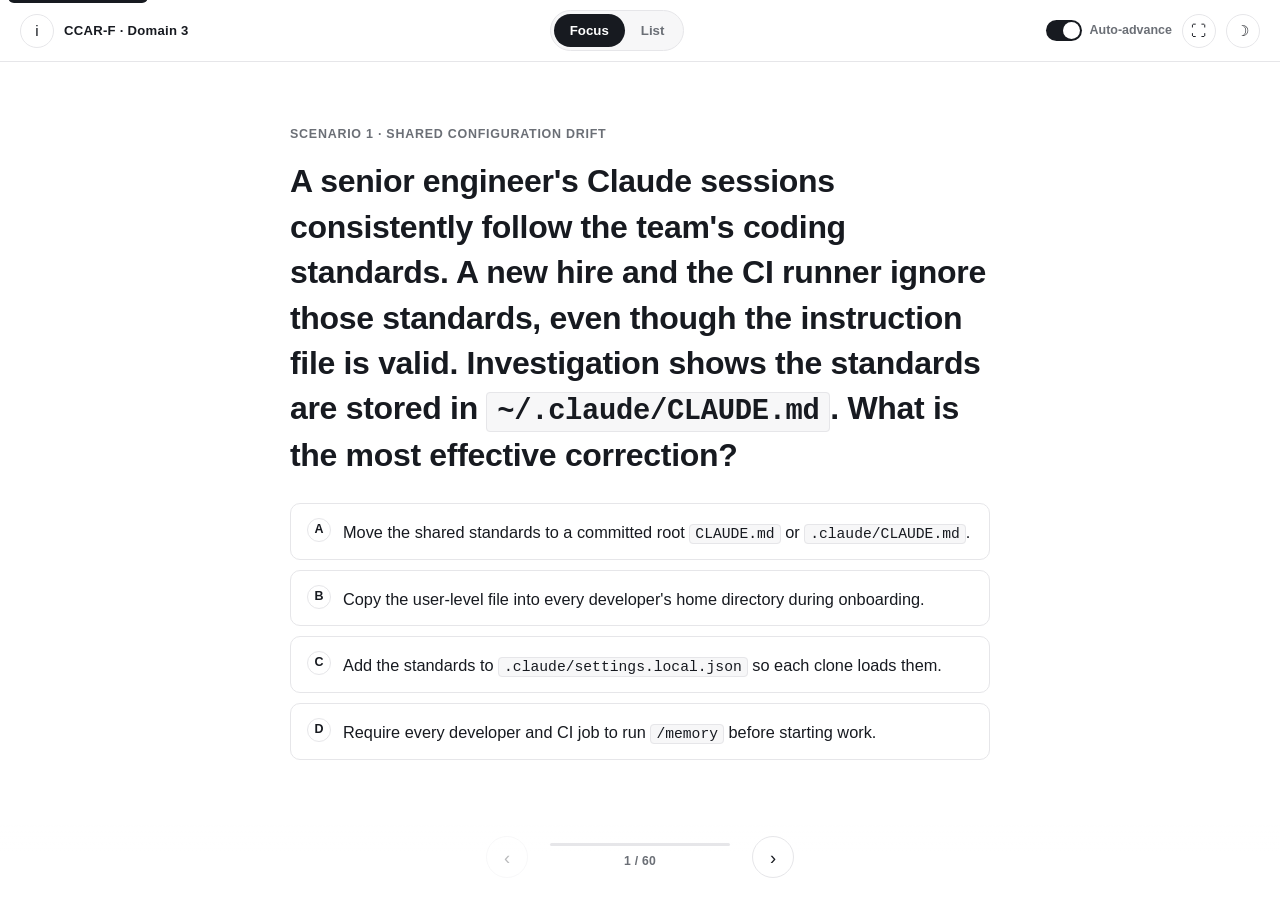
==== index.html @ cb506b05 "Add files via upload" ====
<!doctype html>
<html lang="en">
<head>
  <meta charset="utf-8">
  <meta name="viewport" content="width=device-width, initial-scale=1">
  <meta name="description" content="Sixty original CCAR-F Domain 3 practice questions for Claude Code Configuration and Workflows.">
  <title>CCAR-F Domain 3 Practice</title>
  <style>
    :root {
      --bg: #ffffff;
      --bg-raised: #f7f7f8;
      --text: #171a20;
      --text-muted: #6b6f76;
      --border: #e6e6e9;
      --selected-bg: #171a20;
      --selected-text: #ffffff;
      --correct: #0f7a3d;
      --correct-bg: #e8f5ec;
      --incorrect: #b3261e;
      --incorrect-bg: #fbeae9;
      --focus-ring: #3b82f6;
      --shadow: 0 1px 2px rgba(20, 20, 22, 0.04);
    }

    :root[data-theme="dark"] {
      --bg: #121214;
      --bg-raised: #1b1c1f;
      --text: #f2f2f3;
      --text-muted: #9a9ca3;
      --border: #2c2d31;
      --selected-bg: #f2f2f3;
      --selected-text: #121214;
      --correct: #3ddc84;
      --correct-bg: rgba(61, 220, 132, 0.12);
      --incorrect: #ff8a80;
      --incorrect-bg: rgba(255, 138, 128, 0.12);
      --focus-ring: #6aa9ff;
      --shadow: none;
    }

    * {
      box-sizing: border-box;
    }

    html {
      height: 100%;
    }

    body {
      height: 100%;
      margin: 0;
      color: var(--text);
      background: var(--bg);
      font-family: -apple-system, BlinkMacSystemFont, "Segoe UI", Roboto, Helvetica, Arial, sans-serif;
      font-size: 17px;
      line-height: 1.6;
      -webkit-font-smoothing: antialiased;
      transition: background 0.2s ease, color 0.2s ease;
    }

    @media (prefers-reduced-motion: reduce) {
      * {
        transition: none !important;
        animation: none !important;
      }
    }

    button {
      font: inherit;
      color: inherit;
    }

    code {
      padding: 0.08em 0.34em;
      border: 1px solid var(--border);
      border-radius: 4px;
      background: var(--bg-raised);
      font-family: Consolas, "Courier New", monospace;
      font-size: 0.9em;
      overflow-wrap: anywhere;
    }

    a {
      color: inherit;
    }

    .skip-link {
      position: absolute;
      top: -40px;
      left: 8px;
      z-index: 100;
      padding: 8px 14px;
      border-radius: 6px;
      background: var(--selected-bg);
      color: var(--selected-text);
    }

    .skip-link:focus {
      top: 8px;
    }

    .visually-hidden {
      position: absolute;
      width: 1px;
      height: 1px;
      margin: -1px;
      overflow: hidden;
      clip: rect(0 0 0 0);
      white-space: nowrap;
    }

    /* ---------- Top bar ---------- */

    .topbar {
      position: sticky;
      top: 0;
      z-index: 10;
      background: color-mix(in srgb, var(--bg) 92%, transparent);
      backdrop-filter: blur(10px);
      border-bottom: 1px solid var(--border);
    }

    .topbar-inner {
      display: flex;
      align-items: center;
      justify-content: space-between;
      gap: 12px;
      padding: 10px 20px;
    }

    .brand {
      display: flex;
      align-items: center;
      gap: 6px;
      font-size: 0.82rem;
      font-weight: 700;
      letter-spacing: 0.02em;
      white-space: nowrap;
    }

    .icon-btn {
      display: inline-flex;
      align-items: center;
      justify-content: center;
      width: 34px;
      height: 34px;
      border: 1px solid var(--border);
      border-radius: 999px;
      background: transparent;
      cursor: pointer;
      font-size: 0.95rem;
      line-height: 1;
    }

    .icon-btn:hover {
      background: var(--bg-raised);
    }

    .icon-btn:focus-visible,
    button:focus-visible,
    .opt:focus-visible {
      outline: 2px solid var(--focus-ring);
      outline-offset: 2px;
    }

    .seg {
      display: inline-flex;
      padding: 3px;
      border: 1px solid var(--border);
      border-radius: 999px;
      background: var(--bg-raised);
    }

    .seg-btn {
      padding: 6px 16px;
      border: none;
      border-radius: 999px;
      background: transparent;
      color: var(--text-muted);
      font-size: 0.83rem;
      font-weight: 650;
      cursor: pointer;
    }

    .seg-btn[aria-selected="true"] {
      background: var(--selected-bg);
      color: var(--selected-text);
    }

    .topbar-actions {
      display: flex;
      align-items: center;
      gap: 10px;
    }

    .switch {
      display: inline-flex;
      align-items: center;
      gap: 8px;
      cursor: pointer;
      user-select: none;
    }

    .switch input {
      position: absolute;
      width: 1px;
      height: 1px;
      opacity: 0;
    }

    .switch-track {
      position: relative;
      width: 36px;
      height: 21px;
      border-radius: 999px;
      background: var(--border);
      transition: background 0.15s ease;
      flex: none;
    }

    .switch-thumb {
      position: absolute;
      top: 2px;
      left: 2px;
      width: 17px;
      height: 17px;
      border-radius: 50%;
      background: var(--bg);
      box-shadow: var(--shadow);
      transition: transform 0.15s ease;
    }

    .switch input:checked + .switch-track {
      background: var(--selected-bg);
    }

    .switch input:checked + .switch-track .switch-thumb {
      transform: translateX(15px);
      background: var(--selected-text);
    }

    .switch input:focus-visible + .switch-track {
      outline: 2px solid var(--focus-ring);
      outline-offset: 2px;
    }

    .switch-label {
      font-size: 0.78rem;
      font-weight: 600;
      color: var(--text-muted);
      white-space: nowrap;
    }

    .popover {
      position: absolute;
      top: 54px;
      left: 20px;
      z-index: 20;
      width: min(360px, calc(100vw - 40px));
      padding: 18px 20px;
      border: 1px solid var(--border);
      border-radius: 12px;
      background: var(--bg-raised);
      box-shadow: 0 10px 30px rgba(20, 20, 22, 0.16);
      font-size: 0.86rem;
      color: var(--text-muted);
    }

    .popover h2 {
      margin: 0 0 10px;
      font-size: 0.78rem;
      font-weight: 800;
      letter-spacing: 0.06em;
      text-transform: uppercase;
      color: var(--text);
    }

    .popover dl {
      display: grid;
      grid-template-columns: auto 1fr;
      gap: 4px 10px;
      margin: 0 0 14px;
    }

    .popover dt {
      font-weight: 650;
      color: var(--text);
    }

    .popover dd {
      margin: 0;
    }

    .popover p {
      margin: 0 0 10px;
    }

    .popover a {
      text-decoration: underline;
      text-underline-offset: 2px;
    }

    .popover .text-btn {
      color: var(--incorrect);
    }

    /* ---------- Shared bits ---------- */

    .text-btn {
      border: none;
      background: transparent;
      color: var(--text-muted);
      font-size: 0.83rem;
      font-weight: 650;
      cursor: pointer;
      padding: 4px 2px;
    }

    .text-btn:hover {
      color: var(--text);
    }

    .pill-btn {
      padding: 10px 22px;
      border: 1px solid var(--selected-bg);
      border-radius: 999px;
      background: var(--selected-bg);
      color: var(--selected-text);
      font-size: 0.88rem;
      font-weight: 700;
      cursor: pointer;
    }

    .pill-btn:hover {
      opacity: 0.85;
    }

    /* ---------- Focus view ---------- */

    #focus-view {
      display: flex;
      flex-direction: column;
      min-height: calc(100vh - 57px);
    }

    #focus-view[hidden] {
      display: none;
    }

    .focus-wrap {
      flex: 1;
      display: flex;
      flex-direction: column;
      justify-content: center;
      width: min(700px, calc(100% - 48px));
      margin: 0 auto;
      padding: 48px 0;
    }

    .q-meta {
      margin: 0 0 14px;
      color: var(--text-muted);
      font-size: 0.78rem;
      font-weight: 700;
      letter-spacing: 0.06em;
      text-transform: uppercase;
    }

    .q-prompt {
      margin: 0 0 10px;
      font-size: clamp(1.35rem, 1rem + 1.6vw, 2rem);
      font-weight: 620;
      line-height: 1.42;
      letter-spacing: -0.01em;
    }

    .q-hint {
      margin: 0 0 24px;
      color: var(--text-muted);
      font-size: 0.88rem;
      font-style: italic;
    }

    .q-options {
      display: grid;
      gap: 10px;
      margin: 0 0 4px;
      padding: 0;
      list-style: none;
    }

    .opt {
      display: flex;
      align-items: flex-start;
      gap: 12px;
      width: 100%;
      padding: 14px 16px;
      border: 1px solid var(--border);
      border-radius: 10px;
      background: transparent;
      text-align: left;
      cursor: pointer;
      transition: border-color 0.12s ease, background 0.12s ease;
    }

    .opt:hover {
      border-color: var(--text-muted);
    }

    .opt-letter {
      display: inline-flex;
      align-items: center;
      justify-content: center;
      width: 24px;
      height: 24px;
      border: 1px solid var(--border);
      border-radius: 50%;
      font-size: 0.78rem;
      font-weight: 700;
      flex: none;
      transition: border-color 0.12s ease, background 0.12s ease, color 0.12s ease;
    }

    .opt-text {
      padding-top: 2px;
      font-size: 1.02rem;
      line-height: 1.5;
    }

    .opt.selected {
      border-color: var(--text);
    }

    .opt.selected .opt-letter {
      background: var(--selected-bg);
      border-color: var(--selected-bg);
      color: var(--selected-text);
    }

    .opt.correct {
      border-color: var(--correct);
      background: var(--correct-bg);
    }

    .opt.correct .opt-letter {
      background: var(--correct);
      border-color: var(--correct);
      color: #fff;
    }

    .opt.incorrect {
      border-color: var(--incorrect);
      background: var(--incorrect-bg);
    }

    .opt.incorrect .opt-letter {
      background: var(--incorrect);
      border-color: var(--incorrect);
      color: #fff;
    }

    .q-feedback {
      margin-top: 20px;
      padding-top: 18px;
      border-top: 1px solid var(--border);
    }

    .feedback-result {
      margin: 0 0 6px;
      font-size: 0.86rem;
      font-weight: 750;
    }

    .feedback-result.is-correct {
      color: var(--correct);
    }

    .feedback-result.is-incorrect {
      color: var(--incorrect);
    }

    .feedback-rationale {
      margin: 0;
      color: var(--text-muted);
      font-size: 0.92rem;
      line-height: 1.55;
    }

    .focus-nav {
      position: sticky;
      bottom: 0;
      display: flex;
      align-items: center;
      justify-content: center;
      gap: 22px;
      padding: 14px 20px 22px;
      background: linear-gradient(to top, var(--bg) 60%, transparent);
    }

    .nav-btn {
      display: inline-flex;
      align-items: center;
      justify-content: center;
      width: 42px;
      height: 42px;
      border: 1px solid var(--border);
      border-radius: 50%;
      background: var(--bg);
      font-size: 1.15rem;
      cursor: pointer;
    }

    .nav-btn:hover:not(:disabled) {
      border-color: var(--text);
    }

    .nav-btn:disabled {
      opacity: 0.3;
      cursor: default;
    }

    .progress {
      display: flex;
      flex-direction: column;
      align-items: center;
      gap: 6px;
      width: 180px;
    }

    .progress-track {
      width: 100%;
      height: 3px;
      border-radius: 999px;
      background: var(--border);
      overflow: hidden;
    }

    .progress-fill {
      height: 100%;
      background: var(--selected-bg);
      transition: width 0.2s ease;
    }

    .progress-text {
      font-size: 0.76rem;
      font-weight: 650;
      color: var(--text-muted);
      letter-spacing: 0.02em;
    }

    .q-summary {
      text-align: center;
      padding: 12px 0 8px;
    }

    .summary-score {
      margin: 0 0 26px;
      font-size: 1.6rem;
      font-weight: 650;
    }

    .summary-actions {
      display: flex;
      align-items: center;
      justify-content: center;
      gap: 18px;
      flex-wrap: wrap;
    }

    /* ---------- List view ---------- */

    #list-view {
      width: min(760px, calc(100% - 48px));
      margin: 0 auto;
      padding: 32px 0 80px;
    }

    .list-controls {
      display: flex;
      align-items: center;
      justify-content: space-between;
      margin-bottom: 22px;
      padding-bottom: 14px;
      border-bottom: 1px solid var(--border);
    }

    .list-count {
      color: var(--text-muted);
      font-size: 0.84rem;
      font-weight: 650;
    }

    .list-actions {
      display: flex;
      gap: 16px;
    }

    .list-section-title {
      margin: 34px 0 14px;
      color: var(--text-muted);
      font-size: 0.76rem;
      font-weight: 800;
      letter-spacing: 0.07em;
      text-transform: uppercase;
    }

    .list-section-title:first-child {
      margin-top: 0;
    }

    .list-item {
      padding: 20px 0;
      border-bottom: 1px solid var(--border);
    }

    .list-item-meta {
      margin: 0 0 8px;
      color: var(--text-muted);
      font-size: 0.76rem;
      font-weight: 650;
      letter-spacing: 0.02em;
    }

    .list-item-prompt {
      margin: 0 0 12px;
      font-size: 1.04rem;
      font-weight: 560;
      line-height: 1.5;
    }

    .list-item-options {
      display: grid;
      gap: 6px;
      margin: 0 0 10px;
      padding: 0;
      list-style: none;
      color: var(--text-muted);
      font-size: 0.94rem;
    }

    .list-item-options li {
      display: flex;
      gap: 8px;
    }

    .list-item-options .opt-letter-plain {
      font-weight: 700;
      color: var(--text);
    }

    .list-answer summary {
      display: inline-block;
      color: var(--text);
      font-size: 0.83rem;
      font-weight: 700;
      cursor: pointer;
      list-style: none;
    }

    .list-answer summary::-webkit-details-marker {
      display: none;
    }

    .list-answer summary::before {
      content: "Show answer  ";
    }

    .list-answer[open] summary::before {
      content: "Hide answer  ";
    }

    .list-answer-panel {
      margin-top: 12px;
      padding-left: 14px;
      border-left: 2px solid var(--border);
      font-size: 0.92rem;
      color: var(--text-muted);
    }

    .list-answer-panel p {
      margin: 0 0 8px;
    }

    .list-answer-panel p:last-child {
      margin-bottom: 0;
    }

    .list-your-answer {
      font-weight: 700;
    }

    .list-your-answer.is-correct {
      color: var(--correct);
    }

    .list-your-answer.is-incorrect {
      color: var(--incorrect);
    }

    .answer-key {
      color: var(--text);
      font-weight: 700;
    }

    @media (max-width: 640px) {
      .topbar-inner {
        flex-wrap: wrap;
        row-gap: 8px;
      }

      .switch-label {
        display: none;
      }

      .focus-wrap {
        padding: 30px 0;
      }
    }
  </style>
</head>
<body>
  <a class="skip-link" href="#main">Skip to content</a>

  <header class="topbar">
    <div class="topbar-inner">
      <div style="display:flex; align-items:center; gap:10px;">
        <button type="button" id="info-btn" class="icon-btn" aria-haspopup="true" aria-expanded="false" title="About this practice set">i</button>
        <span class="brand">CCAR&#8209;F &middot; Domain 3</span>
      </div>
      <div class="seg" role="tablist" aria-label="View mode">
        <button type="button" class="seg-btn" data-view="focus" role="tab" aria-selected="true">Focus</button>
        <button type="button" class="seg-btn" data-view="list" role="tab" aria-selected="false">List</button>
      </div>
      <div class="topbar-actions">
        <label class="switch" id="auto-advance-wrap" title="Automatically move to the next question after answering">
          <input type="checkbox" id="auto-advance" checked>
          <span class="switch-track"><span class="switch-thumb"></span></span>
          <span class="switch-label">Auto&#8209;advance</span>
        </label>
        <button type="button" id="fullscreen-btn" class="icon-btn" title="Toggle fullscreen" aria-pressed="false">&#9974;</button>
        <button type="button" id="theme-btn" class="icon-btn" title="Toggle dark / light theme">&#9789;</button>
      </div>
    </div>
    <div class="popover" id="info-popover" hidden>
      <h2>About this set</h2>
      <dl>
        <dt>Exam code</dt><dd>CCAR-F</dd>
        <dt>Official exam</dt><dd>60 items / 120 minutes</dd>
        <dt>Domain weight</dt><dd>20%</dd>
        <dt>Guide</dt><dd>v1.0, effective July 2026</dd>
      </dl>
      <p>Independently authored study questions, not official Anthropic exam items. They map to the published Domain 3 task statements and mirror the official scenario-based multiple-choice / multiple-response format.</p>
      <p>Sources:
        <a href="https://anthropic-partners.skilljar.com/claude-certified-architect-foundations-certification">certification page</a>,
        <a href="https://everpath-course-content.s3-accelerate.amazonaws.com/instructor%2F6nizmqk8tpzpfjvt6qmmav7rh%2Fpublic%2F1783542750%2FClaude+Certified+Architect+%E2%80%93+Foundations+Exam+Guide.pdf">exam guide</a>,
        <a href="https://code.claude.com/docs/en/overview">Claude Code docs</a>.
      </p>
      <p>From the author's <em>Sāṅkhya</em> series:
        <a href="https://medium.com/@akshat.mistry/part-viii-cca-f-domain-3-claude-code-configuration-workflows-91959a6f5dd1?sharedUserId=akshat.mistry">Part VIII - Claude Code Configuration &amp; Workflows</a>.
      </p>
      <button type="button" class="text-btn" id="reset-progress">Reset progress</button>
    </div>
  </header>

  <main id="main">
    <section id="focus-view" class="view">
      <div class="focus-wrap">
        <div id="question-block">
          <p class="q-meta" id="q-meta"></p>
          <h1 class="q-prompt" id="q-prompt"></h1>
          <p class="q-hint" id="q-hint"></p>
          <div class="q-options" id="q-options" role="group" aria-label="Answer choices"></div>
          <div class="q-feedback" id="q-feedback" hidden></div>
        </div>
        <div class="q-summary" id="q-summary" hidden>
          <p class="summary-score" id="summary-score"></p>
          <div class="summary-actions">
            <button type="button" class="text-btn" id="summary-back">&lsaquo; Back to last question</button>
            <button type="button" class="text-btn" id="summary-review">Review in list</button>
            <button type="button" class="pill-btn" id="summary-restart">Restart practice</button>
          </div>
        </div>
      </div>
      <nav class="focus-nav" id="focus-nav" aria-label="Question navigation">
        <button type="button" id="prev-btn" class="nav-btn" aria-label="Previous question">&lsaquo;</button>
        <div class="progress">
          <div class="progress-track"><div class="progress-fill" id="progress-fill"></div></div>
          <span class="progress-text" id="progress-text"></span>
        </div>
        <button type="button" id="next-btn" class="nav-btn" aria-label="Next question">&rsaquo;</button>
      </nav>
    </section>

    <section id="list-view" class="view" hidden>
      <div class="list-controls">
        <span class="list-count" id="list-count"></span>
        <div class="list-actions">
          <button type="button" class="text-btn" id="expand-all">Expand all</button>
          <button type="button" class="text-btn" id="collapse-all">Collapse all</button>
        </div>
      </div>
      <div id="list-bank"></div>
    </section>

    <p class="visually-hidden" id="live-region" aria-live="polite"></p>
    <noscript>This page requires JavaScript to render the question bank.</noscript>
  </main>

  <script>
    const questions = [
      {
        id: 1,
        scenario: 1,
        scenarioTitle: "Shared configuration drift",
        objective: "3.1 CLAUDE.md hierarchy",
        difficulty: "Moderate",
        select: 1,
        prompt: "A senior engineer's Claude sessions consistently follow the team's coding standards. A new hire and the CI runner ignore those standards, even though the instruction file is valid. Investigation shows the standards are stored in `~/.claude/CLAUDE.md`. What is the most effective correction?",
        choices: [
          "Move the shared standards to a committed root `CLAUDE.md` or `.claude/CLAUDE.md`.",
          "Copy the user-level file into every developer's home directory during onboarding.",
          "Add the standards to `.claude/settings.local.json` so each clone loads them.",
          "Require every developer and CI job to run `/memory` before starting work."
        ],
        answer: [0],
        rationale: "User-scope instructions are local to one account and do not travel with a clone. Shared repository standards belong in a committed project-level memory file."
      },
      {
        id: 2,
        scenario: 1,
        scenarioTitle: "Shared configuration drift",
        objective: "3.1 CLAUDE.md hierarchy",
        difficulty: "Hard",
        select: 2,
        prompt: "A root `CLAUDE.md` has grown to 900 lines. It mixes universal repository rules with API-only conventions and test-only guidance. Claude increasingly overlooks important instructions. Which TWO changes best improve relevance without losing shared standards?",
        choices: [
          "Keep only concise, repository-wide facts and commands in the root `CLAUDE.md`.",
          "Move the entire file to `~/.claude/CLAUDE.md` so project context stays small.",
          "Move API and test guidance into focused `.claude/rules/` files with appropriate `paths` patterns.",
          "Copy the complete file into every source directory so the nearest version has priority."
        ],
        answer: [0, 2],
        rationale: "Universal guidance should remain concise and shared. Conditional, topic-specific guidance belongs in path-scoped rules so it enters context only when relevant."
      },
      {
        id: 3,
        scenario: 1,
        scenarioTitle: "Shared configuration drift",
        objective: "3.1 CLAUDE.md hierarchy",
        difficulty: "Moderate",
        select: 1,
        prompt: "Three packages maintain separate `CLAUDE.md` files but must use one centrally maintained secure-coding standard. The team wants explicit reuse without copying the standard into every package. Which approach best fits this requirement?",
        choices: [
          "Place the standard in managed `settings.json` under `permissions`.",
          "Store the standard in one Markdown file and reference it with an `@` import from each package's `CLAUDE.md`.",
          "Add the standard's directory to `permissions.additionalDirectories`.",
          "Put the standard in one maintainer's `~/.claude/CLAUDE.md`."
        ],
        answer: [1],
        rationale: "An `@` import composes shared instruction content explicitly while preserving package-level organization. Permission settings and additional directories do not import behavioral guidance."
      },
      {
        id: 4,
        scenario: 1,
        scenarioTitle: "Shared configuration drift",
        objective: "3.1 CLAUDE.md hierarchy",
        difficulty: "Hard",
        select: 2,
        prompt: "A developer believes a nested memory file should affect the current task, but Claude behaves as if it is absent. Which TWO checks provide the strongest diagnosis?",
        choices: [
          "Use `/memory` to inspect known memory locations and open the relevant files.",
          "Use `/context` to confirm which memory files are currently loaded in the active session.",
          "Use `/permissions` to grant the nested file permission to override its parent.",
          "Use `/reload-plugins` because memory files are loaded by the plugin subsystem."
        ],
        answer: [0, 1],
        rationale: "`/memory` exposes memory locations and editing controls; `/context` confirms what actually entered the current context. Permissions and plugin reloads do not resolve memory discovery."
      },
      {
        id: 5,
        scenario: 1,
        scenarioTitle: "Shared configuration drift",
        objective: "3.1 CLAUDE.md hierarchy",
        difficulty: "Hard",
        select: 1,
        prompt: "A user's `~/.claude/CLAUDE.md` requires tabs, while the repository's committed `CLAUDE.md` requires spaces. What should the architect expect, and what is the best remedy?",
        choices: [
          "The project file replaces the user file, so no action is needed.",
          "The user file always wins because personal scope has higher priority.",
          "Both instructions enter context; remove the contradiction and keep repository-specific formatting in the project file.",
          "Claude Code converts both rules into a deterministic permission policy."
        ],
        answer: [2],
        rationale: "Memory files are cumulative rather than scalar overrides. Contradictory instructions remain visible to the model and reduce consistency, so the conflict should be removed."
      },
      {
        id: 6,
        scenario: 1,
        scenarioTitle: "Shared configuration drift",
        objective: "3.1 CLAUDE.md hierarchy",
        difficulty: "Moderate",
        select: 2,
        prompt: "Which TWO placement decisions correctly separate personal preferences from team guidance?",
        choices: [
          "Put a developer's preferred response style in `~/.claude/CLAUDE.md`.",
          "Put shared API naming rules in `~/.claude/CLAUDE.md`.",
          "Commit a developer's local database port in the root `CLAUDE.md`.",
          "Commit repository build and test commands in the project `CLAUDE.md`."
        ],
        answer: [0, 3],
        rationale: "Personal, cross-project preferences belong at user scope. Team-wide repository facts must be committed at project scope. Machine-specific values should remain local."
      },
      {
        id: 7,
        scenario: 2,
        scenarioTitle: "Reusable developer workflows",
        objective: "3.2 Commands and skills",
        difficulty: "Moderate",
        select: 1,
        prompt: "A repository still uses the legacy custom-command layout. The team wants `/review-pr` to become available to every developer after checkout, with no personal setup. Where should the command be defined?",
        choices: [
          "`.claude/commands/review-pr.md` in the repository",
          "`~/.claude/commands/review-pr.md` for each developer",
          "`.claude/skills/review-pr.md` in the repository",
          "A `commands` array inside `.claude/settings.json`"
        ],
        answer: [0],
        rationale: "Project commands under `.claude/commands/` are version-controlled and shared. The user directory is personal, and a skill requires its own directory containing `SKILL.md`."
      },
      {
        id: 8,
        scenario: 2,
        scenarioTitle: "Reusable developer workflows",
        objective: "3.2 Commands and skills",
        difficulty: "Moderate",
        select: 1,
        prompt: "A new `/release-notes` workflow needs a Markdown template, examples, and a validation script. Which implementation is most maintainable?",
        choices: [
          "Place all instructions and script text in one legacy command file.",
          "Create `.claude/skills/release-notes/SKILL.md` with supporting template, example, and script files.",
          "Append the full release procedure to the root `CLAUDE.md`.",
          "Create a subagent and hard-code the release task into its system prompt."
        ],
        answer: [1],
        rationale: "A skill packages reusable instructions with scripts, templates, and reference files while loading the full workflow only when invoked."
      },
      {
        id: 9,
        scenario: 2,
        scenarioTitle: "Reusable developer workflows",
        objective: "3.2 Commands and skills",
        difficulty: "Hard",
        select: 1,
        prompt: "A repository-audit skill reads hundreds of files and produces extensive intermediate output. Developers need only its final risk summary, and the main session must remain available for implementation. Which configuration best addresses this?",
        choices: [
          "Set `context: fork` in the skill and give the fork a complete audit task.",
          "Set `user-invocable: false` so no user can run the skill directly.",
          "Move the audit body into the root `CLAUDE.md` so it is always present.",
          "Set `allowed-tools: Read` because tool approval alone creates a new context."
        ],
        answer: [0],
        rationale: "`context: fork` runs task-oriented skill content in an isolated subagent context and returns the result without filling the main conversation with exploration."
      },
      {
        id: 10,
        scenario: 2,
        scenarioTitle: "Reusable developer workflows",
        objective: "3.2 Commands and skills",
        difficulty: "Hard",
        select: 2,
        prompt: "A deployment skill accepts either `staging` or `production`. It must appear in slash-command autocomplete but must never be selected automatically by Claude. Which TWO frontmatter entries are most directly relevant?",
        choices: [
          "`disable-model-invocation: true`",
          "`user-invocable: false`",
          "`argument-hint: [staging|production]`",
          "`context: main`"
        ],
        answer: [0, 2],
        rationale: "Disabling model invocation makes the skill manual-only, while `argument-hint` communicates the required input in autocomplete. Hiding user invocation would defeat the requirement."
      },
      {
        id: 11,
        scenario: 2,
        scenarioTitle: "Reusable developer workflows",
        objective: "3.2 Commands and skills",
        difficulty: "Hard",
        select: 1,
        prompt: "A team sets `allowed-tools: Bash(kubectl get *)` on a diagnostic skill and assumes this removes every other tool during execution. Which assessment is correct?",
        choices: [
          "The assumption is correct; `allowed-tools` is a permanent allowlist for the skill.",
          "The assumption is correct only when the skill uses `context: fork`.",
          "`allowed-tools` pre-approves matching calls for the invoking turn; use `disallowed-tools` or permission deny rules to remove or block other tools.",
          "Project skills ignore `allowed-tools`; only managed skills support it."
        ],
        answer: [2],
        rationale: "Current Claude Code treats `allowed-tools` as a temporary approval grant, not as the complete tool pool. Restrictions require explicit disallow or deny controls."
      },
      {
        id: 12,
        scenario: 2,
        scenarioTitle: "Reusable developer workflows",
        objective: "3.2 Commands and skills",
        difficulty: "Moderate",
        select: 1,
        prompt: "The repository contains a shared `format-report` skill. One developer wants a personal compact variant with a private template, without changing or shadowing the team workflow. What should the developer do?",
        choices: [
          "Edit the project skill and add a machine-name condition.",
          "Create `~/.claude/skills/format-report-compact/SKILL.md` with a distinct skill name.",
          "Create `.claude/settings.local.json` and redefine the skill body there.",
          "Copy the skill to `~/.claude/skills/format-report/` using the same name."
        ],
        answer: [1],
        rationale: "A distinct user-scoped skill provides personal behavior across projects without overriding the shared project skill or affecting teammates."
      },
      {
        id: 13,
        scenario: 3,
        scenarioTitle: "Polyglot monorepo conventions",
        objective: "3.3 Path-specific rules",
        difficulty: "Moderate",
        select: 1,
        prompt: "React test files are co-located with components throughout a monorepo. Every `*.test.tsx` file must follow the same fixture and assertion conventions. Which configuration best applies those conventions automatically?",
        choices: [
          "A root `CLAUDE.md` section titled Testing",
          "A `.claude/rules/react-tests.md` file with `paths: [\"**/*.test.tsx\"]`",
          "A `CLAUDE.md` copied into every component directory",
          "A manually invoked `react-tests` skill"
        ],
        answer: [1],
        rationale: "A path-scoped rule follows the file pattern across directory boundaries and loads only when matching tests are in play."
      },
      {
        id: 14,
        scenario: 3,
        scenarioTitle: "Polyglot monorepo conventions",
        objective: "3.3 Path-specific rules",
        difficulty: "Moderate",
        select: 1,
        prompt: "Terraform files exist under `infrastructure/`, `services/*/deploy/`, and `examples/`. The same security guidance must apply to every `.tf` file, regardless of location. What is the most maintainable solution?",
        choices: [
          "Add a directory-level `CLAUDE.md` only under `infrastructure/`.",
          "Create a path-specific rule using a glob such as `**/*.tf`.",
          "Load the guidance from the user's global `CLAUDE.md`.",
          "Create one slash command per Terraform directory."
        ],
        answer: [1],
        rationale: "File-type conventions distributed across unrelated directories are the strongest use case for path-specific rules with glob patterns."
      },
      {
        id: 15,
        scenario: 3,
        scenarioTitle: "Polyglot monorepo conventions",
        objective: "3.3 Path-specific rules",
        difficulty: "Hard",
        select: 1,
        prompt: "All files under `packages/payments/` share domain terminology, build commands, and architecture constraints. No other package should receive that context. Which approach is simplest and clearest?",
        choices: [
          "Place a `CLAUDE.md` in `packages/payments/`.",
          "Add every payments path as a separate entry in the root settings file.",
          "Put the guidance in the user-level `CLAUDE.md` and mention the package name.",
          "Create a manual skill and require every payments task to invoke it."
        ],
        answer: [0],
        rationale: "A directory-level `CLAUDE.md` naturally scopes standing context to one contiguous subtree. Path rules are more valuable when matching files are dispersed or type-based."
      },
      {
        id: 16,
        scenario: 3,
        scenarioTitle: "Polyglot monorepo conventions",
        objective: "3.3 Path-specific rules",
        difficulty: "Hard",
        select: 1,
        prompt: "One rule matching `**/*.ts` requires semicolons. A second rule matching `**/*.test.ts` forbids semicolons. Claude becomes inconsistent while editing a TypeScript test. What is the most likely cause and best remedy?",
        choices: [
          "Only the more specific rule loads, so the behavior must come from model randomness.",
          "Both matching rules load; remove the contradiction by narrowing, consolidating, or aligning the rules.",
          "The alphabetically later rule overrides the earlier file; rename it to load first.",
          "Path rules cannot match files that also match a broader extension pattern."
        ],
        answer: [1],
        rationale: "Conditional rules are cumulative when their patterns match. Specificity does not provide a CSS-like override system, so conflicting guidance must be resolved explicitly."
      },
      {
        id: 17,
        scenario: 3,
        scenarioTitle: "Polyglot monorepo conventions",
        objective: "3.3 Path-specific rules",
        difficulty: "Hard",
        select: 2,
        prompt: "Which TWO conditions favor a path-specific rule over a subdirectory `CLAUDE.md`?",
        choices: [
          "The convention applies to one file type spread across many directories.",
          "The guidance applies to every file in one self-contained package subtree.",
          "The guidance should stay out of context until a matching file is read or edited.",
          "The workflow should run only when a developer types a slash command."
        ],
        answer: [0, 2],
        rationale: "Path rules excel at pattern-based distribution and conditional context loading. A subtree-wide standing rule favors a nested `CLAUDE.md`; explicit workflows favor skills."
      },
      {
        id: 18,
        scenario: 4,
        scenarioTitle: "Migration planning and execution",
        objective: "3.4 Plan vs direct execution",
        difficulty: "Moderate",
        select: 1,
        prompt: "A team will replace an authentication library across 58 files. Two migration strategies have different compatibility and rollout implications, and the affected dependency graph is not yet understood. What should Claude do first?",
        choices: [
          "Enter plan mode, map dependencies and alternatives, then present an implementation approach.",
          "Begin direct edits in the most central module and let failures reveal dependencies.",
          "Use bypass permissions so the migration can complete before the context fills.",
          "Create a root rule that selects the migration strategy automatically."
        ],
        answer: [0],
        rationale: "The task combines broad scope, architectural choice, and costly rework risk. Plan mode creates an explicit investigation and design checkpoint before source changes."
      },
      {
        id: 19,
        scenario: 4,
        scenarioTitle: "Migration planning and execution",
        objective: "3.4 Plan vs direct execution",
        difficulty: "Moderate",
        select: 1,
        prompt: "A reproducible stack trace points to a missing null check in one function. A focused test already covers the function and clearly expresses the expected behavior. Which approach is most proportionate?",
        choices: [
          "Run a repository-wide Explore pass before choosing an approach.",
          "Enter plan mode and request an architecture proposal.",
          "Implement the narrow fix directly and run the focused test plus relevant regression checks.",
          "Create a custom subagent so the fix occurs in an isolated context."
        ],
        answer: [2],
        rationale: "The location, intended behavior, and verification are already clear. A direct, minimal edit has lower overhead than a separate planning phase."
      },
      {
        id: 20,
        scenario: 4,
        scenarioTitle: "Migration planning and execution",
        objective: "3.4 Plan vs direct execution",
        difficulty: "Hard",
        select: 1,
        prompt: "Before designing an authorization refactor in an unfamiliar monorepo, Claude must trace entry points, wrappers, and policy checks across many packages. The main conversation will later hold the design and implementation decisions. What workflow best preserves useful context?",
        choices: [
          "Read every candidate file in the main conversation, then run `/compact` before planning.",
          "Delegate the broad discovery to an Explore subagent, use its summary to plan in the main conversation, then execute the approved approach.",
          "Skip exploration and ask a general-purpose subagent to implement the entire refactor.",
          "Put the repository tree into `CLAUDE.md` so every session starts with the map."
        ],
        answer: [1],
        rationale: "Explore isolates high-volume discovery while returning a concise map. Plan mode then protects the design decision, leaving the main context focused on implementation."
      },
      {
        id: 21,
        scenario: 4,
        scenarioTitle: "Migration planning and execution",
        objective: "3.4 Plan vs direct execution",
        difficulty: "Hard",
        select: 2,
        prompt: "Which TWO tasks most strongly justify plan mode?",
        choices: [
          "Replacing a core SDK across 45 files while choosing a backward-compatibility strategy",
          "Correcting a misspelled label in one component",
          "Choosing among queueing architectures and data-migration paths for three services",
          "Adding a known validation guard beside an existing focused test"
        ],
        answer: [0, 2],
        rationale: "Plan mode earns its overhead when scope, architecture, or competing approaches make a wrong first move expensive. Clear local edits are better handled directly."
      },
      {
        id: 22,
        scenario: 4,
        scenarioTitle: "Migration planning and execution",
        objective: "3.4 Plan vs direct execution",
        difficulty: "Hard",
        select: 1,
        prompt: "Which statement most accurately describes current plan-mode boundaries?",
        choices: [
          "It is an OS sandbox in which no process may write anywhere on disk.",
          "It supports reading, searching, and exploratory commands under the active permission flow while source edits remain blocked until approval, except when bypass permissions are available.",
          "It disables every shell command and every subagent until a plan is approved.",
          "It is identical to Manual mode but forces a longer final response."
        ],
        answer: [1],
        rationale: "Plan mode separates investigation from source editing; it is not a complete filesystem sandbox. After approval, the session switches to the selected execution mode."
      },
      {
        id: 23,
        scenario: 5,
        scenarioTitle: "Refinement and reliability",
        objective: "3.5 Iterative refinement",
        difficulty: "Moderate",
        select: 1,
        prompt: "Claude repeatedly interprets 'display timestamps in a friendly format' differently across files. What is the highest-leverage prompt improvement?",
        choices: [
          "Ask Claude to be more consistent and professional.",
          "Provide two or three representative input/output pairs, including a boundary or invalid case.",
          "Increase the model's effort level and keep the original prompt.",
          "Move the vague sentence into managed settings."
        ],
        answer: [1],
        rationale: "Concrete examples demonstrate the transformation and edge behavior directly, removing ambiguity that adjectives such as friendly or consistent leave unresolved."
      },
      {
        id: 24,
        scenario: 5,
        scenarioTitle: "Refinement and reliability",
        objective: "3.5 Iterative refinement",
        difficulty: "Hard",
        select: 1,
        prompt: "A legacy parser must satisfy ten known behaviors, including empty input, Unicode, and a latency threshold. Which workflow gives Claude the clearest progressive feedback?",
        choices: [
          "Implement first, then ask Claude to review its own code for robustness.",
          "Write the behavior and performance tests first, confirm meaningful failures, implement, and iterate on the exact failing cases.",
          "Describe all behaviors in prose and run the tests only after the final refactor.",
          "Ask Claude to maximize coverage without showing the current tests."
        ],
        answer: [1],
        rationale: "Tests turn requirements into objective feedback. Confirming the expected failure guards against tests that already pass or fail for an unrelated reason."
      },
      {
        id: 25,
        scenario: 5,
        scenarioTitle: "Refinement and reliability",
        objective: "3.5 Iterative refinement",
        difficulty: "Moderate",
        select: 1,
        prompt: "A developer asks Claude to build distributed rate limiting but has not specified identity scope, algorithm, persistence, failure policy, or latency targets. What should happen before implementation?",
        choices: [
          "Claude should choose industry defaults and document them afterward.",
          "Claude should use the interview pattern to ask only the questions whose answers materially change the design.",
          "Claude should begin with a fixed-window implementation because it is simplest.",
          "Claude should create path-specific rules for each possible design."
        ],
        answer: [1],
        rationale: "The interview pattern surfaces consequential unknowns before they harden into code. The resulting decisions can then feed exploration and plan approval."
      },
      {
        id: 26,
        scenario: 5,
        scenarioTitle: "Refinement and reliability",
        objective: "3.5 Iterative refinement",
        difficulty: "Hard",
        select: 1,
        prompt: "A cache refactor has two interacting defects: key construction and invalidation disagree about tenant scope. The same change also introduced an unrelated documentation typo. How should feedback be organized?",
        choices: [
          "Describe the two cache defects together because their fixes interact, and handle the independent typo separately.",
          "Submit all three issues one at a time without explaining their relationship.",
          "Batch all three as one root-cause problem so Claude changes them atomically.",
          "Ignore the invalidation issue until key construction is merged."
        ],
        answer: [0],
        rationale: "Interacting issues need shared context so one fix does not undermine another. Independent work can be isolated and verified separately."
      },
      {
        id: 27,
        scenario: 5,
        scenarioTitle: "Refinement and reliability",
        objective: "3.5 Iterative refinement",
        difficulty: "Moderate",
        select: 1,
        prompt: "A migration script still fails on null source values after Claude's first fix. Which feedback is most actionable?",
        choices: [
          "Make the migration more defensive around unusual data.",
          "The code is still not production quality; reconsider the approach.",
          "For input `{source: null}`, test `migrates_null_source` returns an empty object but must preserve `source: null`; run the named test and fix that case without changing non-null behavior.",
          "Use a stronger model and repeat the same instruction."
        ],
        answer: [2],
        rationale: "The best feedback names the failing input, observed result, expected result, scope boundary, and verification command instead of relying on subjective adjectives."
      },
      {
        id: 28,
        scenario: 5,
        scenarioTitle: "Refinement and reliability",
        objective: "3.5 Iterative refinement",
        difficulty: "Hard",
        select: 1,
        prompt: "Claude has taken three failed approaches to the same concurrency bug. The conversation now contains contradictory hypotheses and abandoned patches. What is the best next step?",
        choices: [
          "Continue correcting the latest approach so no context is lost.",
          "Run `/compact` with no instructions and repeat the original prompt.",
          "Start a fresh session with the verified evidence, failed hypotheses to avoid, exact acceptance criteria, and reproduction command.",
          "Add all failed approaches to `CLAUDE.md` for future sessions."
        ],
        answer: [2],
        rationale: "After repeated corrections, stale approaches become harmful context. A clean session with a better evidence-based prompt is usually more reliable than accumulating another repair attempt."
      },
      {
        id: 29,
        scenario: 6,
        scenarioTitle: "Governed CI review",
        objective: "3.6 CI/CD integration",
        difficulty: "Moderate",
        select: 1,
        prompt: "A CI step must run without a terminal, return machine-parseable findings, and validate the findings against a supplied JSON Schema. Which command shape provides the required controls?",
        choices: [
          "`claude \"review the diff\" --output-format json`",
          "`claude -p \"review the diff\" --output-format json --json-schema \"$SCHEMA\"`",
          "`claude --resume review-session --json-schema schema.json`",
          "`claude -p \"review the diff\" --output-format text --json-schema \"$SCHEMA\"`"
        ],
        answer: [1],
        rationale: "`-p` selects non-interactive execution. JSON output plus `--json-schema` places validated data in `structured_output`. The flag expects schema JSON content, not merely a file path."
      },
      {
        id: 30,
        scenario: 6,
        scenarioTitle: "Governed CI review",
        objective: "3.6 CI/CD integration",
        difficulty: "Hard",
        select: 2,
        prompt: "A read-only CI reviewer needs `Read`, `Grep`, and `Glob`, but no editing or shell access. Which TWO controls most directly create a fail-closed least-privilege run?",
        choices: [
          "Use `--tools \"Read,Grep,Glob\"` to restrict the available built-in tool set.",
          "Use `--allowedTools \"Read,Grep,Glob\"` alone, because omitted tools are removed.",
          "Use `--permission-mode dontAsk` so actions lacking approval are denied rather than waiting for input.",
          "Use `--dangerously-skip-permissions` inside the shared runner."
        ],
        answer: [0, 2],
        rationale: "`--tools` restricts built-in availability, while `dontAsk` fails closed for unapproved actions. `--allowedTools` pre-approves but does not remove omitted tools."
      },
      {
        id: 31,
        scenario: 6,
        scenarioTitle: "Governed CI review",
        objective: "3.6 CI/CD integration",
        difficulty: "Hard",
        select: 1,
        prompt: "The same long-running session generated a feature and is now asked to review it. Evaluations show the review repeats assumptions from implementation and misses a subtle race. Which change most directly improves review independence?",
        choices: [
          "Add 'be objective' to the current conversation.",
          "Increase extended thinking in the authoring session.",
          "Start a separate `claude -p` review without `--continue` or `--resume`, supplying the diff and review criteria explicitly.",
          "Ask the authoring session to summarize its reasoning before reviewing."
        ],
        answer: [2],
        rationale: "An independent invocation removes the generator's reasoning history. Explicit inputs preserve required evidence without importing the assumptions that produced the change."
      },
      {
        id: 32,
        scenario: 6,
        scenarioTitle: "Governed CI review",
        objective: "3.6 CI/CD integration",
        difficulty: "Hard",
        select: 1,
        prompt: "A PR reviewer runs after every push and repeatedly posts issues already fixed or explicitly accepted by maintainers. Each run starts a new session. What is the most effective design change?",
        choices: [
          "Resume the first review session forever so it remembers every comment.",
          "Persist or retrieve prior structured findings, inject them into each run, and request only new or still-unaddressed issues.",
          "Disable all nit-level findings after the first pipeline run.",
          "Increase the prompt's confidence threshold without supplying prior comments."
        ],
        answer: [1],
        rationale: "Fresh CI sessions do not inherit earlier findings. Supplying structured prior state enables delta review and prevents duplicate comments while retaining still-open issues."
      },
      {
        id: 33,
        scenario: 6,
        scenarioTitle: "Governed CI review",
        objective: "3.6 CI/CD integration",
        difficulty: "Moderate",
        select: 2,
        prompt: "A nightly job generates many tests that duplicate existing coverage and ignore the repository's fixture conventions. Which TWO changes best improve test value?",
        choices: [
          "Provide the nearest existing test files and ask for only uncovered behaviors and branches.",
          "Document testing standards, valuable test criteria, and available fixtures in the project `CLAUDE.md`.",
          "Remove all current tests from context so Claude is not biased by their structure.",
          "Ask for a fixed number of tests per production function."
        ],
        answer: [0, 1],
        rationale: "Existing tests reveal covered behavior and local style; project guidance supplies durable fixture and quality conventions. A test count is not a measure of distinct coverage."
      },
      {
        id: 34,
        scenario: 6,
        scenarioTitle: "Governed CI review",
        objective: "3.6 CI/CD integration",
        difficulty: "Hard",
        select: 1,
        prompt: "A fresh CI checkout contains project `permissions.allow` entries for review commands, but the non-interactive run never displays a workspace-trust dialog and those grants do not apply. What is the most reliable correction?",
        choices: [
          "Commit `.claude/settings.local.json` so trust is implicit.",
          "Pass the required narrow approvals through platform-owned CI settings or CLI flags, while retaining project and managed deny rules.",
          "Switch to `bypassPermissions` so project trust is unnecessary.",
          "Run `/permissions` as the first line of the non-interactive prompt."
        ],
        answer: [1],
        rationale: "Project capability grants are gated by workspace trust, and `-p` cannot show that dialog. CI-owned settings or flags provide explicit job capability; restrictive rules continue to apply."
      },
      {
        id: 35,
        scenario: 6,
        scenarioTitle: "Governed CI review",
        objective: "3.6 CI/CD integration",
        difficulty: "Hard",
        select: 1,
        prompt: "A review job exits successfully and returns valid JSON with no findings. Later investigation shows Claude never received the diff and lacked tools to obtain it. How should the pipeline prevent this false green result?",
        choices: [
          "Require a schema status such as `pass`, `fail`, or `inconclusive`, require reviewed-file evidence, and fail the job on missing evidence or `inconclusive`.",
          "Treat exit code zero as authoritative because permissions worked as configured.",
          "Grant unrestricted Bash access so Claude can always recover missing input.",
          "Retry the same job until at least one finding appears."
        ],
        answer: [0],
        rationale: "Process success proves only that the run completed. A CI gate must validate task-level evidence and represent insufficient context explicitly instead of confusing silence with a clean review."
      },
      {
        id: 36,
        scenario: 7,
        scenarioTitle: "Memory architecture at scale",
        objective: "3.1 CLAUDE.md hierarchy",
        difficulty: "Hard",
        select: 1,
        prompt: "A team splits a 900-line root `CLAUDE.md` into six files and imports all six from the root with `@` references. The file layout is cleaner, but startup context usage is almost unchanged. What best explains the result?",
        choices: [
          "Imported files are organizational only; their contents still enter context when the parent loads.",
          "Claude Code caches imported files but counts their tokens twice.",
          "Only files under `.claude/rules/` are excluded from startup context.",
          "Imports reduce context only after the session runs `/compact`."
        ],
        answer: [0],
        rationale: "Imports improve maintainability but do not make eagerly imported content free. To reduce startup context, trim universal guidance or move conditional guidance into path-scoped rules or on-demand skills."
      },
      {
        id: 37,
        scenario: 7,
        scenarioTitle: "Memory architecture at scale",
        objective: "3.1 CLAUDE.md hierarchy",
        difficulty: "Moderate",
        select: 1,
        prompt: "A developer starts Claude Code in `~/projects/payments`. Their user file `~/.claude/CLAUDE.md` contains `@rules/style.md`. Which path does Claude Code resolve?",
        choices: [
          "`~/projects/payments/rules/style.md`, relative to the working directory",
          "`~/.claude/rules/style.md`, relative to the importing file",
          "`~/rules/style.md`, relative to the home directory",
          "Nothing; user-scope memory files cannot use relative imports"
        ],
        answer: [1],
        rationale: "Relative imports resolve from the file that declares them, not from the session's working directory. This keeps a memory file and its companion references portable as a unit."
      },
      {
        id: 38,
        scenario: 7,
        scenarioTitle: "Memory architecture at scale",
        objective: "3.1 CLAUDE.md hierarchy",
        difficulty: "Hard",
        select: 2,
        prompt: "A maintainer documents import syntax inside `CLAUDE.md` and also creates a chain of imported instruction files. Which TWO statements describe current import behavior?",
        choices: [
          "An `@path` inside inline code or a fenced code block remains literal and is not imported.",
          "Nested imports may recurse without a depth limit when every path is unique.",
          "Nested imports are limited to four hops.",
          "Relative imports always resolve from the repository root."
        ],
        answer: [0, 2],
        rationale: "Code formatting escapes import parsing, and recursive imports have a four-hop maximum. Relative paths resolve from the importing file."
      },
      {
        id: 39,
        scenario: 7,
        scenarioTitle: "Memory architecture at scale",
        objective: "3.1 CLAUDE.md hierarchy",
        difficulty: "Hard",
        select: 1,
        prompt: "A session starts at the repository root. `packages/billing/CLAUDE.md` contains financial-data guidance. Claude reads `packages/billing/invoice.ts`, later runs `/compact`, and then continues discussing billing without reading another billing file. When is the nested guidance present?",
        choices: [
          "It loads at session startup and is automatically re-injected after compaction.",
          "It first loads when the billing file is read; after compaction it reloads only when Claude reads a file in that subtree again.",
          "It loads only if the session changes its working directory to `packages/billing`.",
          "It is discarded permanently by compaction and cannot reload in the same session."
        ],
        answer: [1],
        rationale: "Nested memory is discovered lazily. Project-root memory is re-injected after compaction, while nested memory returns when a later file access triggers that subtree again."
      },
      {
        id: 40,
        scenario: 7,
        scenarioTitle: "Memory architecture at scale",
        objective: "3.3 Path-specific rules",
        difficulty: "Moderate",
        select: 1,
        prompt: "A file at `.claude/rules/team-conventions.md` has no YAML frontmatter and no `paths` field. When does its guidance apply?",
        choices: [
          "It is ignored as malformed.",
          "It loads only when the user invokes `/team-conventions`.",
          "It loads unconditionally with project instructions.",
          "It loads after the first file edit, regardless of path."
        ],
        answer: [2],
        rationale: "A project rule without `paths` is unconditional. Conditional loading requires valid `paths` frontmatter with one or more matching globs."
      },
      {
        id: 41,
        scenario: 7,
        scenarioTitle: "Memory architecture at scale",
        objective: "3.3 Path-specific rules",
        difficulty: "Hard",
        select: 1,
        prompt: "A team copies a rule format from another editor using `globs` and `alwaysApply: false`. The guidance enters unrelated work instead of loading only for the intended files. Which correction is most appropriate?",
        choices: [
          "Replace those fields with a `paths` list in YAML frontmatter.",
          "Rename the file from `.md` to `.rule`.",
          "Move the file into `.claude/commands/` so glob matching is enabled.",
          "Add `context: fork` to make the rule conditional."
        ],
        answer: [0],
        rationale: "Claude Code path-scoped rules use `paths`, not editor-specific `globs` or `alwaysApply` fields. A rule without a recognized `paths` field behaves as unconditional guidance."
      },
      {
        id: 42,
        scenario: 8,
        scenarioTitle: "Skill governance and execution",
        objective: "3.2 Commands and skills",
        difficulty: "Moderate",
        select: 1,
        prompt: "A `/new-component` skill declares `argument-hint: [component-name]`. A developer invokes it without an argument, and Claude still attempts the workflow. What should the skill author conclude?",
        choices: [
          "`argument-hint` is an autocomplete hint, not required-input validation or a guaranteed question.",
          "`argument-hint` works only for plugin skills, not project skills.",
          "The missing argument is automatically read from the active filename.",
          "Adding `context: fork` will make the hint mandatory."
        ],
        answer: [0],
        rationale: "The field communicates expected arguments in autocomplete. If input is mandatory, the skill instructions or a validating script must detect absence and stop or ask explicitly."
      },
      {
        id: 43,
        scenario: 8,
        scenarioTitle: "Skill governance and execution",
        objective: "3.2 Commands and skills",
        difficulty: "Hard",
        select: 2,
        prompt: "A production-deploy skill must be visible as `/deploy` but executable only when a person invokes it. A legacy-system reference skill should load automatically when relevant but should not appear as a user command. Which TWO configurations satisfy these requirements?",
        choices: [
          "Set `disable-model-invocation: true` on the deploy skill.",
          "Set `user-invocable: false` on the deploy skill.",
          "Set `user-invocable: false` on the reference skill.",
          "Set `disable-model-invocation: true` on the reference skill."
        ],
        answer: [0, 2],
        rationale: "Disabling model invocation creates a human-only skill. Setting `user-invocable: false` creates model-only background knowledge hidden from the slash menu."
      },
      {
        id: 44,
        scenario: 8,
        scenarioTitle: "Skill governance and execution",
        objective: "3.2 Commands and skills",
        difficulty: "Hard",
        select: 1,
        prompt: "A project provides `/commit`, but one developer installs a personal skill with the same name under `~/.claude/skills/commit/`. In that repository, which definition is selected?",
        choices: [
          "The project skill, because repository configuration always outranks user configuration",
          "The personal skill, because personal skills outrank project skills when names collide",
          "Both skills, concatenated in project-then-personal order",
          "Neither skill; Claude Code requires the user to disambiguate every invocation"
        ],
        answer: [1],
        rationale: "Skill precedence is enterprise, personal, project, then plugin. This differs from ordinary settings scalar precedence, where project settings outrank user settings."
      },
      {
        id: 45,
        scenario: 8,
        scenarioTitle: "Skill governance and execution",
        objective: "3.2 Commands and skills",
        difficulty: "Hard",
        select: 1,
        prompt: "A repository contains both `.claude/commands/audit.md` and `.claude/skills/audit/SKILL.md`. Both define `/audit`. What should the team expect in current Claude Code?",
        choices: [
          "The legacy command always wins to preserve backward compatibility.",
          "The skill takes precedence; command files still work and support skill frontmatter, but skills are preferred for supporting files and newer capabilities.",
          "Both expand and their instructions are stacked.",
          "The collision disables `/audit` until one definition is deleted."
        ],
        answer: [1],
        rationale: "Custom commands are handled through the unified skill framework. Existing command files remain valid, but a same-named skill wins."
      },
      {
        id: 46,
        scenario: 8,
        scenarioTitle: "Skill governance and execution",
        objective: "3.2 Commands and skills",
        difficulty: "Hard",
        select: 1,
        prompt: "A skill uses `context: fork` and `agent: Explore`. The main conversation already contains two hours of architecture discussion. What context drives the forked execution?",
        choices: [
          "The fork inherits the full conversation, plus the skill body as a final reminder.",
          "A new isolated context uses the Explore agent's system prompt and tools, with the rendered skill body as its task; it does not inherit the conversation history.",
          "The skill body replaces the Explore system prompt and receives every main-session tool.",
          "The skill remains inline because only custom agents support forked execution."
        ],
        answer: [1],
        rationale: "For a forked skill, the selected agent supplies the execution environment and the skill supplies the task. This is distinct from `/subtask` conversation forks, which inherit full history."
      },
      {
        id: 47,
        scenario: 8,
        scenarioTitle: "Skill governance and execution",
        objective: "3.2 Commands and skills",
        difficulty: "Hard",
        select: 2,
        prompt: "A custom `payments-reviewer` subagent lists `pci-guidance` under its `skills` field. Which TWO statements are correct?",
        choices: [
          "The full `pci-guidance` skill content is injected into the subagent at startup.",
          "The listed skill becomes the runtime task and replaces the subagent's system prompt.",
          "The `skills` field controls preloading, not the complete set of skills the subagent may access.",
          "Only the skill description is loaded until the subagent invokes it explicitly."
        ],
        answer: [0, 2],
        rationale: "Preloaded skills supply full reference content alongside the agent's own prompt and delegated task. Access to other skills is governed separately by the available `Skill` tool."
      },
      {
        id: 48,
        scenario: 9,
        scenarioTitle: "Deterministic workflow controls",
        objective: "3.6 CI/CD integration",
        difficulty: "Hard",
        select: 1,
        prompt: "A `PreToolUse` policy script detects a destructive Bash command, writes a reason to stderr, and exits with code 1. The command still runs. What is the root cause?",
        choices: [
          "Only exit code 2 blocks most hook events; exit code 1 is a non-blocking hook error.",
          "Bash hooks cannot block commands; only MCP hooks can.",
          "The script must write the reason to stdout instead of stderr.",
          "A hook may block only when the session uses `dontAsk`."
        ],
        answer: [0],
        rationale: "For `PreToolUse`, exit 2 blocks and feeds stderr to Claude. Other non-zero exits normally report an error but allow execution to continue."
      },
      {
        id: 49,
        scenario: 9,
        scenarioTitle: "Deterministic workflow controls",
        objective: "3.6 CI/CD integration",
        difficulty: "Hard",
        select: 2,
        prompt: "Several `PreToolUse` hooks evaluate one command. One returns `allow`, another returns `ask`, and a matching settings deny rule also exists. Which TWO statements are correct?",
        choices: [
          "Among hook decisions, the effective precedence is `deny` over `defer` over `ask` over `allow`.",
          "The hook's `allow` bypasses matching settings rules because it ran first.",
          "Matching deny and ask permission rules are still evaluated regardless of a hook's decision.",
          "The last hook to finish determines the result."
        ],
        answer: [0, 2],
        rationale: "Hook results have defined restrictive precedence, not timing precedence. Permission deny and ask rules remain an independent boundary and cannot be bypassed by hook approval."
      },
      {
        id: 50,
        scenario: 9,
        scenarioTitle: "Deterministic workflow controls",
        objective: "3.6 CI/CD integration",
        difficulty: "Moderate",
        select: 1,
        prompt: "A `PostToolUse` hook detects that a file just written violates a naming policy and exits 2, expecting Claude Code to undo the write. What actually happens?",
        choices: [
          "The write is rolled back before Claude sees the result.",
          "The file remains changed; the hook can provide feedback, but prevention requires `PreToolUse`.",
          "The next tool call is blocked until the user approves the file.",
          "Claude Code deletes the file automatically and retries with a new name."
        ],
        answer: [1],
        rationale: "`PostToolUse` runs after success, so its feedback cannot reverse filesystem, command, or network effects. A precondition belongs before execution."
      },
      {
        id: 51,
        scenario: 9,
        scenarioTitle: "Deterministic workflow controls",
        objective: "3.1 CLAUDE.md hierarchy",
        difficulty: "Moderate",
        select: 1,
        prompt: "A team writes 'always run the security scanner before committing' in `CLAUDE.md`. Claude follows it most of the time but occasionally skips it. The scanner is a mandatory compliance gate. What is the best correction?",
        choices: [
          "Repeat the sentence in uppercase in every nested `CLAUDE.md`.",
          "Use a deterministic hook or permission gate at the relevant lifecycle point.",
          "Move the sentence to an unconditional `.claude/rules/` file.",
          "Increase the model effort level for commit tasks."
        ],
        answer: [1],
        rationale: "Memory and rules guide model behavior; they do not guarantee an action. Mandatory sequencing or validation needs a client-enforced mechanism."
      },
      {
        id: 52,
        scenario: 9,
        scenarioTitle: "Deterministic workflow controls",
        objective: "3.1 CLAUDE.md hierarchy",
        difficulty: "Hard",
        select: 1,
        prompt: "User settings set `permissions.defaultMode` to `acceptEdits`, while project settings set it to `plan`. The user's `CLAUDE.md` requires tabs, while the project's `CLAUDE.md` requires spaces. Which outcome is correct?",
        choices: [
          "Both permission modes and both indentation rules remain active simultaneously.",
          "`plan` wins as a higher-precedence settings scalar, while both contradictory memory instructions enter context.",
          "User scope wins in both systems because it is personal.",
          "Project scope replaces both the user setting and the user memory file."
        ],
        answer: [1],
        rationale: "Settings scalars override by scope, whereas memory files concatenate. Confusing those resolution models is a common source of configuration errors."
      },
      {
        id: 53,
        scenario: 9,
        scenarioTitle: "Deterministic workflow controls",
        objective: "3.1 CLAUDE.md hierarchy",
        difficulty: "Hard",
        select: 2,
        prompt: "An administrator and a developer each introduce one invalid setting. The administrator's managed policy also contains several valid deny rules; the developer's project settings contain valid preferences beside the bad entry. Which TWO outcomes are expected?",
        choices: [
          "Managed parsing strips the invalid entry and continues enforcing valid policy entries.",
          "The complete managed policy is rejected to avoid partial enforcement.",
          "The invalid project settings file is rejected as a whole and reported.",
          "Project settings use the same tolerant per-entry parsing as managed policy."
        ],
        answer: [0, 2],
        rationale: "Managed policy is deliberately tolerant so one typo cannot disable the security floor. User, project, and local files remain strict."
      },
      {
        id: 54,
        scenario: 9,
        scenarioTitle: "Deterministic workflow controls",
        objective: "3.1 CLAUDE.md hierarchy",
        difficulty: "Moderate",
        select: 1,
        prompt: "Mid-session, a developer adds a permission deny rule and changes the `model` key in project settings. The deny applies immediately, but the active model does not change. Why?",
        choices: [
          "Permission and hook settings reload live, while `model` is read at startup and should be changed with `/model` or a restart.",
          "Project settings may restrict permissions but may never select a model.",
          "The settings watcher reloads only array values, not scalar values.",
          "Model changes require deleting the session transcript first."
        ],
        answer: [0],
        rationale: "Most settings reload while a session runs. `model` is a documented startup exception; `outputStyle` similarly needs `/clear` or restart to rebuild the prompt."
      },
      {
        id: 55,
        scenario: 10,
        scenarioTitle: "Permission and sandbox design",
        objective: "3.6 CI/CD integration",
        difficulty: "Moderate",
        select: 1,
        prompt: "An unattended CI job must run only pre-approved actions and immediately refuse anything else, including protected-path writes. Which permission mode best matches the requirement?",
        choices: [
          "`default`, because prompts provide the strongest review",
          "`dontAsk`, because unapproved actions are denied instead of prompting",
          "`bypassPermissions`, because it removes every interruption",
          "`acceptEdits`, because CI changes are temporary"
        ],
        answer: [1],
        rationale: "`dontAsk` is designed for locked-down automation. `bypassPermissions` removes most checks and is appropriate only inside a separate, trusted isolation boundary."
      },
      {
        id: 56,
        scenario: 10,
        scenarioTitle: "Permission and sandbox design",
        objective: "3.6 CI/CD integration",
        difficulty: "Hard",
        select: 2,
        prompt: "A sandboxed build may write only inside the repository and must not read SSH or cloud credentials. Which TWO statements are important when designing this boundary?",
        choices: [
          "The sandbox enforces Bash and child-process filesystem and network access at the OS level.",
          "Default sandbox reads already block all credential files automatically.",
          "Credential paths or variables must be denied explicitly with sandbox credential or filesystem settings.",
          "The sandbox also confines built-in `Read`, `Edit`, and `WebFetch` tools."
        ],
        answer: [0, 2],
        rationale: "The sandbox contains subprocesses, not every Claude Code tool. Its default write boundary is narrow, but default reads remain broad, so sensitive files and variables require explicit protection."
      },
      {
        id: 57,
        scenario: 10,
        scenarioTitle: "Permission and sandbox design",
        objective: "3.6 CI/CD integration",
        difficulty: "Hard",
        select: 1,
        prompt: "A `PreToolUse` hook returns `permissionDecision: allow` for `terraform apply`, but project settings contain a matching `ask` rule. The command runs under `claude -p` with no permission-prompt handler. What is the expected result?",
        choices: [
          "The command runs because hook approval outranks settings rules.",
          "The ask rule still applies; because the run cannot prompt and no hook resolves the permission request, the tool call is denied.",
          "The command waits indefinitely for terminal input.",
          "The ask rule is converted to an allow rule in print mode."
        ],
        answer: [1],
        rationale: "A `PreToolUse` allow does not bypass settings ask or deny rules. Non-interactive permission requests can be handled programmatically, but without such a decision they fail closed."
      },
      {
        id: 58,
        scenario: 10,
        scenarioTitle: "Permission and sandbox design",
        objective: "3.6 CI/CD integration",
        difficulty: "Hard",
        select: 1,
        prompt: "Repository maintainers commit an `autoMode` classifier policy to `.claude/settings.json`, expecting every clone to use it. The policy has no effect. What is the best explanation?",
        choices: [
          "`autoMode` configuration is read from user, managed, or CLI `--settings` sources, not project or local settings.",
          "Auto mode policies apply only after a project has at least one path-scoped rule.",
          "Classifier rules must be stored in `CLAUDE.md`, not JSON.",
          "The project must enable `bypassPermissions` before auto mode settings load."
        ],
        answer: [0],
        rationale: "A repository is not allowed to grant itself classifier autonomy. Team-wide policy belongs in managed settings; a developer's own default may live in user settings."
      },
      {
        id: 59,
        scenario: 10,
        scenarioTitle: "Permission and sandbox design",
        objective: "3.6 CI/CD integration",
        difficulty: "Hard",
        select: 2,
        prompt: "A CI architect adds `--bare` to improve startup consistency, but the review then ignores repository `CLAUDE.md` and custom skills. Which TWO responses correctly address the trade-off?",
        choices: [
          "Remove `--bare` when the job intentionally relies on repository-discovered context.",
          "Keep `--bare` and pass required prompts, settings, agents, or plugins explicitly.",
          "Add `/memory` to the prompt because it re-enables discovery under bare mode.",
          "Use `--continue`; resumed sessions always restore skipped customizations."
        ],
        answer: [0, 1],
        rationale: "Bare mode deliberately skips auto-discovery. Either opt into normal project context or keep deterministic startup and provide every required component explicitly."
      },
      {
        id: 60,
        scenario: 10,
        scenarioTitle: "Permission and sandbox design",
        objective: "3.6 CI/CD integration",
        difficulty: "Moderate",
        select: 1,
        prompt: "A security review must begin with no prior conversation and leave no resumable transcript on the runner. Which invocation design best fits?",
        choices: [
          "Start a new `claude -p` call without `--continue` or `--resume`, and add `--no-session-persistence`.",
          "Use `--continue` so the reviewer sees the latest repository context, then run `/clear` inside the prompt.",
          "Reuse a fixed session ID and overwrite it for every build.",
          "Use `--fork-session` from the authoring session so its reasoning remains available."
        ],
        answer: [0],
        rationale: "A new print-mode invocation provides independent conversation context. Disabling persistence prevents that one-off review from being stored for later resumption."
      }
    ];

    const scenarioTitles = new Map([
      [1, "Shared configuration drift"],
      [2, "Reusable developer workflows"],
      [3, "Polyglot monorepo conventions"],
      [4, "Migration planning and execution"],
      [5, "Refinement and reliability"],
      [6, "Governed CI review"],
      [7, "Memory architecture at scale"],
      [8, "Skill governance and execution"],
      [9, "Deterministic workflow controls"],
      [10, "Permission and sandbox design"]
    ]);

    const numberWords = new Map([
      [1, "one"],
      [2, "two"],
      [3, "three"]
    ]);

    const STORAGE_KEY = "ccarf-domain3-practice-state-v1";

    function escapeHtml(value) {
      return String(value)
        .replaceAll("&", "&amp;")
        .replaceAll("<", "&lt;")
        .replaceAll(">", "&gt;")
        .replaceAll('"', "&quot;")
        .replaceAll("'", "&#039;");
    }

    function formatInline(value) {
      return escapeHtml(value).replace(/`([^`]+)`/g, "<code>$1</code>");
    }

    function letterFor(index) {
      return String.fromCharCode(65 + index);
    }

    function answerLabel(indices) {
      const letters = indices.map(letterFor);
      if (letters.length === 1) return letters[0];
      if (letters.length === 2) return `${letters[0]} and ${letters[1]}`;
      return `${letters.slice(0, -1).join(", ")}, and ${letters.at(-1)}`;
    }

    function setEquals(a, b) {
      if (a.size !== b.size) return false;
      for (const value of a) {
        if (!b.has(value)) return false;
      }
      return true;
    }

    function loadState() {
      let saved = {};
      try {
        saved = JSON.parse(localStorage.getItem(STORAGE_KEY) || "{}");
      } catch {
        saved = {};
      }
      const theme = saved.theme === "dark" || saved.theme === "light"
        ? saved.theme
        : (window.matchMedia && window.matchMedia("(prefers-color-scheme: dark)").matches ? "dark" : "light");
      const view = saved.view === "list" ? "list" : "focus";
      const autoAdvance = typeof saved.autoAdvance === "boolean" ? saved.autoAdvance : true;
      const currentIndex = Number.isInteger(saved.currentIndex)
        ? Math.min(Math.max(saved.currentIndex, 0), questions.length)
        : 0;
      const answers = {};
      if (saved.answers && typeof saved.answers === "object") {
        for (const [id, record] of Object.entries(saved.answers)) {
          if (!record) continue;
          answers[id] = {
            selected: new Set(Array.isArray(record.selected) ? record.selected : []),
            evaluated: !!record.evaluated
          };
        }
      }
      return { theme, view, autoAdvance, currentIndex, answers };
    }

    const state = loadState();
    let advanceTimer = null;

    function saveState() {
      const answers = {};
      for (const [id, record] of Object.entries(state.answers)) {
        answers[id] = { selected: [...record.selected], evaluated: record.evaluated };
      }
      const payload = {
        theme: state.theme,
        view: state.view,
        autoAdvance: state.autoAdvance,
        currentIndex: state.currentIndex,
        answers
      };
      try {
        localStorage.setItem(STORAGE_KEY, JSON.stringify(payload));
      } catch {
        /* storage unavailable; state stays in memory for this session */
      }
    }

    function getRecord(id) {
      if (!state.answers[id]) {
        state.answers[id] = { selected: new Set(), evaluated: false };
      }
      return state.answers[id];
    }

    function computeScore() {
      let answered = 0;
      let correct = 0;
      for (const question of questions) {
        const record = state.answers[question.id];
        if (record && record.evaluated) {
          answered += 1;
          if (setEquals(record.selected, new Set(question.answer))) correct += 1;
        }
      }
      return { answered, correct, total: questions.length };
    }

    function announce(message) {
      document.getElementById("live-region").textContent = message;
    }

    // ---------- Theme ----------

    function applyTheme(theme) {
      document.documentElement.setAttribute("data-theme", theme);
      const btn = document.getElementById("theme-btn");
      btn.textContent = theme === "dark" ? "☀" : "☽";
      btn.setAttribute("aria-label", theme === "dark" ? "Switch to light theme" : "Switch to dark theme");
    }

    // ---------- Fullscreen ----------

    function updateFullscreenButton() {
      const btn = document.getElementById("fullscreen-btn");
      const isFs = !!document.fullscreenElement;
      btn.setAttribute("aria-pressed", String(isFs));
      btn.setAttribute("title", isFs ? "Exit fullscreen" : "Enter fullscreen");
    }

    // ---------- Focus view ----------

    function clearAdvanceTimer() {
      if (advanceTimer) {
        clearTimeout(advanceTimer);
        advanceTimer = null;
      }
    }

    function goNext() {
      clearAdvanceTimer();
      if (state.currentIndex < questions.length) {
        state.currentIndex += 1;
        saveState();
        renderFocusView();
      }
    }

    function goPrev() {
      clearAdvanceTimer();
      if (state.currentIndex > 0) {
        state.currentIndex -= 1;
        saveState();
        renderFocusView();
      }
    }

    function handleOptionClick(question, idx) {
      const record = getRecord(question.id);
      if (question.select === 1) {
        record.selected = new Set([idx]);
        record.evaluated = true;
      } else {
        if (record.selected.has(idx)) {
          record.selected.delete(idx);
          record.evaluated = false;
        } else {
          if (record.selected.size >= question.select) return;
          record.selected.add(idx);
          record.evaluated = record.selected.size === question.select;
        }
      }
      saveState();
      renderFocusQuestion(question);
      if (record.evaluated && state.autoAdvance) {
        clearAdvanceTimer();
        advanceTimer = setTimeout(goNext, 900);
      }
    }

    function renderFocusQuestion(question) {
      const record = getRecord(question.id);
      const isMultiSelect = question.select > 1;

      document.getElementById("q-meta").textContent =
        `Scenario ${question.scenario} · ${scenarioTitles.get(question.scenario)}`;
      document.getElementById("q-prompt").innerHTML = formatInline(question.prompt);
      document.getElementById("q-hint").textContent = isMultiSelect
        ? `Select ${numberWords.get(question.select) || question.select} answers.`
        : "";

      const optionsEl = document.getElementById("q-options");
      optionsEl.innerHTML = "";
      question.choices.forEach((choice, idx) => {
        const btn = document.createElement("button");
        btn.type = "button";
        btn.className = "opt";
        const selected = record.selected.has(idx);
        const isAnswer = question.answer.includes(idx);
        if (record.evaluated) {
          if (isAnswer) btn.classList.add("correct");
          if (selected && !isAnswer) btn.classList.add("incorrect");
          else if (selected) btn.classList.add("selected");
        } else if (selected) {
          btn.classList.add("selected");
        }
        btn.innerHTML =
          `<span class="opt-letter">${letterFor(idx)}</span><span class="opt-text">${formatInline(choice)}</span>`;
        btn.addEventListener("click", () => handleOptionClick(question, idx));
        optionsEl.appendChild(btn);
      });

      const feedback = document.getElementById("q-feedback");
      if (record.evaluated) {
        const isCorrect = setEquals(record.selected, new Set(question.answer));
        feedback.hidden = false;
        feedback.innerHTML = `
          <p class="feedback-result ${isCorrect ? "is-correct" : "is-incorrect"}">
            ${isCorrect ? "Correct" : "Not quite"} - answer: ${answerLabel(question.answer)}
          </p>
          <p class="feedback-rationale">${formatInline(question.rationale)}</p>
        `;
      } else {
        feedback.hidden = true;
        feedback.innerHTML = "";
      }
    }

    function renderSummary() {
      const { answered, correct, total } = computeScore();
      const skipped = total - answered;
      document.getElementById("summary-score").textContent =
        `${correct} / ${total} correct` + (skipped ? ` · ${skipped} skipped` : "");
    }

    function renderFocusView() {
      const questionBlock = document.getElementById("question-block");
      const summaryBlock = document.getElementById("q-summary");
      const nav = document.getElementById("focus-nav");
      const isSummary = state.currentIndex >= questions.length;

      questionBlock.hidden = isSummary;
      summaryBlock.hidden = !isSummary;
      nav.hidden = isSummary;

      if (isSummary) {
        renderSummary();
        announce("Practice complete.");
      } else {
        const question = questions[state.currentIndex];
        renderFocusQuestion(question);
        announce(`Question ${state.currentIndex + 1} of ${questions.length}`);
      }

      const progressPct = isSummary ? 100 : (state.currentIndex / questions.length) * 100;
      document.getElementById("progress-fill").style.width = `${progressPct}%`;
      document.getElementById("progress-text").textContent = isSummary
        ? "Complete"
        : `${state.currentIndex + 1} / ${questions.length}`;
      document.getElementById("prev-btn").disabled = state.currentIndex === 0;
    }

    // ---------- List view ----------

    function renderListItem(question) {
      const record = state.answers[question.id];
      const options = question.choices
        .map((choice, idx) => `
          <li><span class="opt-letter-plain">${letterFor(idx)}.</span><span>${formatInline(choice)}</span></li>
        `)
        .join("");

      let yourAnswer = "";
      if (record && record.evaluated) {
        const isCorrect = setEquals(record.selected, new Set(question.answer));
        const chosen = answerLabel([...record.selected].sort((a, b) => a - b));
        yourAnswer = `<p class="list-your-answer ${isCorrect ? "is-correct" : "is-incorrect"}">Your answer: ${chosen} (${isCorrect ? "correct" : "incorrect"})</p>`;
      }

      const selectNote = question.select > 1
        ? ` &middot; Select ${numberWords.get(question.select) || question.select}`
        : "";

      return `
        <article class="list-item" data-question="${question.id}">
          <p class="list-item-meta">Q${question.id} &middot; ${escapeHtml(question.objective)} &middot; ${escapeHtml(question.difficulty)}${selectNote}</p>
          <p class="list-item-prompt">${formatInline(question.prompt)}</p>
          <ol class="list-item-options">${options}</ol>
          <details class="list-answer">
            <summary></summary>
            <div class="list-answer-panel">
              ${yourAnswer}
              <p class="answer-key">Answer: ${answerLabel(question.answer)}</p>
              <p>${formatInline(question.rationale)}</p>
            </div>
          </details>
        </article>
      `;
    }

    function renderListView() {
      const bank = document.getElementById("list-bank");
      const sections = [];
      for (const [scenario, title] of scenarioTitles) {
        const items = questions
          .filter((question) => question.scenario === scenario)
          .map(renderListItem)
          .join("");
        sections.push(`
          <h2 class="list-section-title">Scenario ${scenario} &middot; ${escapeHtml(title)}</h2>
          ${items}
        `);
      }
      bank.innerHTML = sections.join("");
      document.getElementById("list-count").textContent = `${questions.length} questions`;
    }

    // ---------- View switching ----------

    function setView(view) {
      state.view = view;
      document.getElementById("focus-view").hidden = view !== "focus";
      document.getElementById("list-view").hidden = view !== "list";
      document.getElementById("auto-advance-wrap").hidden = view !== "focus";
      document.querySelectorAll(".seg-btn").forEach((btn) => {
        btn.setAttribute("aria-selected", String(btn.dataset.view === view));
      });
      if (view === "list") renderListView();
      saveState();
    }

    // ---------- Wiring ----------

    function init() {
      applyTheme(state.theme);
      document.getElementById("auto-advance").checked = state.autoAdvance;
      setView(state.view);
      renderFocusView();
      updateFullscreenButton();

      document.getElementById("theme-btn").addEventListener("click", () => {
        state.theme = state.theme === "dark" ? "light" : "dark";
        applyTheme(state.theme);
        saveState();
      });

      document.getElementById("fullscreen-btn").addEventListener("click", () => {
        if (!document.fullscreenElement) {
          document.documentElement.requestFullscreen?.().catch(() => {});
          if (state.view !== "focus") setView("focus");
        } else {
          document.exitFullscreen?.();
        }
      });
      document.addEventListener("fullscreenchange", updateFullscreenButton);

      document.querySelectorAll(".seg-btn").forEach((btn) => {
        btn.addEventListener("click", () => setView(btn.dataset.view));
      });

      document.getElementById("auto-advance").addEventListener("change", (event) => {
        state.autoAdvance = event.target.checked;
        saveState();
      });

      document.getElementById("prev-btn").addEventListener("click", goPrev);
      document.getElementById("next-btn").addEventListener("click", goNext);
      document.getElementById("summary-back").addEventListener("click", goPrev);
      document.getElementById("summary-review").addEventListener("click", () => setView("list"));
      document.getElementById("summary-restart").addEventListener("click", () => {
        if (confirm("Clear all answers and restart from question 1?")) {
          state.answers = {};
          state.currentIndex = 0;
          clearAdvanceTimer();
          saveState();
          renderFocusView();
          if (state.view === "list") renderListView();
        }
      });

      const infoBtn = document.getElementById("info-btn");
      const infoPopover = document.getElementById("info-popover");
      infoBtn.addEventListener("click", () => {
        const willOpen = infoPopover.hidden;
        infoPopover.hidden = !willOpen;
        infoBtn.setAttribute("aria-expanded", String(willOpen));
      });
      document.addEventListener("click", (event) => {
        if (!infoPopover.hidden && !infoPopover.contains(event.target) && event.target !== infoBtn) {
          infoPopover.hidden = true;
          infoBtn.setAttribute("aria-expanded", "false");
        }
      });
      document.getElementById("reset-progress").addEventListener("click", () => {
        if (confirm("Clear all answers and restart from question 1?")) {
          state.answers = {};
          state.currentIndex = 0;
          clearAdvanceTimer();
          saveState();
          renderFocusView();
          if (state.view === "list") renderListView();
          infoPopover.hidden = true;
          infoBtn.setAttribute("aria-expanded", "false");
        }
      });

      document.getElementById("expand-all").addEventListener("click", () => {
        document.querySelectorAll(".list-answer").forEach((el) => { el.open = true; });
      });
      document.getElementById("collapse-all").addEventListener("click", () => {
        document.querySelectorAll(".list-answer").forEach((el) => { el.open = false; });
      });

      document.addEventListener("keydown", (event) => {
        if (event.key === "Escape") {
          if (!infoPopover.hidden) {
            infoPopover.hidden = true;
            infoBtn.setAttribute("aria-expanded", "false");
          }
          return;
        }
        if (state.view !== "focus" || state.currentIndex >= questions.length) return;
        if (event.key === "ArrowRight") {
          goNext();
        } else if (event.key === "ArrowLeft") {
          goPrev();
        } else if (/^[1-9]$/.test(event.key) || /^[a-iA-I]$/.test(event.key)) {
          const question = questions[state.currentIndex];
          const idx = /^[1-9]$/.test(event.key)
            ? Number(event.key) - 1
            : event.key.toUpperCase().charCodeAt(0) - 65;
          if (idx >= 0 && idx < question.choices.length) handleOptionClick(question, idx);
        }
      });
    }

    init();
  </script>
</body>
</html>
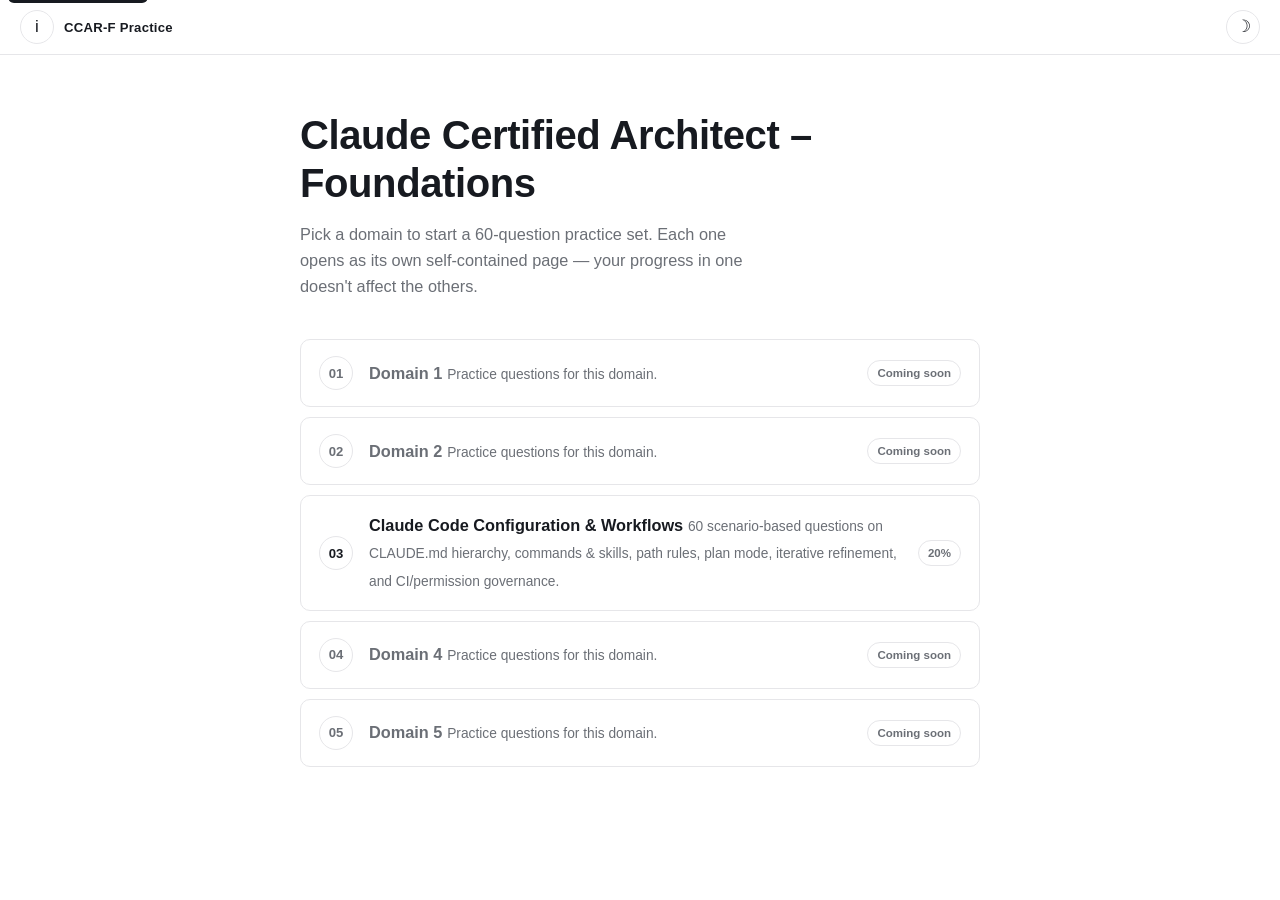
==== commit 0a57fbaf: "Update index.html" ====
--- a/index.html
+++ b/index.html
@@ -3,8 +3,8 @@
 <head>
   <meta charset="utf-8">
   <meta name="viewport" content="width=device-width, initial-scale=1">
-  <meta name="description" content="Sixty original CCAR-F Domain 3 practice questions for Claude Code Configuration and Workflows.">
-  <title>CCAR-F Domain 3 Practice</title>
+  <meta name="description" content="Practice exam hub for the Claude Certified Architect – Foundations (CCAR-F) certification - one self-contained practice set per domain.">
+  <title>CCAR-F Practice Exams</title>
   <style>
     :root {
       --bg: #ffffff;
@@ -14,10 +14,6 @@
       --border: #e6e6e9;
       --selected-bg: #171a20;
       --selected-text: #ffffff;
-      --correct: #0f7a3d;
-      --correct-bg: #e8f5ec;
-      --incorrect: #b3261e;
-      --incorrect-bg: #fbeae9;
       --focus-ring: #3b82f6;
       --shadow: 0 1px 2px rgba(20, 20, 22, 0.04);
     }
@@ -30,10 +26,6 @@
       --border: #2c2d31;
       --selected-bg: #f2f2f3;
       --selected-text: #121214;
-      --correct: #3ddc84;
-      --correct-bg: rgba(61, 220, 132, 0.12);
-      --incorrect: #ff8a80;
-      --incorrect-bg: rgba(255, 138, 128, 0.12);
       --focus-ring: #6aa9ff;
       --shadow: none;
     }
@@ -47,7 +39,7 @@
     }
 
     body {
-      height: 100%;
+      min-height: 100%;
       margin: 0;
       color: var(--text);
       background: var(--bg);
@@ -61,23 +53,7 @@
     @media (prefers-reduced-motion: reduce) {
       * {
         transition: none !important;
-        animation: none !important;
       }
-    }
-
-    button {
-      font: inherit;
-      color: inherit;
-    }
-
-    code {
-      padding: 0.08em 0.34em;
-      border: 1px solid var(--border);
-      border-radius: 4px;
-      background: var(--bg-raised);
-      font-family: Consolas, "Courier New", monospace;
-      font-size: 0.9em;
-      overflow-wrap: anywhere;
     }
 
     a {
@@ -99,16 +75,6 @@
       top: 8px;
     }
 
-    .visually-hidden {
-      position: absolute;
-      width: 1px;
-      height: 1px;
-      margin: -1px;
-      overflow: hidden;
-      clip: rect(0 0 0 0);
-      white-space: nowrap;
-    }
-
     /* ---------- Top bar ---------- */
 
     .topbar {
@@ -129,9 +95,6 @@
     }
 
     .brand {
-      display: flex;
-      align-items: center;
-      gap: 6px;
       font-size: 0.82rem;
       font-weight: 700;
       letter-spacing: 0.02em;
@@ -150,6 +113,8 @@
       cursor: pointer;
       font-size: 0.95rem;
       line-height: 1;
+      color: inherit;
+      font: inherit;
     }
 
     .icon-btn:hover {
@@ -157,98 +122,9 @@
     }
 
     .icon-btn:focus-visible,
-    button:focus-visible,
-    .opt:focus-visible {
+    a:focus-visible {
       outline: 2px solid var(--focus-ring);
       outline-offset: 2px;
-    }
-
-    .seg {
-      display: inline-flex;
-      padding: 3px;
-      border: 1px solid var(--border);
-      border-radius: 999px;
-      background: var(--bg-raised);
-    }
-
-    .seg-btn {
-      padding: 6px 16px;
-      border: none;
-      border-radius: 999px;
-      background: transparent;
-      color: var(--text-muted);
-      font-size: 0.83rem;
-      font-weight: 650;
-      cursor: pointer;
-    }
-
-    .seg-btn[aria-selected="true"] {
-      background: var(--selected-bg);
-      color: var(--selected-text);
-    }
-
-    .topbar-actions {
-      display: flex;
-      align-items: center;
-      gap: 10px;
-    }
-
-    .switch {
-      display: inline-flex;
-      align-items: center;
-      gap: 8px;
-      cursor: pointer;
-      user-select: none;
-    }
-
-    .switch input {
-      position: absolute;
-      width: 1px;
-      height: 1px;
-      opacity: 0;
-    }
-
-    .switch-track {
-      position: relative;
-      width: 36px;
-      height: 21px;
-      border-radius: 999px;
-      background: var(--border);
-      transition: background 0.15s ease;
-      flex: none;
-    }
-
-    .switch-thumb {
-      position: absolute;
-      top: 2px;
-      left: 2px;
-      width: 17px;
-      height: 17px;
-      border-radius: 50%;
-      background: var(--bg);
-      box-shadow: var(--shadow);
-      transition: transform 0.15s ease;
-    }
-
-    .switch input:checked + .switch-track {
-      background: var(--selected-bg);
-    }
-
-    .switch input:checked + .switch-track .switch-thumb {
-      transform: translateX(15px);
-      background: var(--selected-text);
-    }
-
-    .switch input:focus-visible + .switch-track {
-      outline: 2px solid var(--focus-ring);
-      outline-offset: 2px;
-    }
-
-    .switch-label {
-      font-size: 0.78rem;
-      font-weight: 600;
-      color: var(--text-muted);
-      white-space: nowrap;
     }
 
     .popover {
@@ -275,24 +151,12 @@
       color: var(--text);
     }
 
-    .popover dl {
-      display: grid;
-      grid-template-columns: auto 1fr;
-      gap: 4px 10px;
-      margin: 0 0 14px;
-    }
-
-    .popover dt {
-      font-weight: 650;
-      color: var(--text);
-    }
-
-    .popover dd {
-      margin: 0;
-    }
-
     .popover p {
       margin: 0 0 10px;
+    }
+
+    .popover p:last-child {
+      margin-bottom: 0;
     }
 
     .popover a {
@@ -300,421 +164,100 @@
       text-underline-offset: 2px;
     }
 
-    .popover .text-btn {
-      color: var(--incorrect);
-    }
-
-    /* ---------- Shared bits ---------- */
-
-    .text-btn {
-      border: none;
-      background: transparent;
-      color: var(--text-muted);
-      font-size: 0.83rem;
+    /* ---------- Hero ---------- */
+
+    .wrap {
+      width: min(680px, calc(100% - 48px));
+      margin: 0 auto;
+    }
+
+    .hero {
+      padding: 56px 0 40px;
+    }
+
+    .hero h1 {
+      margin: 0 0 14px;
+      font-size: clamp(1.7rem, 1.1rem + 2.2vw, 2.5rem);
       font-weight: 650;
-      cursor: pointer;
-      padding: 4px 2px;
-    }
-
-    .text-btn:hover {
-      color: var(--text);
-    }
-
-    .pill-btn {
-      padding: 10px 22px;
-      border: 1px solid var(--selected-bg);
-      border-radius: 999px;
-      background: var(--selected-bg);
-      color: var(--selected-text);
-      font-size: 0.88rem;
-      font-weight: 700;
-      cursor: pointer;
-    }
-
-    .pill-btn:hover {
-      opacity: 0.85;
-    }
-
-    /* ---------- Focus view ---------- */
-
-    #focus-view {
-      display: flex;
-      flex-direction: column;
-      min-height: calc(100vh - 57px);
-    }
-
-    #focus-view[hidden] {
-      display: none;
-    }
-
-    .focus-wrap {
-      flex: 1;
-      display: flex;
-      flex-direction: column;
-      justify-content: center;
-      width: min(700px, calc(100% - 48px));
-      margin: 0 auto;
-      padding: 48px 0;
-    }
-
-    .q-meta {
-      margin: 0 0 14px;
-      color: var(--text-muted);
-      font-size: 0.78rem;
-      font-weight: 700;
-      letter-spacing: 0.06em;
-      text-transform: uppercase;
-    }
-
-    .q-prompt {
-      margin: 0 0 10px;
-      font-size: clamp(1.35rem, 1rem + 1.6vw, 2rem);
-      font-weight: 620;
-      line-height: 1.42;
+      line-height: 1.2;
       letter-spacing: -0.01em;
     }
 
-    .q-hint {
-      margin: 0 0 24px;
-      color: var(--text-muted);
-      font-size: 0.88rem;
-      font-style: italic;
-    }
-
-    .q-options {
+    .hero p {
+      margin: 0;
+      max-width: 52ch;
+      color: var(--text-muted);
+      font-size: 1.02rem;
+    }
+
+    /* ---------- Domain list ---------- */
+
+    .domain-list {
       display: grid;
       gap: 10px;
-      margin: 0 0 4px;
+      margin: 0 0 64px;
       padding: 0;
       list-style: none;
     }
 
-    .opt {
+    .domain-card {
       display: flex;
-      align-items: flex-start;
-      gap: 12px;
-      width: 100%;
-      padding: 14px 16px;
+      align-items: center;
+      gap: 16px;
+      padding: 16px 18px;
       border: 1px solid var(--border);
       border-radius: 10px;
-      background: transparent;
-      text-align: left;
-      cursor: pointer;
-      transition: border-color 0.12s ease, background 0.12s ease;
-    }
-
-    .opt:hover {
-      border-color: var(--text-muted);
-    }
-
-    .opt-letter {
+      text-decoration: none;
+      transition: border-color 0.12s ease;
+    }
+
+    a.domain-card:hover,
+    a.domain-card:focus-visible {
+      border-color: var(--text);
+    }
+
+    .domain-card[data-ready="false"] {
+      color: var(--text-muted);
+    }
+
+    .domain-num {
       display: inline-flex;
       align-items: center;
       justify-content: center;
-      width: 24px;
-      height: 24px;
+      width: 34px;
+      height: 34px;
       border: 1px solid var(--border);
       border-radius: 50%;
-      font-size: 0.78rem;
+      font-size: 0.82rem;
       font-weight: 700;
       flex: none;
-      transition: border-color 0.12s ease, background 0.12s ease, color 0.12s ease;
-    }
-
-    .opt-text {
-      padding-top: 2px;
+    }
+
+    .domain-body {
+      flex: 1;
+      min-width: 0;
+    }
+
+    .domain-title {
       font-size: 1.02rem;
-      line-height: 1.5;
-    }
-
-    .opt.selected {
-      border-color: var(--text);
-    }
-
-    .opt.selected .opt-letter {
-      background: var(--selected-bg);
-      border-color: var(--selected-bg);
-      color: var(--selected-text);
-    }
-
-    .opt.correct {
-      border-color: var(--correct);
-      background: var(--correct-bg);
-    }
-
-    .opt.correct .opt-letter {
-      background: var(--correct);
-      border-color: var(--correct);
-      color: #fff;
-    }
-
-    .opt.incorrect {
-      border-color: var(--incorrect);
-      background: var(--incorrect-bg);
-    }
-
-    .opt.incorrect .opt-letter {
-      background: var(--incorrect);
-      border-color: var(--incorrect);
-      color: #fff;
-    }
-
-    .q-feedback {
-      margin-top: 20px;
-      padding-top: 18px;
-      border-top: 1px solid var(--border);
-    }
-
-    .feedback-result {
-      margin: 0 0 6px;
+      font-weight: 620;
+    }
+
+    .domain-desc {
+      margin-top: 2px;
+      color: var(--text-muted);
       font-size: 0.86rem;
-      font-weight: 750;
-    }
-
-    .feedback-result.is-correct {
-      color: var(--correct);
-    }
-
-    .feedback-result.is-incorrect {
-      color: var(--incorrect);
-    }
-
-    .feedback-rationale {
-      margin: 0;
-      color: var(--text-muted);
-      font-size: 0.92rem;
-      line-height: 1.55;
-    }
-
-    .focus-nav {
-      position: sticky;
-      bottom: 0;
-      display: flex;
-      align-items: center;
-      justify-content: center;
-      gap: 22px;
-      padding: 14px 20px 22px;
-      background: linear-gradient(to top, var(--bg) 60%, transparent);
-    }
-
-    .nav-btn {
-      display: inline-flex;
-      align-items: center;
-      justify-content: center;
-      width: 42px;
-      height: 42px;
-      border: 1px solid var(--border);
-      border-radius: 50%;
-      background: var(--bg);
-      font-size: 1.15rem;
-      cursor: pointer;
-    }
-
-    .nav-btn:hover:not(:disabled) {
-      border-color: var(--text);
-    }
-
-    .nav-btn:disabled {
-      opacity: 0.3;
-      cursor: default;
-    }
-
-    .progress {
-      display: flex;
-      flex-direction: column;
-      align-items: center;
-      gap: 6px;
-      width: 180px;
-    }
-
-    .progress-track {
-      width: 100%;
-      height: 3px;
+    }
+
+    .domain-tag {
+      flex: none;
+      padding: 3px 9px;
+      border: 1px solid var(--border);
       border-radius: 999px;
-      background: var(--border);
-      overflow: hidden;
-    }
-
-    .progress-fill {
-      height: 100%;
-      background: var(--selected-bg);
-      transition: width 0.2s ease;
-    }
-
-    .progress-text {
-      font-size: 0.76rem;
-      font-weight: 650;
-      color: var(--text-muted);
-      letter-spacing: 0.02em;
-    }
-
-    .q-summary {
-      text-align: center;
-      padding: 12px 0 8px;
-    }
-
-    .summary-score {
-      margin: 0 0 26px;
-      font-size: 1.6rem;
-      font-weight: 650;
-    }
-
-    .summary-actions {
-      display: flex;
-      align-items: center;
-      justify-content: center;
-      gap: 18px;
-      flex-wrap: wrap;
-    }
-
-    /* ---------- List view ---------- */
-
-    #list-view {
-      width: min(760px, calc(100% - 48px));
-      margin: 0 auto;
-      padding: 32px 0 80px;
-    }
-
-    .list-controls {
-      display: flex;
-      align-items: center;
-      justify-content: space-between;
-      margin-bottom: 22px;
-      padding-bottom: 14px;
-      border-bottom: 1px solid var(--border);
-    }
-
-    .list-count {
-      color: var(--text-muted);
-      font-size: 0.84rem;
-      font-weight: 650;
-    }
-
-    .list-actions {
-      display: flex;
-      gap: 16px;
-    }
-
-    .list-section-title {
-      margin: 34px 0 14px;
-      color: var(--text-muted);
-      font-size: 0.76rem;
-      font-weight: 800;
-      letter-spacing: 0.07em;
-      text-transform: uppercase;
-    }
-
-    .list-section-title:first-child {
-      margin-top: 0;
-    }
-
-    .list-item {
-      padding: 20px 0;
-      border-bottom: 1px solid var(--border);
-    }
-
-    .list-item-meta {
-      margin: 0 0 8px;
-      color: var(--text-muted);
-      font-size: 0.76rem;
-      font-weight: 650;
-      letter-spacing: 0.02em;
-    }
-
-    .list-item-prompt {
-      margin: 0 0 12px;
-      font-size: 1.04rem;
-      font-weight: 560;
-      line-height: 1.5;
-    }
-
-    .list-item-options {
-      display: grid;
-      gap: 6px;
-      margin: 0 0 10px;
-      padding: 0;
-      list-style: none;
-      color: var(--text-muted);
-      font-size: 0.94rem;
-    }
-
-    .list-item-options li {
-      display: flex;
-      gap: 8px;
-    }
-
-    .list-item-options .opt-letter-plain {
+      color: var(--text-muted);
+      font-size: 0.72rem;
       font-weight: 700;
-      color: var(--text);
-    }
-
-    .list-answer summary {
-      display: inline-block;
-      color: var(--text);
-      font-size: 0.83rem;
-      font-weight: 700;
-      cursor: pointer;
-      list-style: none;
-    }
-
-    .list-answer summary::-webkit-details-marker {
-      display: none;
-    }
-
-    .list-answer summary::before {
-      content: "Show answer  ";
-    }
-
-    .list-answer[open] summary::before {
-      content: "Hide answer  ";
-    }
-
-    .list-answer-panel {
-      margin-top: 12px;
-      padding-left: 14px;
-      border-left: 2px solid var(--border);
-      font-size: 0.92rem;
-      color: var(--text-muted);
-    }
-
-    .list-answer-panel p {
-      margin: 0 0 8px;
-    }
-
-    .list-answer-panel p:last-child {
-      margin-bottom: 0;
-    }
-
-    .list-your-answer {
-      font-weight: 700;
-    }
-
-    .list-your-answer.is-correct {
-      color: var(--correct);
-    }
-
-    .list-your-answer.is-incorrect {
-      color: var(--incorrect);
-    }
-
-    .answer-key {
-      color: var(--text);
-      font-weight: 700;
-    }
-
-    @media (max-width: 640px) {
-      .topbar-inner {
-        flex-wrap: wrap;
-        row-gap: 8px;
-      }
-
-      .switch-label {
-        display: none;
-      }
-
-      .focus-wrap {
-        padding: 30px 0;
-      }
+      white-space: nowrap;
     }
   </style>
 </head>
@@ -724,1132 +267,51 @@
   <header class="topbar">
     <div class="topbar-inner">
       <div style="display:flex; align-items:center; gap:10px;">
-        <button type="button" id="info-btn" class="icon-btn" aria-haspopup="true" aria-expanded="false" title="About this practice set">i</button>
-        <span class="brand">CCAR&#8209;F &middot; Domain 3</span>
+        <button type="button" id="info-btn" class="icon-btn" aria-haspopup="true" aria-expanded="false" title="About this site">i</button>
+        <span class="brand">CCAR&#8209;F Practice</span>
       </div>
-      <div class="seg" role="tablist" aria-label="View mode">
-        <button type="button" class="seg-btn" data-view="focus" role="tab" aria-selected="true">Focus</button>
-        <button type="button" class="seg-btn" data-view="list" role="tab" aria-selected="false">List</button>
-      </div>
-      <div class="topbar-actions">
-        <label class="switch" id="auto-advance-wrap" title="Automatically move to the next question after answering">
-          <input type="checkbox" id="auto-advance" checked>
-          <span class="switch-track"><span class="switch-thumb"></span></span>
-          <span class="switch-label">Auto&#8209;advance</span>
-        </label>
-        <button type="button" id="fullscreen-btn" class="icon-btn" title="Toggle fullscreen" aria-pressed="false">&#9974;</button>
-        <button type="button" id="theme-btn" class="icon-btn" title="Toggle dark / light theme">&#9789;</button>
-      </div>
+      <button type="button" id="theme-btn" class="icon-btn" title="Toggle dark / light theme">&#9789;</button>
     </div>
     <div class="popover" id="info-popover" hidden>
-      <h2>About this set</h2>
-      <dl>
-        <dt>Exam code</dt><dd>CCAR-F</dd>
-        <dt>Official exam</dt><dd>60 items / 120 minutes</dd>
-        <dt>Domain weight</dt><dd>20%</dd>
-        <dt>Guide</dt><dd>v1.0, effective July 2026</dd>
-      </dl>
-      <p>Independently authored study questions, not official Anthropic exam items. They map to the published Domain 3 task statements and mirror the official scenario-based multiple-choice / multiple-response format.</p>
+      <h2>About this site</h2>
+      <p>Independently authored study questions, not official Anthropic exam items. Each domain below is a self-contained practice set mirroring the official scenario-based multiple-choice / multiple-response format.</p>
       <p>Sources:
         <a href="https://anthropic-partners.skilljar.com/claude-certified-architect-foundations-certification">certification page</a>,
         <a href="https://everpath-course-content.s3-accelerate.amazonaws.com/instructor%2F6nizmqk8tpzpfjvt6qmmav7rh%2Fpublic%2F1783542750%2FClaude+Certified+Architect+%E2%80%93+Foundations+Exam+Guide.pdf">exam guide</a>,
         <a href="https://code.claude.com/docs/en/overview">Claude Code docs</a>.
       </p>
-      <p>From the author's <em>Sāṅkhya</em> series:
-        <a href="https://medium.com/@akshat.mistry/part-viii-cca-f-domain-3-claude-code-configuration-workflows-91959a6f5dd1?sharedUserId=akshat.mistry">Part VIII - Claude Code Configuration &amp; Workflows</a>.
-      </p>
-      <button type="button" class="text-btn" id="reset-progress">Reset progress</button>
+      <p>Companion essay: <a href="https://medium.com/@akshat.mistry/part-viii-cca-f-domain-3-claude-code-configuration-workflows-91959a6f5dd1?sharedUserId=akshat.mistry">Sāṅkhya - Part VIII</a></p>
     </div>
   </header>
 
   <main id="main">
-    <section id="focus-view" class="view">
-      <div class="focus-wrap">
-        <div id="question-block">
-          <p class="q-meta" id="q-meta"></p>
-          <h1 class="q-prompt" id="q-prompt"></h1>
-          <p class="q-hint" id="q-hint"></p>
-          <div class="q-options" id="q-options" role="group" aria-label="Answer choices"></div>
-          <div class="q-feedback" id="q-feedback" hidden></div>
-        </div>
-        <div class="q-summary" id="q-summary" hidden>
-          <p class="summary-score" id="summary-score"></p>
-          <div class="summary-actions">
-            <button type="button" class="text-btn" id="summary-back">&lsaquo; Back to last question</button>
-            <button type="button" class="text-btn" id="summary-review">Review in list</button>
-            <button type="button" class="pill-btn" id="summary-restart">Restart practice</button>
-          </div>
-        </div>
+    <div class="wrap">
+      <div class="hero">
+        <h1>Claude Certified Architect &ndash; Foundations</h1>
+        <p>Pick a domain to start a 60-question practice set. Each one opens as its own self-contained page &mdash; your progress in one doesn't affect the others.</p>
       </div>
-      <nav class="focus-nav" id="focus-nav" aria-label="Question navigation">
-        <button type="button" id="prev-btn" class="nav-btn" aria-label="Previous question">&lsaquo;</button>
-        <div class="progress">
-          <div class="progress-track"><div class="progress-fill" id="progress-fill"></div></div>
-          <span class="progress-text" id="progress-text"></span>
-        </div>
-        <button type="button" id="next-btn" class="nav-btn" aria-label="Next question">&rsaquo;</button>
-      </nav>
-    </section>
-
-    <section id="list-view" class="view" hidden>
-      <div class="list-controls">
-        <span class="list-count" id="list-count"></span>
-        <div class="list-actions">
-          <button type="button" class="text-btn" id="expand-all">Expand all</button>
-          <button type="button" class="text-btn" id="collapse-all">Collapse all</button>
-        </div>
-      </div>
-      <div id="list-bank"></div>
-    </section>
-
-    <p class="visually-hidden" id="live-region" aria-live="polite"></p>
-    <noscript>This page requires JavaScript to render the question bank.</noscript>
+      <ul class="domain-list" id="domain-list"></ul>
+    </div>
   </main>
 
   <script>
-    const questions = [
-      {
-        id: 1,
-        scenario: 1,
-        scenarioTitle: "Shared configuration drift",
-        objective: "3.1 CLAUDE.md hierarchy",
-        difficulty: "Moderate",
-        select: 1,
-        prompt: "A senior engineer's Claude sessions consistently follow the team's coding standards. A new hire and the CI runner ignore those standards, even though the instruction file is valid. Investigation shows the standards are stored in `~/.claude/CLAUDE.md`. What is the most effective correction?",
-        choices: [
-          "Move the shared standards to a committed root `CLAUDE.md` or `.claude/CLAUDE.md`.",
-          "Copy the user-level file into every developer's home directory during onboarding.",
-          "Add the standards to `.claude/settings.local.json` so each clone loads them.",
-          "Require every developer and CI job to run `/memory` before starting work."
-        ],
-        answer: [0],
-        rationale: "User-scope instructions are local to one account and do not travel with a clone. Shared repository standards belong in a committed project-level memory file."
-      },
-      {
-        id: 2,
-        scenario: 1,
-        scenarioTitle: "Shared configuration drift",
-        objective: "3.1 CLAUDE.md hierarchy",
-        difficulty: "Hard",
-        select: 2,
-        prompt: "A root `CLAUDE.md` has grown to 900 lines. It mixes universal repository rules with API-only conventions and test-only guidance. Claude increasingly overlooks important instructions. Which TWO changes best improve relevance without losing shared standards?",
-        choices: [
-          "Keep only concise, repository-wide facts and commands in the root `CLAUDE.md`.",
-          "Move the entire file to `~/.claude/CLAUDE.md` so project context stays small.",
-          "Move API and test guidance into focused `.claude/rules/` files with appropriate `paths` patterns.",
-          "Copy the complete file into every source directory so the nearest version has priority."
-        ],
-        answer: [0, 2],
-        rationale: "Universal guidance should remain concise and shared. Conditional, topic-specific guidance belongs in path-scoped rules so it enters context only when relevant."
-      },
+    // Add, remove, or edit entries as each domain's practice page ships.
+    // Set ready:true and fill in title/weight/path once a domain folder exists.
+    const domains = [
+      { id: 1, title: "Domain 1", weight: "", desc: "Practice questions for this domain.", path: "domain-1/", ready: false },
+      { id: 2, title: "Domain 2", weight: "", desc: "Practice questions for this domain.", path: "domain-2/", ready: false },
       {
         id: 3,
-        scenario: 1,
-        scenarioTitle: "Shared configuration drift",
-        objective: "3.1 CLAUDE.md hierarchy",
-        difficulty: "Moderate",
-        select: 1,
-        prompt: "Three packages maintain separate `CLAUDE.md` files but must use one centrally maintained secure-coding standard. The team wants explicit reuse without copying the standard into every package. Which approach best fits this requirement?",
-        choices: [
-          "Place the standard in managed `settings.json` under `permissions`.",
-          "Store the standard in one Markdown file and reference it with an `@` import from each package's `CLAUDE.md`.",
-          "Add the standard's directory to `permissions.additionalDirectories`.",
-          "Put the standard in one maintainer's `~/.claude/CLAUDE.md`."
-        ],
-        answer: [1],
-        rationale: "An `@` import composes shared instruction content explicitly while preserving package-level organization. Permission settings and additional directories do not import behavioral guidance."
+        title: "Claude Code Configuration & Workflows",
+        weight: "20%",
+        desc: "60 scenario-based questions on CLAUDE.md hierarchy, commands & skills, path rules, plan mode, iterative refinement, and CI/permission governance.",
+        path: "domain-3/",
+        ready: true
       },
-      {
-        id: 4,
-        scenario: 1,
-        scenarioTitle: "Shared configuration drift",
-        objective: "3.1 CLAUDE.md hierarchy",
-        difficulty: "Hard",
-        select: 2,
-        prompt: "A developer believes a nested memory file should affect the current task, but Claude behaves as if it is absent. Which TWO checks provide the strongest diagnosis?",
-        choices: [
-          "Use `/memory` to inspect known memory locations and open the relevant files.",
-          "Use `/context` to confirm which memory files are currently loaded in the active session.",
-          "Use `/permissions` to grant the nested file permission to override its parent.",
-          "Use `/reload-plugins` because memory files are loaded by the plugin subsystem."
-        ],
-        answer: [0, 1],
-        rationale: "`/memory` exposes memory locations and editing controls; `/context` confirms what actually entered the current context. Permissions and plugin reloads do not resolve memory discovery."
-      },
-      {
-        id: 5,
-        scenario: 1,
-        scenarioTitle: "Shared configuration drift",
-        objective: "3.1 CLAUDE.md hierarchy",
-        difficulty: "Hard",
-        select: 1,
-        prompt: "A user's `~/.claude/CLAUDE.md` requires tabs, while the repository's committed `CLAUDE.md` requires spaces. What should the architect expect, and what is the best remedy?",
-        choices: [
-          "The project file replaces the user file, so no action is needed.",
-          "The user file always wins because personal scope has higher priority.",
-          "Both instructions enter context; remove the contradiction and keep repository-specific formatting in the project file.",
-          "Claude Code converts both rules into a deterministic permission policy."
-        ],
-        answer: [2],
-        rationale: "Memory files are cumulative rather than scalar overrides. Contradictory instructions remain visible to the model and reduce consistency, so the conflict should be removed."
-      },
-      {
-        id: 6,
-        scenario: 1,
-        scenarioTitle: "Shared configuration drift",
-        objective: "3.1 CLAUDE.md hierarchy",
-        difficulty: "Moderate",
-        select: 2,
-        prompt: "Which TWO placement decisions correctly separate personal preferences from team guidance?",
-        choices: [
-          "Put a developer's preferred response style in `~/.claude/CLAUDE.md`.",
-          "Put shared API naming rules in `~/.claude/CLAUDE.md`.",
-          "Commit a developer's local database port in the root `CLAUDE.md`.",
-          "Commit repository build and test commands in the project `CLAUDE.md`."
-        ],
-        answer: [0, 3],
-        rationale: "Personal, cross-project preferences belong at user scope. Team-wide repository facts must be committed at project scope. Machine-specific values should remain local."
-      },
-      {
-        id: 7,
-        scenario: 2,
-        scenarioTitle: "Reusable developer workflows",
-        objective: "3.2 Commands and skills",
-        difficulty: "Moderate",
-        select: 1,
-        prompt: "A repository still uses the legacy custom-command layout. The team wants `/review-pr` to become available to every developer after checkout, with no personal setup. Where should the command be defined?",
-        choices: [
-          "`.claude/commands/review-pr.md` in the repository",
-          "`~/.claude/commands/review-pr.md` for each developer",
-          "`.claude/skills/review-pr.md` in the repository",
-          "A `commands` array inside `.claude/settings.json`"
-        ],
-        answer: [0],
-        rationale: "Project commands under `.claude/commands/` are version-controlled and shared. The user directory is personal, and a skill requires its own directory containing `SKILL.md`."
-      },
-      {
-        id: 8,
-        scenario: 2,
-        scenarioTitle: "Reusable developer workflows",
-        objective: "3.2 Commands and skills",
-        difficulty: "Moderate",
-        select: 1,
-        prompt: "A new `/release-notes` workflow needs a Markdown template, examples, and a validation script. Which implementation is most maintainable?",
-        choices: [
-          "Place all instructions and script text in one legacy command file.",
-          "Create `.claude/skills/release-notes/SKILL.md` with supporting template, example, and script files.",
-          "Append the full release procedure to the root `CLAUDE.md`.",
-          "Create a subagent and hard-code the release task into its system prompt."
-        ],
-        answer: [1],
-        rationale: "A skill packages reusable instructions with scripts, templates, and reference files while loading the full workflow only when invoked."
-      },
-      {
-        id: 9,
-        scenario: 2,
-        scenarioTitle: "Reusable developer workflows",
-        objective: "3.2 Commands and skills",
-        difficulty: "Hard",
-        select: 1,
-        prompt: "A repository-audit skill reads hundreds of files and produces extensive intermediate output. Developers need only its final risk summary, and the main session must remain available for implementation. Which configuration best addresses this?",
-        choices: [
-          "Set `context: fork` in the skill and give the fork a complete audit task.",
-          "Set `user-invocable: false` so no user can run the skill directly.",
-          "Move the audit body into the root `CLAUDE.md` so it is always present.",
-          "Set `allowed-tools: Read` because tool approval alone creates a new context."
-        ],
-        answer: [0],
-        rationale: "`context: fork` runs task-oriented skill content in an isolated subagent context and returns the result without filling the main conversation with exploration."
-      },
-      {
-        id: 10,
-        scenario: 2,
-        scenarioTitle: "Reusable developer workflows",
-        objective: "3.2 Commands and skills",
-        difficulty: "Hard",
-        select: 2,
-        prompt: "A deployment skill accepts either `staging` or `production`. It must appear in slash-command autocomplete but must never be selected automatically by Claude. Which TWO frontmatter entries are most directly relevant?",
-        choices: [
-          "`disable-model-invocation: true`",
-          "`user-invocable: false`",
-          "`argument-hint: [staging|production]`",
-          "`context: main`"
-        ],
-        answer: [0, 2],
-        rationale: "Disabling model invocation makes the skill manual-only, while `argument-hint` communicates the required input in autocomplete. Hiding user invocation would defeat the requirement."
-      },
-      {
-        id: 11,
-        scenario: 2,
-        scenarioTitle: "Reusable developer workflows",
-        objective: "3.2 Commands and skills",
-        difficulty: "Hard",
-        select: 1,
-        prompt: "A team sets `allowed-tools: Bash(kubectl get *)` on a diagnostic skill and assumes this removes every other tool during execution. Which assessment is correct?",
-        choices: [
-          "The assumption is correct; `allowed-tools` is a permanent allowlist for the skill.",
-          "The assumption is correct only when the skill uses `context: fork`.",
-          "`allowed-tools` pre-approves matching calls for the invoking turn; use `disallowed-tools` or permission deny rules to remove or block other tools.",
-          "Project skills ignore `allowed-tools`; only managed skills support it."
-        ],
-        answer: [2],
-        rationale: "Current Claude Code treats `allowed-tools` as a temporary approval grant, not as the complete tool pool. Restrictions require explicit disallow or deny controls."
-      },
-      {
-        id: 12,
-        scenario: 2,
-        scenarioTitle: "Reusable developer workflows",
-        objective: "3.2 Commands and skills",
-        difficulty: "Moderate",
-        select: 1,
-        prompt: "The repository contains a shared `format-report` skill. One developer wants a personal compact variant with a private template, without changing or shadowing the team workflow. What should the developer do?",
-        choices: [
-          "Edit the project skill and add a machine-name condition.",
-          "Create `~/.claude/skills/format-report-compact/SKILL.md` with a distinct skill name.",
-          "Create `.claude/settings.local.json` and redefine the skill body there.",
-          "Copy the skill to `~/.claude/skills/format-report/` using the same name."
-        ],
-        answer: [1],
-        rationale: "A distinct user-scoped skill provides personal behavior across projects without overriding the shared project skill or affecting teammates."
-      },
-      {
-        id: 13,
-        scenario: 3,
-        scenarioTitle: "Polyglot monorepo conventions",
-        objective: "3.3 Path-specific rules",
-        difficulty: "Moderate",
-        select: 1,
-        prompt: "React test files are co-located with components throughout a monorepo. Every `*.test.tsx` file must follow the same fixture and assertion conventions. Which configuration best applies those conventions automatically?",
-        choices: [
-          "A root `CLAUDE.md` section titled Testing",
-          "A `.claude/rules/react-tests.md` file with `paths: [\"**/*.test.tsx\"]`",
-          "A `CLAUDE.md` copied into every component directory",
-          "A manually invoked `react-tests` skill"
-        ],
-        answer: [1],
-        rationale: "A path-scoped rule follows the file pattern across directory boundaries and loads only when matching tests are in play."
-      },
-      {
-        id: 14,
-        scenario: 3,
-        scenarioTitle: "Polyglot monorepo conventions",
-        objective: "3.3 Path-specific rules",
-        difficulty: "Moderate",
-        select: 1,
-        prompt: "Terraform files exist under `infrastructure/`, `services/*/deploy/`, and `examples/`. The same security guidance must apply to every `.tf` file, regardless of location. What is the most maintainable solution?",
-        choices: [
-          "Add a directory-level `CLAUDE.md` only under `infrastructure/`.",
-          "Create a path-specific rule using a glob such as `**/*.tf`.",
-          "Load the guidance from the user's global `CLAUDE.md`.",
-          "Create one slash command per Terraform directory."
-        ],
-        answer: [1],
-        rationale: "File-type conventions distributed across unrelated directories are the strongest use case for path-specific rules with glob patterns."
-      },
-      {
-        id: 15,
-        scenario: 3,
-        scenarioTitle: "Polyglot monorepo conventions",
-        objective: "3.3 Path-specific rules",
-        difficulty: "Hard",
-        select: 1,
-        prompt: "All files under `packages/payments/` share domain terminology, build commands, and architecture constraints. No other package should receive that context. Which approach is simplest and clearest?",
-        choices: [
-          "Place a `CLAUDE.md` in `packages/payments/`.",
-          "Add every payments path as a separate entry in the root settings file.",
-          "Put the guidance in the user-level `CLAUDE.md` and mention the package name.",
-          "Create a manual skill and require every payments task to invoke it."
-        ],
-        answer: [0],
-        rationale: "A directory-level `CLAUDE.md` naturally scopes standing context to one contiguous subtree. Path rules are more valuable when matching files are dispersed or type-based."
-      },
-      {
-        id: 16,
-        scenario: 3,
-        scenarioTitle: "Polyglot monorepo conventions",
-        objective: "3.3 Path-specific rules",
-        difficulty: "Hard",
-        select: 1,
-        prompt: "One rule matching `**/*.ts` requires semicolons. A second rule matching `**/*.test.ts` forbids semicolons. Claude becomes inconsistent while editing a TypeScript test. What is the most likely cause and best remedy?",
-        choices: [
-          "Only the more specific rule loads, so the behavior must come from model randomness.",
-          "Both matching rules load; remove the contradiction by narrowing, consolidating, or aligning the rules.",
-          "The alphabetically later rule overrides the earlier file; rename it to load first.",
-          "Path rules cannot match files that also match a broader extension pattern."
-        ],
-        answer: [1],
-        rationale: "Conditional rules are cumulative when their patterns match. Specificity does not provide a CSS-like override system, so conflicting guidance must be resolved explicitly."
-      },
-      {
-        id: 17,
-        scenario: 3,
-        scenarioTitle: "Polyglot monorepo conventions",
-        objective: "3.3 Path-specific rules",
-        difficulty: "Hard",
-        select: 2,
-        prompt: "Which TWO conditions favor a path-specific rule over a subdirectory `CLAUDE.md`?",
-        choices: [
-          "The convention applies to one file type spread across many directories.",
-          "The guidance applies to every file in one self-contained package subtree.",
-          "The guidance should stay out of context until a matching file is read or edited.",
-          "The workflow should run only when a developer types a slash command."
-        ],
-        answer: [0, 2],
-        rationale: "Path rules excel at pattern-based distribution and conditional context loading. A subtree-wide standing rule favors a nested `CLAUDE.md`; explicit workflows favor skills."
-      },
-      {
-        id: 18,
-        scenario: 4,
-        scenarioTitle: "Migration planning and execution",
-        objective: "3.4 Plan vs direct execution",
-        difficulty: "Moderate",
-        select: 1,
-        prompt: "A team will replace an authentication library across 58 files. Two migration strategies have different compatibility and rollout implications, and the affected dependency graph is not yet understood. What should Claude do first?",
-        choices: [
-          "Enter plan mode, map dependencies and alternatives, then present an implementation approach.",
-          "Begin direct edits in the most central module and let failures reveal dependencies.",
-          "Use bypass permissions so the migration can complete before the context fills.",
-          "Create a root rule that selects the migration strategy automatically."
-        ],
-        answer: [0],
-        rationale: "The task combines broad scope, architectural choice, and costly rework risk. Plan mode creates an explicit investigation and design checkpoint before source changes."
-      },
-      {
-        id: 19,
-        scenario: 4,
-        scenarioTitle: "Migration planning and execution",
-        objective: "3.4 Plan vs direct execution",
-        difficulty: "Moderate",
-        select: 1,
-        prompt: "A reproducible stack trace points to a missing null check in one function. A focused test already covers the function and clearly expresses the expected behavior. Which approach is most proportionate?",
-        choices: [
-          "Run a repository-wide Explore pass before choosing an approach.",
-          "Enter plan mode and request an architecture proposal.",
-          "Implement the narrow fix directly and run the focused test plus relevant regression checks.",
-          "Create a custom subagent so the fix occurs in an isolated context."
-        ],
-        answer: [2],
-        rationale: "The location, intended behavior, and verification are already clear. A direct, minimal edit has lower overhead than a separate planning phase."
-      },
-      {
-        id: 20,
-        scenario: 4,
-        scenarioTitle: "Migration planning and execution",
-        objective: "3.4 Plan vs direct execution",
-        difficulty: "Hard",
-        select: 1,
-        prompt: "Before designing an authorization refactor in an unfamiliar monorepo, Claude must trace entry points, wrappers, and policy checks across many packages. The main conversation will later hold the design and implementation decisions. What workflow best preserves useful context?",
-        choices: [
-          "Read every candidate file in the main conversation, then run `/compact` before planning.",
-          "Delegate the broad discovery to an Explore subagent, use its summary to plan in the main conversation, then execute the approved approach.",
-          "Skip exploration and ask a general-purpose subagent to implement the entire refactor.",
-          "Put the repository tree into `CLAUDE.md` so every session starts with the map."
-        ],
-        answer: [1],
-        rationale: "Explore isolates high-volume discovery while returning a concise map. Plan mode then protects the design decision, leaving the main context focused on implementation."
-      },
-      {
-        id: 21,
-        scenario: 4,
-        scenarioTitle: "Migration planning and execution",
-        objective: "3.4 Plan vs direct execution",
-        difficulty: "Hard",
-        select: 2,
-        prompt: "Which TWO tasks most strongly justify plan mode?",
-        choices: [
-          "Replacing a core SDK across 45 files while choosing a backward-compatibility strategy",
-          "Correcting a misspelled label in one component",
-          "Choosing among queueing architectures and data-migration paths for three services",
-          "Adding a known validation guard beside an existing focused test"
-        ],
-        answer: [0, 2],
-        rationale: "Plan mode earns its overhead when scope, architecture, or competing approaches make a wrong first move expensive. Clear local edits are better handled directly."
-      },
-      {
-        id: 22,
-        scenario: 4,
-        scenarioTitle: "Migration planning and execution",
-        objective: "3.4 Plan vs direct execution",
-        difficulty: "Hard",
-        select: 1,
-        prompt: "Which statement most accurately describes current plan-mode boundaries?",
-        choices: [
-          "It is an OS sandbox in which no process may write anywhere on disk.",
-          "It supports reading, searching, and exploratory commands under the active permission flow while source edits remain blocked until approval, except when bypass permissions are available.",
-          "It disables every shell command and every subagent until a plan is approved.",
-          "It is identical to Manual mode but forces a longer final response."
-        ],
-        answer: [1],
-        rationale: "Plan mode separates investigation from source editing; it is not a complete filesystem sandbox. After approval, the session switches to the selected execution mode."
-      },
-      {
-        id: 23,
-        scenario: 5,
-        scenarioTitle: "Refinement and reliability",
-        objective: "3.5 Iterative refinement",
-        difficulty: "Moderate",
-        select: 1,
-        prompt: "Claude repeatedly interprets 'display timestamps in a friendly format' differently across files. What is the highest-leverage prompt improvement?",
-        choices: [
-          "Ask Claude to be more consistent and professional.",
-          "Provide two or three representative input/output pairs, including a boundary or invalid case.",
-          "Increase the model's effort level and keep the original prompt.",
-          "Move the vague sentence into managed settings."
-        ],
-        answer: [1],
-        rationale: "Concrete examples demonstrate the transformation and edge behavior directly, removing ambiguity that adjectives such as friendly or consistent leave unresolved."
-      },
-      {
-        id: 24,
-        scenario: 5,
-        scenarioTitle: "Refinement and reliability",
-        objective: "3.5 Iterative refinement",
-        difficulty: "Hard",
-        select: 1,
-        prompt: "A legacy parser must satisfy ten known behaviors, including empty input, Unicode, and a latency threshold. Which workflow gives Claude the clearest progressive feedback?",
-        choices: [
-          "Implement first, then ask Claude to review its own code for robustness.",
-          "Write the behavior and performance tests first, confirm meaningful failures, implement, and iterate on the exact failing cases.",
-          "Describe all behaviors in prose and run the tests only after the final refactor.",
-          "Ask Claude to maximize coverage without showing the current tests."
-        ],
-        answer: [1],
-        rationale: "Tests turn requirements into objective feedback. Confirming the expected failure guards against tests that already pass or fail for an unrelated reason."
-      },
-      {
-        id: 25,
-        scenario: 5,
-        scenarioTitle: "Refinement and reliability",
-        objective: "3.5 Iterative refinement",
-        difficulty: "Moderate",
-        select: 1,
-        prompt: "A developer asks Claude to build distributed rate limiting but has not specified identity scope, algorithm, persistence, failure policy, or latency targets. What should happen before implementation?",
-        choices: [
-          "Claude should choose industry defaults and document them afterward.",
-          "Claude should use the interview pattern to ask only the questions whose answers materially change the design.",
-          "Claude should begin with a fixed-window implementation because it is simplest.",
-          "Claude should create path-specific rules for each possible design."
-        ],
-        answer: [1],
-        rationale: "The interview pattern surfaces consequential unknowns before they harden into code. The resulting decisions can then feed exploration and plan approval."
-      },
-      {
-        id: 26,
-        scenario: 5,
-        scenarioTitle: "Refinement and reliability",
-        objective: "3.5 Iterative refinement",
-        difficulty: "Hard",
-        select: 1,
-        prompt: "A cache refactor has two interacting defects: key construction and invalidation disagree about tenant scope. The same change also introduced an unrelated documentation typo. How should feedback be organized?",
-        choices: [
-          "Describe the two cache defects together because their fixes interact, and handle the independent typo separately.",
-          "Submit all three issues one at a time without explaining their relationship.",
-          "Batch all three as one root-cause problem so Claude changes them atomically.",
-          "Ignore the invalidation issue until key construction is merged."
-        ],
-        answer: [0],
-        rationale: "Interacting issues need shared context so one fix does not undermine another. Independent work can be isolated and verified separately."
-      },
-      {
-        id: 27,
-        scenario: 5,
-        scenarioTitle: "Refinement and reliability",
-        objective: "3.5 Iterative refinement",
-        difficulty: "Moderate",
-        select: 1,
-        prompt: "A migration script still fails on null source values after Claude's first fix. Which feedback is most actionable?",
-        choices: [
-          "Make the migration more defensive around unusual data.",
-          "The code is still not production quality; reconsider the approach.",
-          "For input `{source: null}`, test `migrates_null_source` returns an empty object but must preserve `source: null`; run the named test and fix that case without changing non-null behavior.",
-          "Use a stronger model and repeat the same instruction."
-        ],
-        answer: [2],
-        rationale: "The best feedback names the failing input, observed result, expected result, scope boundary, and verification command instead of relying on subjective adjectives."
-      },
-      {
-        id: 28,
-        scenario: 5,
-        scenarioTitle: "Refinement and reliability",
-        objective: "3.5 Iterative refinement",
-        difficulty: "Hard",
-        select: 1,
-        prompt: "Claude has taken three failed approaches to the same concurrency bug. The conversation now contains contradictory hypotheses and abandoned patches. What is the best next step?",
-        choices: [
-          "Continue correcting the latest approach so no context is lost.",
-          "Run `/compact` with no instructions and repeat the original prompt.",
-          "Start a fresh session with the verified evidence, failed hypotheses to avoid, exact acceptance criteria, and reproduction command.",
-          "Add all failed approaches to `CLAUDE.md` for future sessions."
-        ],
-        answer: [2],
-        rationale: "After repeated corrections, stale approaches become harmful context. A clean session with a better evidence-based prompt is usually more reliable than accumulating another repair attempt."
-      },
-      {
-        id: 29,
-        scenario: 6,
-        scenarioTitle: "Governed CI review",
-        objective: "3.6 CI/CD integration",
-        difficulty: "Moderate",
-        select: 1,
-        prompt: "A CI step must run without a terminal, return machine-parseable findings, and validate the findings against a supplied JSON Schema. Which command shape provides the required controls?",
-        choices: [
-          "`claude \"review the diff\" --output-format json`",
-          "`claude -p \"review the diff\" --output-format json --json-schema \"$SCHEMA\"`",
-          "`claude --resume review-session --json-schema schema.json`",
-          "`claude -p \"review the diff\" --output-format text --json-schema \"$SCHEMA\"`"
-        ],
-        answer: [1],
-        rationale: "`-p` selects non-interactive execution. JSON output plus `--json-schema` places validated data in `structured_output`. The flag expects schema JSON content, not merely a file path."
-      },
-      {
-        id: 30,
-        scenario: 6,
-        scenarioTitle: "Governed CI review",
-        objective: "3.6 CI/CD integration",
-        difficulty: "Hard",
-        select: 2,
-        prompt: "A read-only CI reviewer needs `Read`, `Grep`, and `Glob`, but no editing or shell access. Which TWO controls most directly create a fail-closed least-privilege run?",
-        choices: [
-          "Use `--tools \"Read,Grep,Glob\"` to restrict the available built-in tool set.",
-          "Use `--allowedTools \"Read,Grep,Glob\"` alone, because omitted tools are removed.",
-          "Use `--permission-mode dontAsk` so actions lacking approval are denied rather than waiting for input.",
-          "Use `--dangerously-skip-permissions` inside the shared runner."
-        ],
-        answer: [0, 2],
-        rationale: "`--tools` restricts built-in availability, while `dontAsk` fails closed for unapproved actions. `--allowedTools` pre-approves but does not remove omitted tools."
-      },
-      {
-        id: 31,
-        scenario: 6,
-        scenarioTitle: "Governed CI review",
-        objective: "3.6 CI/CD integration",
-        difficulty: "Hard",
-        select: 1,
-        prompt: "The same long-running session generated a feature and is now asked to review it. Evaluations show the review repeats assumptions from implementation and misses a subtle race. Which change most directly improves review independence?",
-        choices: [
-          "Add 'be objective' to the current conversation.",
-          "Increase extended thinking in the authoring session.",
-          "Start a separate `claude -p` review without `--continue` or `--resume`, supplying the diff and review criteria explicitly.",
-          "Ask the authoring session to summarize its reasoning before reviewing."
-        ],
-        answer: [2],
-        rationale: "An independent invocation removes the generator's reasoning history. Explicit inputs preserve required evidence without importing the assumptions that produced the change."
-      },
-      {
-        id: 32,
-        scenario: 6,
-        scenarioTitle: "Governed CI review",
-        objective: "3.6 CI/CD integration",
-        difficulty: "Hard",
-        select: 1,
-        prompt: "A PR reviewer runs after every push and repeatedly posts issues already fixed or explicitly accepted by maintainers. Each run starts a new session. What is the most effective design change?",
-        choices: [
-          "Resume the first review session forever so it remembers every comment.",
-          "Persist or retrieve prior structured findings, inject them into each run, and request only new or still-unaddressed issues.",
-          "Disable all nit-level findings after the first pipeline run.",
-          "Increase the prompt's confidence threshold without supplying prior comments."
-        ],
-        answer: [1],
-        rationale: "Fresh CI sessions do not inherit earlier findings. Supplying structured prior state enables delta review and prevents duplicate comments while retaining still-open issues."
-      },
-      {
-        id: 33,
-        scenario: 6,
-        scenarioTitle: "Governed CI review",
-        objective: "3.6 CI/CD integration",
-        difficulty: "Moderate",
-        select: 2,
-        prompt: "A nightly job generates many tests that duplicate existing coverage and ignore the repository's fixture conventions. Which TWO changes best improve test value?",
-        choices: [
-          "Provide the nearest existing test files and ask for only uncovered behaviors and branches.",
-          "Document testing standards, valuable test criteria, and available fixtures in the project `CLAUDE.md`.",
-          "Remove all current tests from context so Claude is not biased by their structure.",
-          "Ask for a fixed number of tests per production function."
-        ],
-        answer: [0, 1],
-        rationale: "Existing tests reveal covered behavior and local style; project guidance supplies durable fixture and quality conventions. A test count is not a measure of distinct coverage."
-      },
-      {
-        id: 34,
-        scenario: 6,
-        scenarioTitle: "Governed CI review",
-        objective: "3.6 CI/CD integration",
-        difficulty: "Hard",
-        select: 1,
-        prompt: "A fresh CI checkout contains project `permissions.allow` entries for review commands, but the non-interactive run never displays a workspace-trust dialog and those grants do not apply. What is the most reliable correction?",
-        choices: [
-          "Commit `.claude/settings.local.json` so trust is implicit.",
-          "Pass the required narrow approvals through platform-owned CI settings or CLI flags, while retaining project and managed deny rules.",
-          "Switch to `bypassPermissions` so project trust is unnecessary.",
-          "Run `/permissions` as the first line of the non-interactive prompt."
-        ],
-        answer: [1],
-        rationale: "Project capability grants are gated by workspace trust, and `-p` cannot show that dialog. CI-owned settings or flags provide explicit job capability; restrictive rules continue to apply."
-      },
-      {
-        id: 35,
-        scenario: 6,
-        scenarioTitle: "Governed CI review",
-        objective: "3.6 CI/CD integration",
-        difficulty: "Hard",
-        select: 1,
-        prompt: "A review job exits successfully and returns valid JSON with no findings. Later investigation shows Claude never received the diff and lacked tools to obtain it. How should the pipeline prevent this false green result?",
-        choices: [
-          "Require a schema status such as `pass`, `fail`, or `inconclusive`, require reviewed-file evidence, and fail the job on missing evidence or `inconclusive`.",
-          "Treat exit code zero as authoritative because permissions worked as configured.",
-          "Grant unrestricted Bash access so Claude can always recover missing input.",
-          "Retry the same job until at least one finding appears."
-        ],
-        answer: [0],
-        rationale: "Process success proves only that the run completed. A CI gate must validate task-level evidence and represent insufficient context explicitly instead of confusing silence with a clean review."
-      },
-      {
-        id: 36,
-        scenario: 7,
-        scenarioTitle: "Memory architecture at scale",
-        objective: "3.1 CLAUDE.md hierarchy",
-        difficulty: "Hard",
-        select: 1,
-        prompt: "A team splits a 900-line root `CLAUDE.md` into six files and imports all six from the root with `@` references. The file layout is cleaner, but startup context usage is almost unchanged. What best explains the result?",
-        choices: [
-          "Imported files are organizational only; their contents still enter context when the parent loads.",
-          "Claude Code caches imported files but counts their tokens twice.",
-          "Only files under `.claude/rules/` are excluded from startup context.",
-          "Imports reduce context only after the session runs `/compact`."
-        ],
-        answer: [0],
-        rationale: "Imports improve maintainability but do not make eagerly imported content free. To reduce startup context, trim universal guidance or move conditional guidance into path-scoped rules or on-demand skills."
-      },
-      {
-        id: 37,
-        scenario: 7,
-        scenarioTitle: "Memory architecture at scale",
-        objective: "3.1 CLAUDE.md hierarchy",
-        difficulty: "Moderate",
-        select: 1,
-        prompt: "A developer starts Claude Code in `~/projects/payments`. Their user file `~/.claude/CLAUDE.md` contains `@rules/style.md`. Which path does Claude Code resolve?",
-        choices: [
-          "`~/projects/payments/rules/style.md`, relative to the working directory",
-          "`~/.claude/rules/style.md`, relative to the importing file",
-          "`~/rules/style.md`, relative to the home directory",
-          "Nothing; user-scope memory files cannot use relative imports"
-        ],
-        answer: [1],
-        rationale: "Relative imports resolve from the file that declares them, not from the session's working directory. This keeps a memory file and its companion references portable as a unit."
-      },
-      {
-        id: 38,
-        scenario: 7,
-        scenarioTitle: "Memory architecture at scale",
-        objective: "3.1 CLAUDE.md hierarchy",
-        difficulty: "Hard",
-        select: 2,
-        prompt: "A maintainer documents import syntax inside `CLAUDE.md` and also creates a chain of imported instruction files. Which TWO statements describe current import behavior?",
-        choices: [
-          "An `@path` inside inline code or a fenced code block remains literal and is not imported.",
-          "Nested imports may recurse without a depth limit when every path is unique.",
-          "Nested imports are limited to four hops.",
-          "Relative imports always resolve from the repository root."
-        ],
-        answer: [0, 2],
-        rationale: "Code formatting escapes import parsing, and recursive imports have a four-hop maximum. Relative paths resolve from the importing file."
-      },
-      {
-        id: 39,
-        scenario: 7,
-        scenarioTitle: "Memory architecture at scale",
-        objective: "3.1 CLAUDE.md hierarchy",
-        difficulty: "Hard",
-        select: 1,
-        prompt: "A session starts at the repository root. `packages/billing/CLAUDE.md` contains financial-data guidance. Claude reads `packages/billing/invoice.ts`, later runs `/compact`, and then continues discussing billing without reading another billing file. When is the nested guidance present?",
-        choices: [
-          "It loads at session startup and is automatically re-injected after compaction.",
-          "It first loads when the billing file is read; after compaction it reloads only when Claude reads a file in that subtree again.",
-          "It loads only if the session changes its working directory to `packages/billing`.",
-          "It is discarded permanently by compaction and cannot reload in the same session."
-        ],
-        answer: [1],
-        rationale: "Nested memory is discovered lazily. Project-root memory is re-injected after compaction, while nested memory returns when a later file access triggers that subtree again."
-      },
-      {
-        id: 40,
-        scenario: 7,
-        scenarioTitle: "Memory architecture at scale",
-        objective: "3.3 Path-specific rules",
-        difficulty: "Moderate",
-        select: 1,
-        prompt: "A file at `.claude/rules/team-conventions.md` has no YAML frontmatter and no `paths` field. When does its guidance apply?",
-        choices: [
-          "It is ignored as malformed.",
-          "It loads only when the user invokes `/team-conventions`.",
-          "It loads unconditionally with project instructions.",
-          "It loads after the first file edit, regardless of path."
-        ],
-        answer: [2],
-        rationale: "A project rule without `paths` is unconditional. Conditional loading requires valid `paths` frontmatter with one or more matching globs."
-      },
-      {
-        id: 41,
-        scenario: 7,
-        scenarioTitle: "Memory architecture at scale",
-        objective: "3.3 Path-specific rules",
-        difficulty: "Hard",
-        select: 1,
-        prompt: "A team copies a rule format from another editor using `globs` and `alwaysApply: false`. The guidance enters unrelated work instead of loading only for the intended files. Which correction is most appropriate?",
-        choices: [
-          "Replace those fields with a `paths` list in YAML frontmatter.",
-          "Rename the file from `.md` to `.rule`.",
-          "Move the file into `.claude/commands/` so glob matching is enabled.",
-          "Add `context: fork` to make the rule conditional."
-        ],
-        answer: [0],
-        rationale: "Claude Code path-scoped rules use `paths`, not editor-specific `globs` or `alwaysApply` fields. A rule without a recognized `paths` field behaves as unconditional guidance."
-      },
-      {
-        id: 42,
-        scenario: 8,
-        scenarioTitle: "Skill governance and execution",
-        objective: "3.2 Commands and skills",
-        difficulty: "Moderate",
-        select: 1,
-        prompt: "A `/new-component` skill declares `argument-hint: [component-name]`. A developer invokes it without an argument, and Claude still attempts the workflow. What should the skill author conclude?",
-        choices: [
-          "`argument-hint` is an autocomplete hint, not required-input validation or a guaranteed question.",
-          "`argument-hint` works only for plugin skills, not project skills.",
-          "The missing argument is automatically read from the active filename.",
-          "Adding `context: fork` will make the hint mandatory."
-        ],
-        answer: [0],
-        rationale: "The field communicates expected arguments in autocomplete. If input is mandatory, the skill instructions or a validating script must detect absence and stop or ask explicitly."
-      },
-      {
-        id: 43,
-        scenario: 8,
-        scenarioTitle: "Skill governance and execution",
-        objective: "3.2 Commands and skills",
-        difficulty: "Hard",
-        select: 2,
-        prompt: "A production-deploy skill must be visible as `/deploy` but executable only when a person invokes it. A legacy-system reference skill should load automatically when relevant but should not appear as a user command. Which TWO configurations satisfy these requirements?",
-        choices: [
-          "Set `disable-model-invocation: true` on the deploy skill.",
-          "Set `user-invocable: false` on the deploy skill.",
-          "Set `user-invocable: false` on the reference skill.",
-          "Set `disable-model-invocation: true` on the reference skill."
-        ],
-        answer: [0, 2],
-        rationale: "Disabling model invocation creates a human-only skill. Setting `user-invocable: false` creates model-only background knowledge hidden from the slash menu."
-      },
-      {
-        id: 44,
-        scenario: 8,
-        scenarioTitle: "Skill governance and execution",
-        objective: "3.2 Commands and skills",
-        difficulty: "Hard",
-        select: 1,
-        prompt: "A project provides `/commit`, but one developer installs a personal skill with the same name under `~/.claude/skills/commit/`. In that repository, which definition is selected?",
-        choices: [
-          "The project skill, because repository configuration always outranks user configuration",
-          "The personal skill, because personal skills outrank project skills when names collide",
-          "Both skills, concatenated in project-then-personal order",
-          "Neither skill; Claude Code requires the user to disambiguate every invocation"
-        ],
-        answer: [1],
-        rationale: "Skill precedence is enterprise, personal, project, then plugin. This differs from ordinary settings scalar precedence, where project settings outrank user settings."
-      },
-      {
-        id: 45,
-        scenario: 8,
-        scenarioTitle: "Skill governance and execution",
-        objective: "3.2 Commands and skills",
-        difficulty: "Hard",
-        select: 1,
-        prompt: "A repository contains both `.claude/commands/audit.md` and `.claude/skills/audit/SKILL.md`. Both define `/audit`. What should the team expect in current Claude Code?",
-        choices: [
-          "The legacy command always wins to preserve backward compatibility.",
-          "The skill takes precedence; command files still work and support skill frontmatter, but skills are preferred for supporting files and newer capabilities.",
-          "Both expand and their instructions are stacked.",
-          "The collision disables `/audit` until one definition is deleted."
-        ],
-        answer: [1],
-        rationale: "Custom commands are handled through the unified skill framework. Existing command files remain valid, but a same-named skill wins."
-      },
-      {
-        id: 46,
-        scenario: 8,
-        scenarioTitle: "Skill governance and execution",
-        objective: "3.2 Commands and skills",
-        difficulty: "Hard",
-        select: 1,
-        prompt: "A skill uses `context: fork` and `agent: Explore`. The main conversation already contains two hours of architecture discussion. What context drives the forked execution?",
-        choices: [
-          "The fork inherits the full conversation, plus the skill body as a final reminder.",
-          "A new isolated context uses the Explore agent's system prompt and tools, with the rendered skill body as its task; it does not inherit the conversation history.",
-          "The skill body replaces the Explore system prompt and receives every main-session tool.",
-          "The skill remains inline because only custom agents support forked execution."
-        ],
-        answer: [1],
-        rationale: "For a forked skill, the selected agent supplies the execution environment and the skill supplies the task. This is distinct from `/subtask` conversation forks, which inherit full history."
-      },
-      {
-        id: 47,
-        scenario: 8,
-        scenarioTitle: "Skill governance and execution",
-        objective: "3.2 Commands and skills",
-        difficulty: "Hard",
-        select: 2,
-        prompt: "A custom `payments-reviewer` subagent lists `pci-guidance` under its `skills` field. Which TWO statements are correct?",
-        choices: [
-          "The full `pci-guidance` skill content is injected into the subagent at startup.",
-          "The listed skill becomes the runtime task and replaces the subagent's system prompt.",
-          "The `skills` field controls preloading, not the complete set of skills the subagent may access.",
-          "Only the skill description is loaded until the subagent invokes it explicitly."
-        ],
-        answer: [0, 2],
-        rationale: "Preloaded skills supply full reference content alongside the agent's own prompt and delegated task. Access to other skills is governed separately by the available `Skill` tool."
-      },
-      {
-        id: 48,
-        scenario: 9,
-        scenarioTitle: "Deterministic workflow controls",
-        objective: "3.6 CI/CD integration",
-        difficulty: "Hard",
-        select: 1,
-        prompt: "A `PreToolUse` policy script detects a destructive Bash command, writes a reason to stderr, and exits with code 1. The command still runs. What is the root cause?",
-        choices: [
-          "Only exit code 2 blocks most hook events; exit code 1 is a non-blocking hook error.",
-          "Bash hooks cannot block commands; only MCP hooks can.",
-          "The script must write the reason to stdout instead of stderr.",
-          "A hook may block only when the session uses `dontAsk`."
-        ],
-        answer: [0],
-        rationale: "For `PreToolUse`, exit 2 blocks and feeds stderr to Claude. Other non-zero exits normally report an error but allow execution to continue."
-      },
-      {
-        id: 49,
-        scenario: 9,
-        scenarioTitle: "Deterministic workflow controls",
-        objective: "3.6 CI/CD integration",
-        difficulty: "Hard",
-        select: 2,
-        prompt: "Several `PreToolUse` hooks evaluate one command. One returns `allow`, another returns `ask`, and a matching settings deny rule also exists. Which TWO statements are correct?",
-        choices: [
-          "Among hook decisions, the effective precedence is `deny` over `defer` over `ask` over `allow`.",
-          "The hook's `allow` bypasses matching settings rules because it ran first.",
-          "Matching deny and ask permission rules are still evaluated regardless of a hook's decision.",
-          "The last hook to finish determines the result."
-        ],
-        answer: [0, 2],
-        rationale: "Hook results have defined restrictive precedence, not timing precedence. Permission deny and ask rules remain an independent boundary and cannot be bypassed by hook approval."
-      },
-      {
-        id: 50,
-        scenario: 9,
-        scenarioTitle: "Deterministic workflow controls",
-        objective: "3.6 CI/CD integration",
-        difficulty: "Moderate",
-        select: 1,
-        prompt: "A `PostToolUse` hook detects that a file just written violates a naming policy and exits 2, expecting Claude Code to undo the write. What actually happens?",
-        choices: [
-          "The write is rolled back before Claude sees the result.",
-          "The file remains changed; the hook can provide feedback, but prevention requires `PreToolUse`.",
-          "The next tool call is blocked until the user approves the file.",
-          "Claude Code deletes the file automatically and retries with a new name."
-        ],
-        answer: [1],
-        rationale: "`PostToolUse` runs after success, so its feedback cannot reverse filesystem, command, or network effects. A precondition belongs before execution."
-      },
-      {
-        id: 51,
-        scenario: 9,
-        scenarioTitle: "Deterministic workflow controls",
-        objective: "3.1 CLAUDE.md hierarchy",
-        difficulty: "Moderate",
-        select: 1,
-        prompt: "A team writes 'always run the security scanner before committing' in `CLAUDE.md`. Claude follows it most of the time but occasionally skips it. The scanner is a mandatory compliance gate. What is the best correction?",
-        choices: [
-          "Repeat the sentence in uppercase in every nested `CLAUDE.md`.",
-          "Use a deterministic hook or permission gate at the relevant lifecycle point.",
-          "Move the sentence to an unconditional `.claude/rules/` file.",
-          "Increase the model effort level for commit tasks."
-        ],
-        answer: [1],
-        rationale: "Memory and rules guide model behavior; they do not guarantee an action. Mandatory sequencing or validation needs a client-enforced mechanism."
-      },
-      {
-        id: 52,
-        scenario: 9,
-        scenarioTitle: "Deterministic workflow controls",
-        objective: "3.1 CLAUDE.md hierarchy",
-        difficulty: "Hard",
-        select: 1,
-        prompt: "User settings set `permissions.defaultMode` to `acceptEdits`, while project settings set it to `plan`. The user's `CLAUDE.md` requires tabs, while the project's `CLAUDE.md` requires spaces. Which outcome is correct?",
-        choices: [
-          "Both permission modes and both indentation rules remain active simultaneously.",
-          "`plan` wins as a higher-precedence settings scalar, while both contradictory memory instructions enter context.",
-          "User scope wins in both systems because it is personal.",
-          "Project scope replaces both the user setting and the user memory file."
-        ],
-        answer: [1],
-        rationale: "Settings scalars override by scope, whereas memory files concatenate. Confusing those resolution models is a common source of configuration errors."
-      },
-      {
-        id: 53,
-        scenario: 9,
-        scenarioTitle: "Deterministic workflow controls",
-        objective: "3.1 CLAUDE.md hierarchy",
-        difficulty: "Hard",
-        select: 2,
-        prompt: "An administrator and a developer each introduce one invalid setting. The administrator's managed policy also contains several valid deny rules; the developer's project settings contain valid preferences beside the bad entry. Which TWO outcomes are expected?",
-        choices: [
-          "Managed parsing strips the invalid entry and continues enforcing valid policy entries.",
-          "The complete managed policy is rejected to avoid partial enforcement.",
-          "The invalid project settings file is rejected as a whole and reported.",
-          "Project settings use the same tolerant per-entry parsing as managed policy."
-        ],
-        answer: [0, 2],
-        rationale: "Managed policy is deliberately tolerant so one typo cannot disable the security floor. User, project, and local files remain strict."
-      },
-      {
-        id: 54,
-        scenario: 9,
-        scenarioTitle: "Deterministic workflow controls",
-        objective: "3.1 CLAUDE.md hierarchy",
-        difficulty: "Moderate",
-        select: 1,
-        prompt: "Mid-session, a developer adds a permission deny rule and changes the `model` key in project settings. The deny applies immediately, but the active model does not change. Why?",
-        choices: [
-          "Permission and hook settings reload live, while `model` is read at startup and should be changed with `/model` or a restart.",
-          "Project settings may restrict permissions but may never select a model.",
-          "The settings watcher reloads only array values, not scalar values.",
-          "Model changes require deleting the session transcript first."
-        ],
-        answer: [0],
-        rationale: "Most settings reload while a session runs. `model` is a documented startup exception; `outputStyle` similarly needs `/clear` or restart to rebuild the prompt."
-      },
-      {
-        id: 55,
-        scenario: 10,
-        scenarioTitle: "Permission and sandbox design",
-        objective: "3.6 CI/CD integration",
-        difficulty: "Moderate",
-        select: 1,
-        prompt: "An unattended CI job must run only pre-approved actions and immediately refuse anything else, including protected-path writes. Which permission mode best matches the requirement?",
-        choices: [
-          "`default`, because prompts provide the strongest review",
-          "`dontAsk`, because unapproved actions are denied instead of prompting",
-          "`bypassPermissions`, because it removes every interruption",
-          "`acceptEdits`, because CI changes are temporary"
-        ],
-        answer: [1],
-        rationale: "`dontAsk` is designed for locked-down automation. `bypassPermissions` removes most checks and is appropriate only inside a separate, trusted isolation boundary."
-      },
-      {
-        id: 56,
-        scenario: 10,
-        scenarioTitle: "Permission and sandbox design",
-        objective: "3.6 CI/CD integration",
-        difficulty: "Hard",
-        select: 2,
-        prompt: "A sandboxed build may write only inside the repository and must not read SSH or cloud credentials. Which TWO statements are important when designing this boundary?",
-        choices: [
-          "The sandbox enforces Bash and child-process filesystem and network access at the OS level.",
-          "Default sandbox reads already block all credential files automatically.",
-          "Credential paths or variables must be denied explicitly with sandbox credential or filesystem settings.",
-          "The sandbox also confines built-in `Read`, `Edit`, and `WebFetch` tools."
-        ],
-        answer: [0, 2],
-        rationale: "The sandbox contains subprocesses, not every Claude Code tool. Its default write boundary is narrow, but default reads remain broad, so sensitive files and variables require explicit protection."
-      },
-      {
-        id: 57,
-        scenario: 10,
-        scenarioTitle: "Permission and sandbox design",
-        objective: "3.6 CI/CD integration",
-        difficulty: "Hard",
-        select: 1,
-        prompt: "A `PreToolUse` hook returns `permissionDecision: allow` for `terraform apply`, but project settings contain a matching `ask` rule. The command runs under `claude -p` with no permission-prompt handler. What is the expected result?",
-        choices: [
-          "The command runs because hook approval outranks settings rules.",
-          "The ask rule still applies; because the run cannot prompt and no hook resolves the permission request, the tool call is denied.",
-          "The command waits indefinitely for terminal input.",
-          "The ask rule is converted to an allow rule in print mode."
-        ],
-        answer: [1],
-        rationale: "A `PreToolUse` allow does not bypass settings ask or deny rules. Non-interactive permission requests can be handled programmatically, but without such a decision they fail closed."
-      },
-      {
-        id: 58,
-        scenario: 10,
-        scenarioTitle: "Permission and sandbox design",
-        objective: "3.6 CI/CD integration",
-        difficulty: "Hard",
-        select: 1,
-        prompt: "Repository maintainers commit an `autoMode` classifier policy to `.claude/settings.json`, expecting every clone to use it. The policy has no effect. What is the best explanation?",
-        choices: [
-          "`autoMode` configuration is read from user, managed, or CLI `--settings` sources, not project or local settings.",
-          "Auto mode policies apply only after a project has at least one path-scoped rule.",
-          "Classifier rules must be stored in `CLAUDE.md`, not JSON.",
-          "The project must enable `bypassPermissions` before auto mode settings load."
-        ],
-        answer: [0],
-        rationale: "A repository is not allowed to grant itself classifier autonomy. Team-wide policy belongs in managed settings; a developer's own default may live in user settings."
-      },
-      {
-        id: 59,
-        scenario: 10,
-        scenarioTitle: "Permission and sandbox design",
-        objective: "3.6 CI/CD integration",
-        difficulty: "Hard",
-        select: 2,
-        prompt: "A CI architect adds `--bare` to improve startup consistency, but the review then ignores repository `CLAUDE.md` and custom skills. Which TWO responses correctly address the trade-off?",
-        choices: [
-          "Remove `--bare` when the job intentionally relies on repository-discovered context.",
-          "Keep `--bare` and pass required prompts, settings, agents, or plugins explicitly.",
-          "Add `/memory` to the prompt because it re-enables discovery under bare mode.",
-          "Use `--continue`; resumed sessions always restore skipped customizations."
-        ],
-        answer: [0, 1],
-        rationale: "Bare mode deliberately skips auto-discovery. Either opt into normal project context or keep deterministic startup and provide every required component explicitly."
-      },
-      {
-        id: 60,
-        scenario: 10,
-        scenarioTitle: "Permission and sandbox design",
-        objective: "3.6 CI/CD integration",
-        difficulty: "Moderate",
-        select: 1,
-        prompt: "A security review must begin with no prior conversation and leave no resumable transcript on the runner. Which invocation design best fits?",
-        choices: [
-          "Start a new `claude -p` call without `--continue` or `--resume`, and add `--no-session-persistence`.",
-          "Use `--continue` so the reviewer sees the latest repository context, then run `/clear` inside the prompt.",
-          "Reuse a fixed session ID and overwrite it for every build.",
-          "Use `--fork-session` from the authoring session so its reasoning remains available."
-        ],
-        answer: [0],
-        rationale: "A new print-mode invocation provides independent conversation context. Disabling persistence prevents that one-off review from being stored for later resumption."
-      }
+      { id: 4, title: "Domain 4", weight: "", desc: "Practice questions for this domain.", path: "domain-4/", ready: false },
+      { id: 5, title: "Domain 5", weight: "", desc: "Practice questions for this domain.", path: "domain-5/", ready: false }
+      // { id: 6, title: "Domain 6", weight: "", desc: "Practice questions for this domain.", path: "domain-6/", ready: false }
     ];
-
-    const scenarioTitles = new Map([
-      [1, "Shared configuration drift"],
-      [2, "Reusable developer workflows"],
-      [3, "Polyglot monorepo conventions"],
-      [4, "Migration planning and execution"],
-      [5, "Refinement and reliability"],
-      [6, "Governed CI review"],
-      [7, "Memory architecture at scale"],
-      [8, "Skill governance and execution"],
-      [9, "Deterministic workflow controls"],
-      [10, "Permission and sandbox design"]
-    ]);
-
-    const numberWords = new Map([
-      [1, "one"],
-      [2, "two"],
-      [3, "three"]
-    ]);
-
-    const STORAGE_KEY = "ccarf-domain3-practice-state-v1";
 
     function escapeHtml(value) {
       return String(value)
@@ -1860,104 +322,25 @@
         .replaceAll("'", "&#039;");
     }
 
-    function formatInline(value) {
-      return escapeHtml(value).replace(/`([^`]+)`/g, "<code>$1</code>");
-    }
-
-    function letterFor(index) {
-      return String.fromCharCode(65 + index);
-    }
-
-    function answerLabel(indices) {
-      const letters = indices.map(letterFor);
-      if (letters.length === 1) return letters[0];
-      if (letters.length === 2) return `${letters[0]} and ${letters[1]}`;
-      return `${letters.slice(0, -1).join(", ")}, and ${letters.at(-1)}`;
-    }
-
-    function setEquals(a, b) {
-      if (a.size !== b.size) return false;
-      for (const value of a) {
-        if (!b.has(value)) return false;
-      }
-      return true;
-    }
-
-    function loadState() {
-      let saved = {};
-      try {
-        saved = JSON.parse(localStorage.getItem(STORAGE_KEY) || "{}");
-      } catch {
-        saved = {};
-      }
-      const theme = saved.theme === "dark" || saved.theme === "light"
-        ? saved.theme
-        : (window.matchMedia && window.matchMedia("(prefers-color-scheme: dark)").matches ? "dark" : "light");
-      const view = saved.view === "list" ? "list" : "focus";
-      const autoAdvance = typeof saved.autoAdvance === "boolean" ? saved.autoAdvance : true;
-      const currentIndex = Number.isInteger(saved.currentIndex)
-        ? Math.min(Math.max(saved.currentIndex, 0), questions.length)
-        : 0;
-      const answers = {};
-      if (saved.answers && typeof saved.answers === "object") {
-        for (const [id, record] of Object.entries(saved.answers)) {
-          if (!record) continue;
-          answers[id] = {
-            selected: new Set(Array.isArray(record.selected) ? record.selected : []),
-            evaluated: !!record.evaluated
-          };
-        }
-      }
-      return { theme, view, autoAdvance, currentIndex, answers };
-    }
-
-    const state = loadState();
-    let advanceTimer = null;
-
-    function saveState() {
-      const answers = {};
-      for (const [id, record] of Object.entries(state.answers)) {
-        answers[id] = { selected: [...record.selected], evaluated: record.evaluated };
-      }
-      const payload = {
-        theme: state.theme,
-        view: state.view,
-        autoAdvance: state.autoAdvance,
-        currentIndex: state.currentIndex,
-        answers
-      };
-      try {
-        localStorage.setItem(STORAGE_KEY, JSON.stringify(payload));
-      } catch {
-        /* storage unavailable; state stays in memory for this session */
-      }
-    }
-
-    function getRecord(id) {
-      if (!state.answers[id]) {
-        state.answers[id] = { selected: new Set(), evaluated: false };
-      }
-      return state.answers[id];
-    }
-
-    function computeScore() {
-      let answered = 0;
-      let correct = 0;
-      for (const question of questions) {
-        const record = state.answers[question.id];
-        if (record && record.evaluated) {
-          answered += 1;
-          if (setEquals(record.selected, new Set(question.answer))) correct += 1;
-        }
-      }
-      return { answered, correct, total: questions.length };
-    }
-
-    function announce(message) {
-      document.getElementById("live-region").textContent = message;
-    }
-
-    // ---------- Theme ----------
+    function renderDomains() {
+      const list = document.getElementById("domain-list");
+      list.innerHTML = domains.map((domain) => {
+        const tag = domain.ready
+          ? (domain.weight ? `<span class="domain-tag">${escapeHtml(domain.weight)}</span>` : "")
+          : `<span class="domain-tag">Coming soon</span>`;
+        const inner = `
+          <span class="domain-num">${String(domain.id).padStart(2, "0")}</span>
+          <span class="domain-body">
+            <span class="domain-title">${escapeHtml(domain.title)}</span>
+            <span class="domain-desc">${escapeHtml(domain.desc)}</span>
+          </span>
+          ${tag}
+        `;
+        return domain.ready
+          ? `<li><a class="domain-card" data-ready="true" href="${escapeHtml(domain.path)}">${inner}</a></li>`
+          : `<li><div class="domain-card" data-ready="false">${inner}</div></li>`;
+      }).join("");
+    }
 
     function applyTheme(theme) {
       document.documentElement.setAttribute("data-theme", theme);
@@ -1966,263 +349,19 @@
       btn.setAttribute("aria-label", theme === "dark" ? "Switch to light theme" : "Switch to dark theme");
     }
 
-    // ---------- Fullscreen ----------
-
-    function updateFullscreenButton() {
-      const btn = document.getElementById("fullscreen-btn");
-      const isFs = !!document.fullscreenElement;
-      btn.setAttribute("aria-pressed", String(isFs));
-      btn.setAttribute("title", isFs ? "Exit fullscreen" : "Enter fullscreen");
-    }
-
-    // ---------- Focus view ----------
-
-    function clearAdvanceTimer() {
-      if (advanceTimer) {
-        clearTimeout(advanceTimer);
-        advanceTimer = null;
-      }
-    }
-
-    function goNext() {
-      clearAdvanceTimer();
-      if (state.currentIndex < questions.length) {
-        state.currentIndex += 1;
-        saveState();
-        renderFocusView();
-      }
-    }
-
-    function goPrev() {
-      clearAdvanceTimer();
-      if (state.currentIndex > 0) {
-        state.currentIndex -= 1;
-        saveState();
-        renderFocusView();
-      }
-    }
-
-    function handleOptionClick(question, idx) {
-      const record = getRecord(question.id);
-      if (question.select === 1) {
-        record.selected = new Set([idx]);
-        record.evaluated = true;
-      } else {
-        if (record.selected.has(idx)) {
-          record.selected.delete(idx);
-          record.evaluated = false;
-        } else {
-          if (record.selected.size >= question.select) return;
-          record.selected.add(idx);
-          record.evaluated = record.selected.size === question.select;
-        }
-      }
-      saveState();
-      renderFocusQuestion(question);
-      if (record.evaluated && state.autoAdvance) {
-        clearAdvanceTimer();
-        advanceTimer = setTimeout(goNext, 900);
-      }
-    }
-
-    function renderFocusQuestion(question) {
-      const record = getRecord(question.id);
-      const isMultiSelect = question.select > 1;
-
-      document.getElementById("q-meta").textContent =
-        `Scenario ${question.scenario} · ${scenarioTitles.get(question.scenario)}`;
-      document.getElementById("q-prompt").innerHTML = formatInline(question.prompt);
-      document.getElementById("q-hint").textContent = isMultiSelect
-        ? `Select ${numberWords.get(question.select) || question.select} answers.`
-        : "";
-
-      const optionsEl = document.getElementById("q-options");
-      optionsEl.innerHTML = "";
-      question.choices.forEach((choice, idx) => {
-        const btn = document.createElement("button");
-        btn.type = "button";
-        btn.className = "opt";
-        const selected = record.selected.has(idx);
-        const isAnswer = question.answer.includes(idx);
-        if (record.evaluated) {
-          if (isAnswer) btn.classList.add("correct");
-          if (selected && !isAnswer) btn.classList.add("incorrect");
-          else if (selected) btn.classList.add("selected");
-        } else if (selected) {
-          btn.classList.add("selected");
-        }
-        btn.innerHTML =
-          `<span class="opt-letter">${letterFor(idx)}</span><span class="opt-text">${formatInline(choice)}</span>`;
-        btn.addEventListener("click", () => handleOptionClick(question, idx));
-        optionsEl.appendChild(btn);
-      });
-
-      const feedback = document.getElementById("q-feedback");
-      if (record.evaluated) {
-        const isCorrect = setEquals(record.selected, new Set(question.answer));
-        feedback.hidden = false;
-        feedback.innerHTML = `
-          <p class="feedback-result ${isCorrect ? "is-correct" : "is-incorrect"}">
-            ${isCorrect ? "Correct" : "Not quite"} - answer: ${answerLabel(question.answer)}
-          </p>
-          <p class="feedback-rationale">${formatInline(question.rationale)}</p>
-        `;
-      } else {
-        feedback.hidden = true;
-        feedback.innerHTML = "";
-      }
-    }
-
-    function renderSummary() {
-      const { answered, correct, total } = computeScore();
-      const skipped = total - answered;
-      document.getElementById("summary-score").textContent =
-        `${correct} / ${total} correct` + (skipped ? ` · ${skipped} skipped` : "");
-    }
-
-    function renderFocusView() {
-      const questionBlock = document.getElementById("question-block");
-      const summaryBlock = document.getElementById("q-summary");
-      const nav = document.getElementById("focus-nav");
-      const isSummary = state.currentIndex >= questions.length;
-
-      questionBlock.hidden = isSummary;
-      summaryBlock.hidden = !isSummary;
-      nav.hidden = isSummary;
-
-      if (isSummary) {
-        renderSummary();
-        announce("Practice complete.");
-      } else {
-        const question = questions[state.currentIndex];
-        renderFocusQuestion(question);
-        announce(`Question ${state.currentIndex + 1} of ${questions.length}`);
-      }
-
-      const progressPct = isSummary ? 100 : (state.currentIndex / questions.length) * 100;
-      document.getElementById("progress-fill").style.width = `${progressPct}%`;
-      document.getElementById("progress-text").textContent = isSummary
-        ? "Complete"
-        : `${state.currentIndex + 1} / ${questions.length}`;
-      document.getElementById("prev-btn").disabled = state.currentIndex === 0;
-    }
-
-    // ---------- List view ----------
-
-    function renderListItem(question) {
-      const record = state.answers[question.id];
-      const options = question.choices
-        .map((choice, idx) => `
-          <li><span class="opt-letter-plain">${letterFor(idx)}.</span><span>${formatInline(choice)}</span></li>
-        `)
-        .join("");
-
-      let yourAnswer = "";
-      if (record && record.evaluated) {
-        const isCorrect = setEquals(record.selected, new Set(question.answer));
-        const chosen = answerLabel([...record.selected].sort((a, b) => a - b));
-        yourAnswer = `<p class="list-your-answer ${isCorrect ? "is-correct" : "is-incorrect"}">Your answer: ${chosen} (${isCorrect ? "correct" : "incorrect"})</p>`;
-      }
-
-      const selectNote = question.select > 1
-        ? ` &middot; Select ${numberWords.get(question.select) || question.select}`
-        : "";
-
-      return `
-        <article class="list-item" data-question="${question.id}">
-          <p class="list-item-meta">Q${question.id} &middot; ${escapeHtml(question.objective)} &middot; ${escapeHtml(question.difficulty)}${selectNote}</p>
-          <p class="list-item-prompt">${formatInline(question.prompt)}</p>
-          <ol class="list-item-options">${options}</ol>
-          <details class="list-answer">
-            <summary></summary>
-            <div class="list-answer-panel">
-              ${yourAnswer}
-              <p class="answer-key">Answer: ${answerLabel(question.answer)}</p>
-              <p>${formatInline(question.rationale)}</p>
-            </div>
-          </details>
-        </article>
-      `;
-    }
-
-    function renderListView() {
-      const bank = document.getElementById("list-bank");
-      const sections = [];
-      for (const [scenario, title] of scenarioTitles) {
-        const items = questions
-          .filter((question) => question.scenario === scenario)
-          .map(renderListItem)
-          .join("");
-        sections.push(`
-          <h2 class="list-section-title">Scenario ${scenario} &middot; ${escapeHtml(title)}</h2>
-          ${items}
-        `);
-      }
-      bank.innerHTML = sections.join("");
-      document.getElementById("list-count").textContent = `${questions.length} questions`;
-    }
-
-    // ---------- View switching ----------
-
-    function setView(view) {
-      state.view = view;
-      document.getElementById("focus-view").hidden = view !== "focus";
-      document.getElementById("list-view").hidden = view !== "list";
-      document.getElementById("auto-advance-wrap").hidden = view !== "focus";
-      document.querySelectorAll(".seg-btn").forEach((btn) => {
-        btn.setAttribute("aria-selected", String(btn.dataset.view === view));
-      });
-      if (view === "list") renderListView();
-      saveState();
-    }
-
-    // ---------- Wiring ----------
-
     function init() {
-      applyTheme(state.theme);
-      document.getElementById("auto-advance").checked = state.autoAdvance;
-      setView(state.view);
-      renderFocusView();
-      updateFullscreenButton();
+      renderDomains();
+
+      const stored = localStorage.getItem("ccarf-theme");
+      const theme = stored === "dark" || stored === "light"
+        ? stored
+        : (window.matchMedia && window.matchMedia("(prefers-color-scheme: dark)").matches ? "dark" : "light");
+      applyTheme(theme);
 
       document.getElementById("theme-btn").addEventListener("click", () => {
-        state.theme = state.theme === "dark" ? "light" : "dark";
-        applyTheme(state.theme);
-        saveState();
-      });
-
-      document.getElementById("fullscreen-btn").addEventListener("click", () => {
-        if (!document.fullscreenElement) {
-          document.documentElement.requestFullscreen?.().catch(() => {});
-          if (state.view !== "focus") setView("focus");
-        } else {
-          document.exitFullscreen?.();
-        }
-      });
-      document.addEventListener("fullscreenchange", updateFullscreenButton);
-
-      document.querySelectorAll(".seg-btn").forEach((btn) => {
-        btn.addEventListener("click", () => setView(btn.dataset.view));
-      });
-
-      document.getElementById("auto-advance").addEventListener("change", (event) => {
-        state.autoAdvance = event.target.checked;
-        saveState();
-      });
-
-      document.getElementById("prev-btn").addEventListener("click", goPrev);
-      document.getElementById("next-btn").addEventListener("click", goNext);
-      document.getElementById("summary-back").addEventListener("click", goPrev);
-      document.getElementById("summary-review").addEventListener("click", () => setView("list"));
-      document.getElementById("summary-restart").addEventListener("click", () => {
-        if (confirm("Clear all answers and restart from question 1?")) {
-          state.answers = {};
-          state.currentIndex = 0;
-          clearAdvanceTimer();
-          saveState();
-          renderFocusView();
-          if (state.view === "list") renderListView();
-        }
+        const next = document.documentElement.getAttribute("data-theme") === "dark" ? "light" : "dark";
+        applyTheme(next);
+        try { localStorage.setItem("ccarf-theme", next); } catch { /* storage unavailable */ }
       });
 
       const infoBtn = document.getElementById("info-btn");
@@ -2238,50 +377,15 @@
           infoBtn.setAttribute("aria-expanded", "false");
         }
       });
-      document.getElementById("reset-progress").addEventListener("click", () => {
-        if (confirm("Clear all answers and restart from question 1?")) {
-          state.answers = {};
-          state.currentIndex = 0;
-          clearAdvanceTimer();
-          saveState();
-          renderFocusView();
-          if (state.view === "list") renderListView();
+      document.addEventListener("keydown", (event) => {
+        if (event.key === "Escape" && !infoPopover.hidden) {
           infoPopover.hidden = true;
           infoBtn.setAttribute("aria-expanded", "false");
         }
       });
-
-      document.getElementById("expand-all").addEventListener("click", () => {
-        document.querySelectorAll(".list-answer").forEach((el) => { el.open = true; });
-      });
-      document.getElementById("collapse-all").addEventListener("click", () => {
-        document.querySelectorAll(".list-answer").forEach((el) => { el.open = false; });
-      });
-
-      document.addEventListener("keydown", (event) => {
-        if (event.key === "Escape") {
-          if (!infoPopover.hidden) {
-            infoPopover.hidden = true;
-            infoBtn.setAttribute("aria-expanded", "false");
-          }
-          return;
-        }
-        if (state.view !== "focus" || state.currentIndex >= questions.length) return;
-        if (event.key === "ArrowRight") {
-          goNext();
-        } else if (event.key === "ArrowLeft") {
-          goPrev();
-        } else if (/^[1-9]$/.test(event.key) || /^[a-iA-I]$/.test(event.key)) {
-          const question = questions[state.currentIndex];
-          const idx = /^[1-9]$/.test(event.key)
-            ? Number(event.key) - 1
-            : event.key.toUpperCase().charCodeAt(0) - 65;
-          if (idx >= 0 && idx < question.choices.length) handleOptionClick(question, idx);
-        }
-      });
     }
 
     init();
   </script>
 </body>
-</html>+</html>
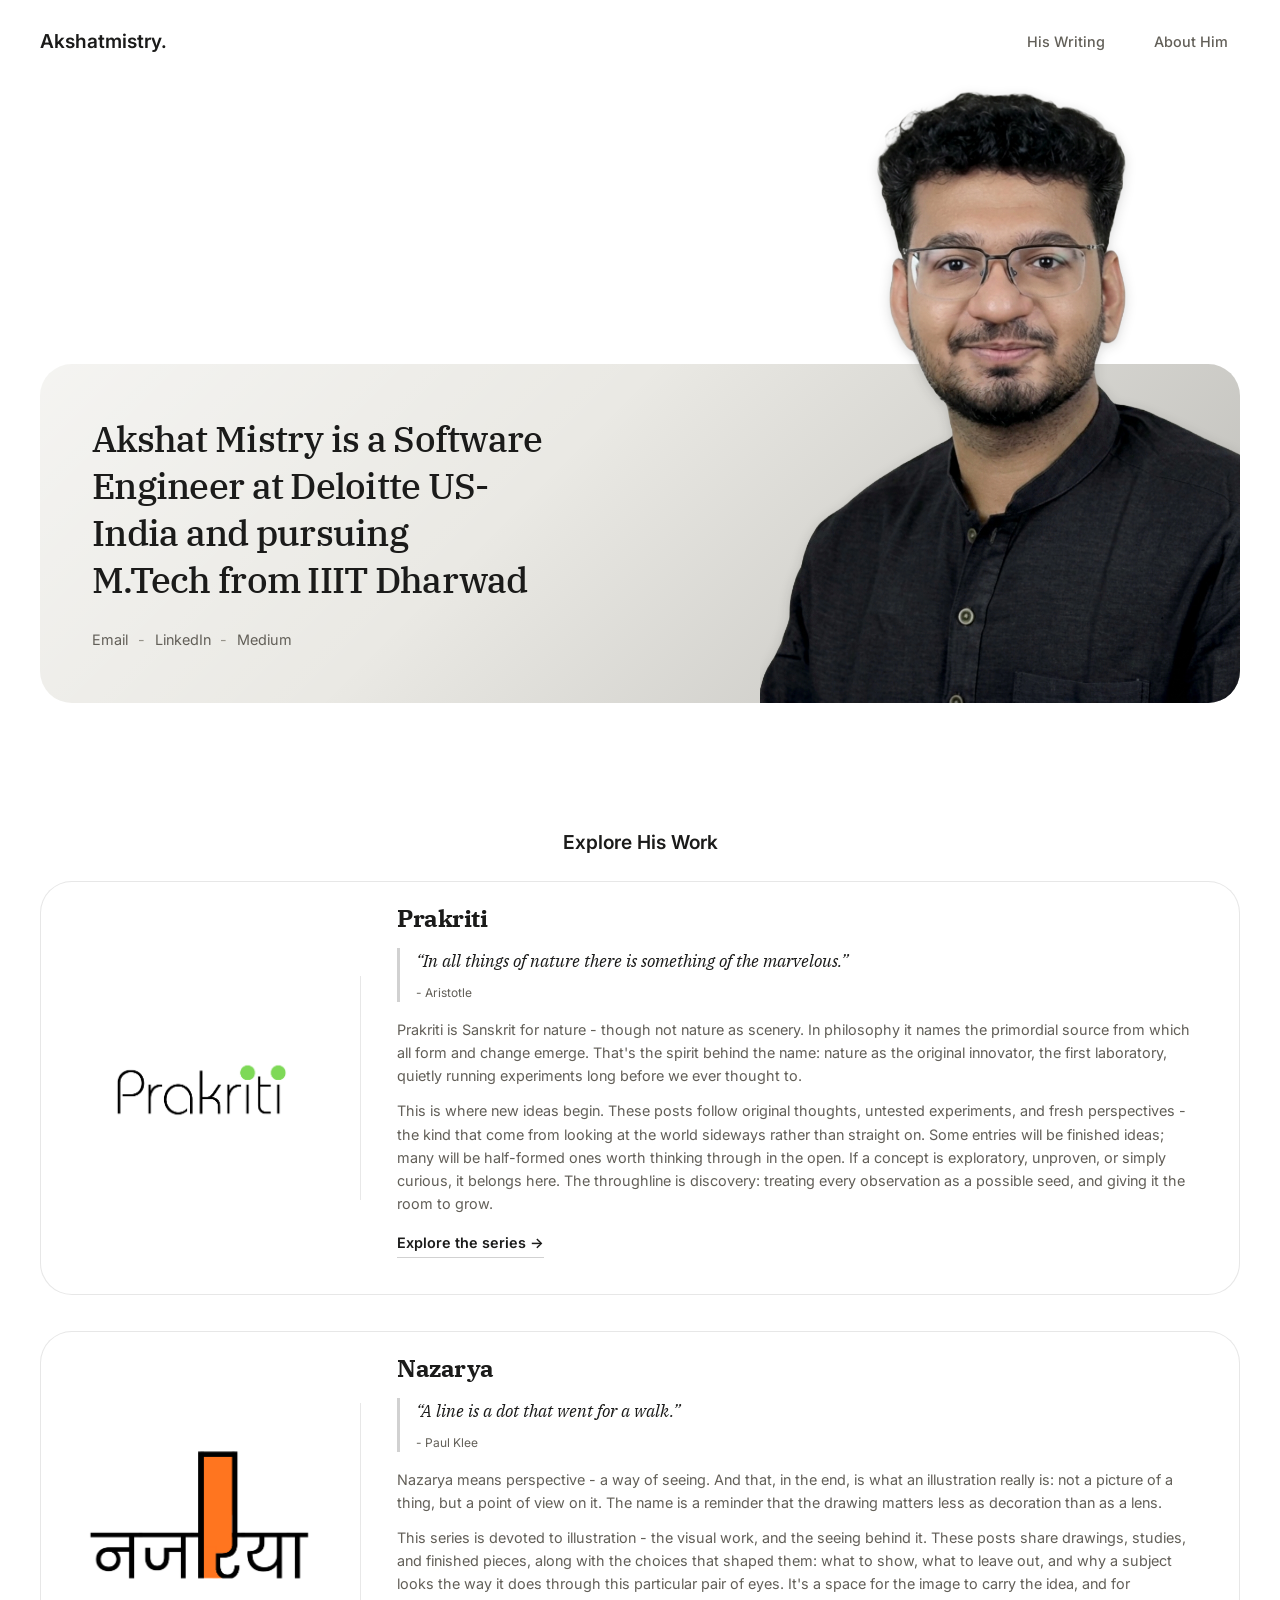
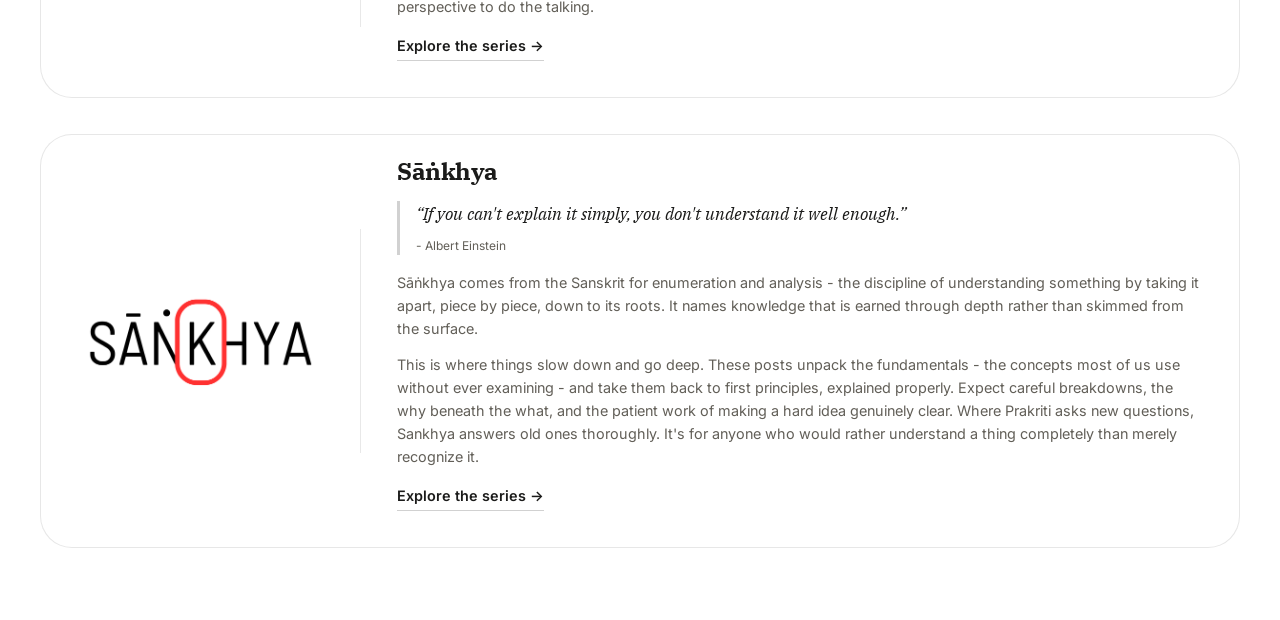
==== commit a5418be6: "new site" ====
--- a/index.html
+++ b/index.html
@@ -1,391 +1,81 @@
 <!doctype html>
 <html lang="en">
 <head>
-  <meta charset="utf-8">
-  <meta name="viewport" content="width=device-width, initial-scale=1">
-  <meta name="description" content="Practice exam hub for the Claude Certified Architect – Foundations (CCAR-F) certification - one self-contained practice set per domain.">
-  <title>CCAR-F Practice Exams</title>
-  <style>
-    :root {
-      --bg: #ffffff;
-      --bg-raised: #f7f7f8;
-      --text: #171a20;
-      --text-muted: #6b6f76;
-      --border: #e6e6e9;
-      --selected-bg: #171a20;
-      --selected-text: #ffffff;
-      --focus-ring: #3b82f6;
-      --shadow: 0 1px 2px rgba(20, 20, 22, 0.04);
-    }
-
-    :root[data-theme="dark"] {
-      --bg: #121214;
-      --bg-raised: #1b1c1f;
-      --text: #f2f2f3;
-      --text-muted: #9a9ca3;
-      --border: #2c2d31;
-      --selected-bg: #f2f2f3;
-      --selected-text: #121214;
-      --focus-ring: #6aa9ff;
-      --shadow: none;
-    }
-
-    * {
-      box-sizing: border-box;
-    }
-
-    html {
-      height: 100%;
-    }
-
-    body {
-      min-height: 100%;
-      margin: 0;
-      color: var(--text);
-      background: var(--bg);
-      font-family: -apple-system, BlinkMacSystemFont, "Segoe UI", Roboto, Helvetica, Arial, sans-serif;
-      font-size: 17px;
-      line-height: 1.6;
-      -webkit-font-smoothing: antialiased;
-      transition: background 0.2s ease, color 0.2s ease;
-    }
-
-    @media (prefers-reduced-motion: reduce) {
-      * {
-        transition: none !important;
-      }
-    }
-
-    a {
-      color: inherit;
-    }
-
-    .skip-link {
-      position: absolute;
-      top: -40px;
-      left: 8px;
-      z-index: 100;
-      padding: 8px 14px;
-      border-radius: 6px;
-      background: var(--selected-bg);
-      color: var(--selected-text);
-    }
-
-    .skip-link:focus {
-      top: 8px;
-    }
-
-    /* ---------- Top bar ---------- */
-
-    .topbar {
-      position: sticky;
-      top: 0;
-      z-index: 10;
-      background: color-mix(in srgb, var(--bg) 92%, transparent);
-      backdrop-filter: blur(10px);
-      border-bottom: 1px solid var(--border);
-    }
-
-    .topbar-inner {
-      display: flex;
-      align-items: center;
-      justify-content: space-between;
-      gap: 12px;
-      padding: 10px 20px;
-    }
-
-    .brand {
-      font-size: 0.82rem;
-      font-weight: 700;
-      letter-spacing: 0.02em;
-      white-space: nowrap;
-    }
-
-    .icon-btn {
-      display: inline-flex;
-      align-items: center;
-      justify-content: center;
-      width: 34px;
-      height: 34px;
-      border: 1px solid var(--border);
-      border-radius: 999px;
-      background: transparent;
-      cursor: pointer;
-      font-size: 0.95rem;
-      line-height: 1;
-      color: inherit;
-      font: inherit;
-    }
-
-    .icon-btn:hover {
-      background: var(--bg-raised);
-    }
-
-    .icon-btn:focus-visible,
-    a:focus-visible {
-      outline: 2px solid var(--focus-ring);
-      outline-offset: 2px;
-    }
-
-    .popover {
-      position: absolute;
-      top: 54px;
-      left: 20px;
-      z-index: 20;
-      width: min(360px, calc(100vw - 40px));
-      padding: 18px 20px;
-      border: 1px solid var(--border);
-      border-radius: 12px;
-      background: var(--bg-raised);
-      box-shadow: 0 10px 30px rgba(20, 20, 22, 0.16);
-      font-size: 0.86rem;
-      color: var(--text-muted);
-    }
-
-    .popover h2 {
-      margin: 0 0 10px;
-      font-size: 0.78rem;
-      font-weight: 800;
-      letter-spacing: 0.06em;
-      text-transform: uppercase;
-      color: var(--text);
-    }
-
-    .popover p {
-      margin: 0 0 10px;
-    }
-
-    .popover p:last-child {
-      margin-bottom: 0;
-    }
-
-    .popover a {
-      text-decoration: underline;
-      text-underline-offset: 2px;
-    }
-
-    /* ---------- Hero ---------- */
-
-    .wrap {
-      width: min(680px, calc(100% - 48px));
-      margin: 0 auto;
-    }
-
-    .hero {
-      padding: 56px 0 40px;
-    }
-
-    .hero h1 {
-      margin: 0 0 14px;
-      font-size: clamp(1.7rem, 1.1rem + 2.2vw, 2.5rem);
-      font-weight: 650;
-      line-height: 1.2;
-      letter-spacing: -0.01em;
-    }
-
-    .hero p {
-      margin: 0;
-      max-width: 52ch;
-      color: var(--text-muted);
-      font-size: 1.02rem;
-    }
-
-    /* ---------- Domain list ---------- */
-
-    .domain-list {
-      display: grid;
-      gap: 10px;
-      margin: 0 0 64px;
-      padding: 0;
-      list-style: none;
-    }
-
-    .domain-card {
-      display: flex;
-      align-items: center;
-      gap: 16px;
-      padding: 16px 18px;
-      border: 1px solid var(--border);
-      border-radius: 10px;
-      text-decoration: none;
-      transition: border-color 0.12s ease;
-    }
-
-    a.domain-card:hover,
-    a.domain-card:focus-visible {
-      border-color: var(--text);
-    }
-
-    .domain-card[data-ready="false"] {
-      color: var(--text-muted);
-    }
-
-    .domain-num {
-      display: inline-flex;
-      align-items: center;
-      justify-content: center;
-      width: 34px;
-      height: 34px;
-      border: 1px solid var(--border);
-      border-radius: 50%;
-      font-size: 0.82rem;
-      font-weight: 700;
-      flex: none;
-    }
-
-    .domain-body {
-      flex: 1;
-      min-width: 0;
-    }
-
-    .domain-title {
-      font-size: 1.02rem;
-      font-weight: 620;
-    }
-
-    .domain-desc {
-      margin-top: 2px;
-      color: var(--text-muted);
-      font-size: 0.86rem;
-    }
-
-    .domain-tag {
-      flex: none;
-      padding: 3px 9px;
-      border: 1px solid var(--border);
-      border-radius: 999px;
-      color: var(--text-muted);
-      font-size: 0.72rem;
-      font-weight: 700;
-      white-space: nowrap;
-    }
-  </style>
+  <meta charset="UTF-8" />
+  <meta name="viewport" content="width=device-width, initial-scale=1.0" />
+  <title>Akshat Mistry</title>
+  <meta name="description" content="Software engineer writing about how machines learn to represent meaning." />
+  <link rel="icon" type="image/svg+xml" href="favicon.svg" />
+  <link rel="preconnect" href="https://fonts.googleapis.com" />
+  <link rel="preconnect" href="https://fonts.gstatic.com" crossorigin />
+  <link rel="stylesheet" href="styles.css" />
+  <script>
+    document.documentElement.classList.add('js');
+  </script>
 </head>
 <body>
-  <a class="skip-link" href="#main">Skip to content</a>
+<header class="nav">
+  <div class="nav-inner container">
+    <a class="nav-mark" href="index.html">Akshatmistry.</a>
+    <nav class="nav-links" aria-label="Primary">
+      <a href="explore.html">His Writing</a>
+      <button type="button" data-open-about>About Him</button>
+    </nav>
+  </div>
+</header>
 
-  <header class="topbar">
-    <div class="topbar-inner">
-      <div style="display:flex; align-items:center; gap:10px;">
-        <button type="button" id="info-btn" class="icon-btn" aria-haspopup="true" aria-expanded="false" title="About this site">i</button>
-        <span class="brand">CCAR&#8209;F Practice</span>
+<main>
+  <section class="hero-wrap container">
+    <div class="hero-panel">
+      <div class="hero-copy">
+        <h1 class="hero-headline reveal" id="profile-headline"></h1>
+        <div class="hero-contacts reveal" id="hero-contacts">
+          <button type="button" class="contact-link" id="hero-contact-email" data-copy-email>Email</button>
+          <span class="contact-sep" aria-hidden="true"> - </span>
+          <a class="contact-link" id="hero-contact-linkedin" target="_blank" rel="noopener noreferrer">LinkedIn</a>
+          <span class="contact-sep" aria-hidden="true"> - </span>
+          <a class="contact-link" id="hero-contact-medium" target="_blank" rel="noopener noreferrer">Medium</a>
+        </div>
       </div>
-      <button type="button" id="theme-btn" class="icon-btn" title="Toggle dark / light theme">&#9789;</button>
+
+      <div class="hero-figure">
+        <div class="portrait-shadow">
+          <div class="portrait-frame">
+            <img id="profile-portrait" alt="Portrait" />
+          </div>
+        </div>
+      </div>
     </div>
-    <div class="popover" id="info-popover" hidden>
-      <h2>About this site</h2>
-      <p>Independently authored study questions, not official Anthropic exam items. Each domain below is a self-contained practice set mirroring the official scenario-based multiple-choice / multiple-response format.</p>
-      <p>Sources:
-        <a href="https://anthropic-partners.skilljar.com/claude-certified-architect-foundations-certification">certification page</a>,
-        <a href="https://everpath-course-content.s3-accelerate.amazonaws.com/instructor%2F6nizmqk8tpzpfjvt6qmmav7rh%2Fpublic%2F1783542750%2FClaude+Certified+Architect+%E2%80%93+Foundations+Exam+Guide.pdf">exam guide</a>,
-        <a href="https://code.claude.com/docs/en/overview">Claude Code docs</a>.
-      </p>
-      <p>Companion essay: <a href="https://medium.com/@akshat.mistry/part-viii-cca-f-domain-3-claude-code-configuration-workflows-91959a6f5dd1?sharedUserId=akshat.mistry">Sāṅkhya - Part VIII</a></p>
+  </section>
+
+  <section class="series-wrap container" id="series">
+    <a class="series-title" href="#series-root">Explore His Work</a>
+    <div class="series-grid" id="series-root"></div>
+  </section>
+</main>
+
+<div class="about-modal-backdrop" id="about-modal-backdrop" hidden>
+  <div class="about-modal-panel" role="dialog" aria-modal="true" aria-labelledby="about-modal-name">
+    <button type="button" class="about-modal-close" data-close-about aria-label="Close">
+      <svg viewBox="0 0 24 24" fill="none" stroke="currentColor" stroke-width="1.8" aria-hidden="true">
+        <path d="M6 6l12 12M18 6 6 18" stroke-linecap="round" />
+      </svg>
+    </button>
+    <p class="about-modal-name" id="about-modal-name">Akshatmistry.</p>
+    <div class="about-modal-scroll">
+      <div id="about-modal-body"></div>
+      <div class="about-modal-contacts">
+        <button type="button" class="contact-link" id="about-contact-email" data-copy-email>Email</button>
+        <span class="contact-sep" aria-hidden="true"> - </span>
+        <a class="contact-link" id="about-contact-linkedin" target="_blank" rel="noopener noreferrer">LinkedIn</a>
+        <span class="contact-sep" aria-hidden="true"> - </span>
+        <a class="contact-link" id="about-contact-medium" target="_blank" rel="noopener noreferrer">Medium</a>
+      </div>
     </div>
-  </header>
+  </div>
+</div>
 
-  <main id="main">
-    <div class="wrap">
-      <div class="hero">
-        <h1>Claude Certified Architect &ndash; Foundations</h1>
-        <p>Pick a domain to start a 60-question practice set. Each one opens as its own self-contained page &mdash; your progress in one doesn't affect the others.</p>
-      </div>
-      <ul class="domain-list" id="domain-list"></ul>
-    </div>
-  </main>
-
-  <script>
-    // Add, remove, or edit entries as each domain's practice page ships.
-    // Set ready:true and fill in title/weight/path once a domain folder exists.
-    const domains = [
-      { id: 1, title: "Domain 1", weight: "", desc: "Practice questions for this domain.", path: "domain-1/", ready: false },
-      { id: 2, title: "Domain 2", weight: "", desc: "Practice questions for this domain.", path: "domain-2/", ready: false },
-      {
-        id: 3,
-        title: "Claude Code Configuration & Workflows",
-        weight: "20%",
-        desc: "60 scenario-based questions on CLAUDE.md hierarchy, commands & skills, path rules, plan mode, iterative refinement, and CI/permission governance.",
-        path: "domain-3/",
-        ready: true
-      },
-      { id: 4, title: "Domain 4", weight: "", desc: "Practice questions for this domain.", path: "domain-4/", ready: false },
-      { id: 5, title: "Domain 5", weight: "", desc: "Practice questions for this domain.", path: "domain-5/", ready: false }
-      // { id: 6, title: "Domain 6", weight: "", desc: "Practice questions for this domain.", path: "domain-6/", ready: false }
-    ];
-
-    function escapeHtml(value) {
-      return String(value)
-        .replaceAll("&", "&amp;")
-        .replaceAll("<", "&lt;")
-        .replaceAll(">", "&gt;")
-        .replaceAll('"', "&quot;")
-        .replaceAll("'", "&#039;");
-    }
-
-    function renderDomains() {
-      const list = document.getElementById("domain-list");
-      list.innerHTML = domains.map((domain) => {
-        const tag = domain.ready
-          ? (domain.weight ? `<span class="domain-tag">${escapeHtml(domain.weight)}</span>` : "")
-          : `<span class="domain-tag">Coming soon</span>`;
-        const inner = `
-          <span class="domain-num">${String(domain.id).padStart(2, "0")}</span>
-          <span class="domain-body">
-            <span class="domain-title">${escapeHtml(domain.title)}</span>
-            <span class="domain-desc">${escapeHtml(domain.desc)}</span>
-          </span>
-          ${tag}
-        `;
-        return domain.ready
-          ? `<li><a class="domain-card" data-ready="true" href="${escapeHtml(domain.path)}">${inner}</a></li>`
-          : `<li><div class="domain-card" data-ready="false">${inner}</div></li>`;
-      }).join("");
-    }
-
-    function applyTheme(theme) {
-      document.documentElement.setAttribute("data-theme", theme);
-      const btn = document.getElementById("theme-btn");
-      btn.textContent = theme === "dark" ? "☀" : "☽";
-      btn.setAttribute("aria-label", theme === "dark" ? "Switch to light theme" : "Switch to dark theme");
-    }
-
-    function init() {
-      renderDomains();
-
-      const stored = localStorage.getItem("ccarf-theme");
-      const theme = stored === "dark" || stored === "light"
-        ? stored
-        : (window.matchMedia && window.matchMedia("(prefers-color-scheme: dark)").matches ? "dark" : "light");
-      applyTheme(theme);
-
-      document.getElementById("theme-btn").addEventListener("click", () => {
-        const next = document.documentElement.getAttribute("data-theme") === "dark" ? "light" : "dark";
-        applyTheme(next);
-        try { localStorage.setItem("ccarf-theme", next); } catch { /* storage unavailable */ }
-      });
-
-      const infoBtn = document.getElementById("info-btn");
-      const infoPopover = document.getElementById("info-popover");
-      infoBtn.addEventListener("click", () => {
-        const willOpen = infoPopover.hidden;
-        infoPopover.hidden = !willOpen;
-        infoBtn.setAttribute("aria-expanded", String(willOpen));
-      });
-      document.addEventListener("click", (event) => {
-        if (!infoPopover.hidden && !infoPopover.contains(event.target) && event.target !== infoBtn) {
-          infoPopover.hidden = true;
-          infoBtn.setAttribute("aria-expanded", "false");
-        }
-      });
-      document.addEventListener("keydown", (event) => {
-        if (event.key === "Escape" && !infoPopover.hidden) {
-          infoPopover.hidden = true;
-          infoBtn.setAttribute("aria-expanded", "false");
-        }
-      });
-    }
-
-    init();
-  </script>
+<script src="script.js"></script>
+<script src="content.js"></script>
 </body>
-</html>
+</html>
--- a/styles.css
+++ b/styles.css
@@ -0,0 +1,887 @@
+/*
+Two families, deliberately: nav/body/UI text stays on the same system-font
+approach apple.com uses (-apple-system/BlinkMacSystemFont gives Mac/iOS
+visitors real SF Pro for free, since SF Pro itself can't be shipped as a
+webfont off Apple platforms; Inter is the fallback for everyone else). The
+hero headline gets its own serif - matching the reference's editorial
+headline-vs-sans-UI pairing - via IBM Plex Serif.
+*/
+@import url('https://fonts.googleapis.com/css2?family=Inter:wght@400;500;600;700&family=IBM+Plex+Serif:wght@400;500&display=swap');
+
+:root {
+    --bg: #ffffff;
+    --panel: #eae9e4;
+    --ink: #1b1b1a;
+    --ink-soft: #625f58;
+    --ink-faint: #96938a;
+    --line: rgba(27, 27, 26, 0.1);
+    --line-strong: rgba(27, 27, 26, 0.2);
+    --font-sans: -apple-system, BlinkMacSystemFont, 'Inter', 'Segoe UI', Roboto, Helvetica, Arial, sans-serif;
+    --font-display: 'IBM Plex Serif', 'Iowan Old Style', Georgia, serif;
+    --font-body: var(--font-sans);
+    --text-xs: 0.75rem;
+    --text-sm: 0.9rem;
+    --text-base: 1.05rem;
+    --text-md: 1.2rem;
+    --text-lg: 1.5rem;
+    --text-xl: 2rem;
+    --text-2xl: 2.75rem;
+    --space-1: 0.25rem;
+    --space-2: 0.5rem;
+    --space-3: 0.75rem;
+    --space-4: 1rem;
+    --space-5: 1.5rem;
+    --space-6: 2.25rem;
+    --space-7: 3.25rem;
+    --space-8: 4.5rem;
+    --radius-sm: 10px;
+    --radius-md: 20px;
+    --radius-lg: 32px;
+    --radius-pill: 999px;
+    --measure: 60ch;
+    --dur-fast: 160ms;
+    --dur-med: 420ms;
+    --ease: cubic-bezier(0.22, 1, 0.36, 1);
+}
+
+*,
+*::before,
+*::after {
+    box-sizing: border-box;
+}
+
+html {
+    height: 100%;
+    -webkit-text-size-adjust: 100%;
+    /* the reduced-motion block below already forces this back to auto -
+    this is the smooth-scroll behavior it was written to guard against. */
+    scroll-behavior: smooth;
+}
+
+body {
+    margin: 0;
+    background: var(--bg);
+    color: var(--ink);
+    font-family: var(--font-body);
+    font-size: var(--text-base);
+    line-height: 1.6;
+}
+
+h1,
+h2,
+h3 {
+    font-family: var(--font-display);
+    font-weight: 700;
+    letter-spacing: -0.02em;
+    line-height: 1.08;
+    text-wrap: balance;
+    margin: 0;
+}
+
+p {
+    margin: 0;
+}
+
+a {
+    color: inherit;
+}
+
+img {
+    max-width: 100%;
+    display: block;
+}
+
+button {
+    font: inherit;
+    color: inherit;
+    background: none;
+    border: 0;
+    cursor: pointer;
+}
+
+.container {
+    width: 100%;
+    max-width: 78rem;
+    margin-inline: auto;
+    padding-inline: var(--space-5);
+}
+
+:focus-visible {
+    outline: 2.5px solid var(--ink);
+    outline-offset: 3px;
+    border-radius: 4px;
+}
+
+::selection {
+    background: rgba(27, 27, 26, 0.14);
+}
+
+.eyebrow {
+    font-family: var(--font-sans);
+    font-weight: 600;
+    font-size: var(--text-xs);
+    letter-spacing: 0.08em;
+    text-transform: uppercase;
+    color: var(--ink-soft);
+}
+
+/* ---------- progressive-enhancement reveal ---------- */
+.js .reveal {
+    opacity: 0;
+    transform: translateY(14px);
+    transition: opacity var(--dur-med) var(--ease), transform var(--dur-med) var(--ease);
+}
+
+.js .reveal.is-visible {
+    opacity: 1;
+    transform: none;
+}
+
+@media (prefers-reduced-motion: reduce) {
+    *,
+    *::before,
+    *::after {
+        animation-duration: 0.001ms !important;
+        animation-iteration-count: 1 !important;
+        transition-duration: 0.001ms !important;
+        scroll-behavior: auto !important;
+    }
+    .js .reveal {
+        opacity: 1;
+        transform: none;
+    }
+}
+
+/* ---------- nav ---------- */
+.nav {
+    /* pinned across the whole scroll, not just the hero - the frosted glass
+    on ::before only earns its keep if content keeps passing behind it as
+    the page scrolls, rather than scrolling away with everything else. */
+    position: sticky;
+    top: 0;
+    z-index: 40;
+    padding-block: var(--space-5);
+}
+
+/*
+The frosted-glass backdrop lives on this ::before, not on .nav itself.
+backdrop-filter creates a stacking context on whatever element it's set
+on - same trapping effect as z-index - so if .nav had it directly,
+.nav-links would still be sealed inside .nav's context with no way to
+out-rank .portrait-shadow outside it. A ::before has no descendants of
+its own to trap, so it can carry the blur with no side effect on stacking.
+*/
+.nav::before {
+    content: '';
+    position: absolute;
+    inset: 0;
+    /* translucent + blurred, not solid - the portrait extends up behind the
+    nav (see .portrait-shadow's poke), and a fully opaque background here
+    would hide it completely up to one hard line right at the nav's own
+    edge, then reveal it all at once. Frosted glass keeps nav text legible
+    without masking the image so abruptly. */
+    background: rgba(255, 255, 255, 0.6);
+    backdrop-filter: blur(14px);
+    -webkit-backdrop-filter: blur(14px);
+}
+
+.nav-inner {
+    position: relative;
+    display: flex;
+    align-items: center;
+    justify-content: space-between;
+}
+
+.nav-mark {
+    /* explicitly --font-sans, not --font-display - the wordmark stays sans
+    ("jonnyczar." in the reference) even though the hero headline below is
+    serif; the two are deliberately different faces, not a mistake to sync */
+    font-family: var(--font-sans);
+    font-weight: 600;
+    font-size: var(--text-md);
+    text-decoration: none;
+    color: var(--ink);
+}
+
+.nav-links {
+    /* higher than .portrait-shadow's z-index:20 - the portrait renders above
+    the nav bar itself (so it stays crisp, not dimmed by the nav's frosted
+    glass), but the actual links need to out-rank the portrait too, or the
+    image covers them and they stop being clickable. */
+    position: relative;
+    z-index: 30;
+    display: flex;
+    align-items: center;
+    gap: var(--space-5);
+    font-family: var(--font-body);
+    font-weight: 500;
+    font-size: var(--text-sm);
+}
+
+.nav-links a,
+.nav-links button {
+    /* a background chip, not just text - once above the portrait, these can
+    land on top of dark hair, and var(--ink-soft) text has no chance of
+    staying legible against that without something opaque behind it. */
+    font: inherit;
+    background: rgba(255, 255, 255, 0.85);
+    backdrop-filter: blur(6px);
+    -webkit-backdrop-filter: blur(6px);
+    padding: 0.3rem 0.7rem;
+    border-radius: var(--radius-pill);
+    text-decoration: none;
+    color: var(--ink-soft);
+    border: 1px solid transparent;
+    cursor: pointer;
+    transition: color var(--dur-fast) var(--ease), border-color var(--dur-fast) var(--ease);
+}
+
+.nav-links a:hover,
+.nav-links button:hover,
+.nav-links a[aria-current='page'] {
+    color: var(--ink);
+    border-color: var(--line-strong);
+}
+
+/* ---------- hero ---------- */
+.hero-wrap {
+    /* fixed height, bottom-anchored content: .hero-panel sits flush against
+    the bottom of this box (justify-content) and grows *upward* as the
+    headline gets longer, rather than growing downward from a fixed top
+    padding. That keeps the panel's bottom edge - and therefore
+    .portrait-shadow's bottom:0 anchor and its poke above the nav - at the
+    same fixed position regardless of how many lines profile.json's
+    headline wraps to.
+    The number itself comes from working backward from that: portrait
+    height (41rem) + this box's own bottom padding (space-7) minus the
+    ~2rem of poke wanted above the nav. All three of those are fixed
+    quantities independent of profile.json, which is exactly why this can
+    be a constant instead of something to keep recalculating. */
+    height: 42rem;
+    display: flex;
+    flex-direction: column;
+    justify-content: flex-end;
+    padding-bottom: var(--space-7);
+}
+
+.hero-panel {
+    position: relative;
+    background-color: var(--panel);
+    /* mild grey, deepening slightly toward the bottom-right - same move as the
+    reference: it eases the panel into the photo instead of a flat card
+    with a photo dropped on top */
+    background-image: linear-gradient(135deg, rgba(255, 255, 255, 0.5) 0%, transparent 40%, rgba(20, 20, 18, 0.22) 100%);
+    border-radius: var(--radius-lg);
+    /* one value, all four sides - .hero-copy's text used to sit off-center
+    because the frame's own padding wasn't uniform (space-8 vertical vs
+    space-7 horizontal) while a separately fixed panel height tried to
+    center it in whatever space that left over. Equal padding on every
+    side, with height left intrinsic to content (below), means the frame
+    always wraps its own content evenly - nothing to keep recalculating
+    by hand as profile.json's text changes. */
+    padding: var(--space-7);
+    display: grid;
+    grid-template-columns: 1.15fr 0.85fr;
+    gap: var(--space-6);
+    /* no explicit height: it now sizes to whatever .hero-copy's content (plus
+    the padding above) actually needs, bounded by content.js's character
+    cap rather than by a number tuned for one specific headline length.
+    The portrait is unaffected by this either way - .portrait-shadow is
+    positioned with bottom:0 against .hero-panel directly, which holds
+    regardless of what height the panel resolves to. */
+}
+
+.hero-copy {
+    grid-column: 1;
+    max-width: 46ch;
+}
+
+.hero-headline {
+    font-family: var(--font-display);
+    font-weight: 500;
+    font-size: clamp(1.5rem, 1rem + 1.8vw, 2.25rem);
+    line-height: 1.3;
+    max-width: 30ch;
+    color: var(--ink);
+}
+
+.hero-contacts {
+    margin-top: var(--space-5);
+    font-family: var(--font-sans);
+    font-size: var(--text-sm);
+}
+
+/*
+The dash separators are their own <span>s in the HTML, not ::after content
+on the links - an ::after glued onto an <a> renders *inside* that anchor's
+box, so hovering/underlining/focusing the link visibly swallows the dash
+too. Plain siblings keep the separator neutral.
+*/
+.contact-sep {
+    color: var(--ink-faint);
+    margin-inline: 0.4em;
+}
+
+.contact-link {
+    position: relative;
+    color: var(--ink-soft);
+    text-decoration: none;
+    padding: 0;
+}
+
+.contact-link:hover {
+    color: var(--ink);
+    text-decoration: underline;
+}
+
+/* Small feedback bubble for the email "copy" buttons (see script.js) */
+.copy-tooltip {
+    position: absolute;
+    left: 50%;
+    bottom: calc(100% + 0.4rem);
+    transform: translate(-50%, 4px);
+    background: var(--ink);
+    color: var(--bg);
+    font-family: var(--font-sans);
+    font-size: var(--text-xs);
+    white-space: nowrap;
+    padding: 0.3rem 0.65rem;
+    border-radius: var(--radius-sm);
+    opacity: 0;
+    pointer-events: none;
+    transition: opacity 150ms ease, transform 150ms ease;
+}
+
+.copy-tooltip.is-visible {
+    opacity: 1;
+    transform: translate(-50%, 0);
+}
+
+.hero-figure {
+    grid-column: 2;
+    grid-row: 1;
+    height: 100%;
+}
+
+/*
+.portrait-shadow is positioned against .hero-panel (not .hero-figure) so
+its offsets ignore the panel's own padding: bottom/right sit flush with
+the panel's true edges, and the extra height lets the head break out above
+the top - the treatment from the reference image. .hero-figure itself just
+reserves the grid column.
+The drop-shadow filter lives on the <img> itself, not a wrapper - it needs
+to follow the photo's actual (transparent-PNG) silhouette. Putting it on
+an ancestor instead makes it trace that ancestor's own box/clip shape,
+which for .portrait-frame is a plain rounded rectangle - a hard, straight
+edge instead of a soft shadow following the person's outline.
+*/
+.portrait-shadow {
+    position: absolute;
+    right: 0;
+    bottom: 0;
+    /* above the nav (z-index:10) - the portrait stays fully crisp where it
+    overlaps the nav's frosted glass, instead of being the thing that gets
+    blurred/dimmed. .nav-links has its own still-higher z-index below so
+    the links stay clickable rather than getting covered by hair. */
+    z-index: 20;
+    /* fixed, in lockstep with .hero-panel's own fixed height: not tied to
+    viewport size or content. .hero-wrap's top padding is deliberately
+    larger than this poke so it clears the nav bar rather than painting
+    over it. */
+    height: 41rem;
+    width: auto;
+    aspect-ratio: 896 / 1194;
+    max-width: 30rem;
+}
+
+.portrait-frame {
+    position: relative;
+    width: 100%;
+    height: 100%;
+    /*
+    Only bottom-right sits on an actual edge (the panel's own corner - same
+    radius, same point, so the two curves read as one). The frame now
+    extends most of a head-height above a much shorter panel, so top-left,
+    top-right, and bottom-left are all just floating in open space with no
+    edge to follow - rounding any of them just clips a chunk out of the
+    hair/silhouette in a straight-ish line instead of tracing anything real.
+    */
+    border-radius: 0 0 var(--radius-lg) 0;
+    overflow: hidden;
+}
+
+.portrait-frame img {
+    display: block;
+    width: 100%;
+    height: 100%;
+    /*
+    .portrait-frame's overflow:hidden clips exactly at the image's own
+    edge - frame and image are the same size, so there's no spare room for
+    a shadow to fade into before hitting that boundary. A big soft shadow
+    (the kind with real blur/spread) reliably shows a seam somewhere because
+    of that; keeping it this tight means there's barely anything left to
+    clip in the first place.
+    */
+    filter: drop-shadow(0 3px 6px rgba(20, 20, 18, 0.16));
+}
+
+@media (max-width: 860px) {
+    .hero-wrap {
+        height: auto;
+        display: block;
+        padding-bottom: var(--space-6);
+    }
+    .hero-panel {
+        grid-template-columns: 1fr;
+        min-height: 0;
+        padding: var(--space-6) var(--space-5) var(--space-8);
+    }
+    .hero-copy {
+        grid-column: 1;
+        order: 2;
+    }
+    .hero-figure {
+        grid-column: 1;
+        order: 1;
+        height: auto;
+        padding-top: var(--space-4);
+        display: flex;
+        justify-content: center;
+    }
+    /*
+    On mobile the frame drops back into normal flow (no top break-out - the
+    layout is too tight for it); the glass card stays position:absolute but
+    now centers against this normal-flow box instead of the desktop one.
+    .portrait-frame needs no override here - it's already width:100%/height:100%
+    of whatever .portrait-shadow resolves to.
+    */
+    .portrait-shadow {
+        position: relative;
+        width: 100%;
+        max-width: 15rem;
+        height: auto;
+    }
+    .hero-copy h1 {
+        font-size: var(--text-xl);
+    }
+}
+
+/* ---------- series ---------- */
+.series-wrap {
+    padding-block: var(--space-8);
+}
+
+.series-title {
+    /* same treatment as .nav-mark, not the small tracked-out .eyebrow label -
+    this is announcing the section, not captioning something below it. */
+    display: block;
+    font-family: var(--font-sans);
+    font-weight: 600;
+    font-size: var(--text-md);
+    color: var(--ink);
+    text-align: center;
+    text-decoration: none;
+}
+
+.series-title:hover {
+    text-decoration: underline;
+}
+
+.series-grid {
+    /* full-width horizontal rows stacked down the page, not side-by-side
+    columns - each series gets the whole container's width to lay the
+    image and its text out next to each other. */
+    display: flex;
+    flex-direction: column;
+    gap: var(--space-6);
+    margin-top: var(--space-5);
+}
+
+.series-card {
+    /* white, not the hero's grey panel - sits quietly on the page rather than
+    reading as a filled block; the hairline border is what still lets it
+    register as its own frame. */
+    display: flex;
+    flex-direction: row;
+    align-items: stretch;
+    background-color: var(--bg);
+    border: 1px solid var(--line);
+    border-radius: var(--radius-lg);
+    overflow: hidden;
+}
+
+.series-card-image {
+    /* these are wordmark-style logos, not photos - object-fit:cover on a
+    stretched-height box was cropping most of the wide logo out of frame.
+    A fixed, moderate box + contain + padding shows the whole mark instead,
+    independent of how tall the text column next to it happens to be. */
+    display: block;
+    width: 20rem;
+    height: 14rem;
+    align-self: center;
+    flex-shrink: 0;
+    object-fit: contain;
+    padding: var(--space-5);
+    border-right: 1px solid var(--line);
+}
+
+.series-card-content {
+    display: flex;
+    flex-direction: column;
+    flex: 1;
+    padding: var(--space-5) var(--space-6) var(--space-6);
+}
+
+.series-card-name {
+    font-size: var(--text-lg);
+}
+
+.series-card-quote {
+    margin: var(--space-4) 0;
+    padding-left: var(--space-4);
+    border-left: 3px solid var(--line-strong);
+}
+
+.series-card-quote p {
+    font-family: var(--font-display);
+    font-style: italic;
+    font-size: var(--text-base);
+    color: var(--ink);
+}
+
+.series-card-quote p::before {
+    content: '\201C';
+}
+
+.series-card-quote p::after {
+    content: '\201D';
+}
+
+.series-card-quote cite {
+    display: block;
+    margin-top: var(--space-2);
+    font-family: var(--font-sans);
+    font-style: normal;
+    font-size: var(--text-xs);
+    color: var(--ink-soft);
+}
+
+.series-card-body p {
+    color: var(--ink-soft);
+    font-size: var(--text-sm);
+    margin-bottom: var(--space-3);
+}
+
+.series-card-body p:last-child {
+    margin-bottom: 0;
+}
+
+.series-card-link {
+    /* auto margin, not a fixed one - pins the link to the bottom of the
+    card's stretched height instead of leaving uneven trailing gaps when
+    one series' text is shorter than its siblings'. */
+    margin-top: auto;
+    padding-top: var(--space-4);
+    align-self: flex-start;
+    font-family: var(--font-sans);
+    font-weight: 600;
+    font-size: var(--text-sm);
+    color: var(--ink);
+    text-decoration: none;
+    border-bottom: 1px solid var(--line-strong);
+    padding-bottom: 0.2rem;
+}
+
+.series-card-link:hover {
+    border-color: var(--ink);
+}
+
+/*
+This rule must come after the base .series-card rules above (same
+specificity - source order decides the tie), not inside the earlier
+hero media query block, or the unconditional row-layout rules would win
+the cascade at narrow widths despite this one's narrower condition.
+*/
+@media (max-width: 860px) {
+    .series-card {
+        flex-direction: column;
+    }
+    .series-card-image {
+        width: 100%;
+        height: 12rem;
+        align-self: stretch;
+        border-right: none;
+        border-bottom: 1px solid var(--line);
+    }
+}
+
+/* ---------- about popup ---------- */
+body.modal-open {
+    overflow: hidden;
+}
+
+.about-modal-backdrop {
+    position: fixed;
+    inset: 0;
+    z-index: 100;
+    display: flex;
+    align-items: center;
+    justify-content: center;
+    padding: var(--space-5);
+    background: rgba(27, 27, 26, 0.35);
+    backdrop-filter: blur(6px);
+    -webkit-backdrop-filter: blur(6px);
+}
+
+.about-modal-backdrop[hidden] {
+    display: none;
+}
+
+.about-modal-panel {
+    position: relative;
+    /* width is a fixed target (the reading-column width is a design choice,
+    independent of how much text there is), but height is a ceiling -
+    short content should shrink the panel down to fit it, with scrolling
+    only kicking in once content actually reaches this max. */
+    width: min(90vw, 52rem);
+    max-height: min(85vh, 38rem);
+    display: flex;
+    flex-direction: column;
+    overflow: hidden;
+    /* heavier blur than .nav::before's formula, but *more* opaque, not less
+    - this panel is the main event, not a bar something scrolls behind,
+    so what's behind it should read as an indistinct wash of light/dark
+    rather than something translucent enough to compete with the text.
+    More blur washes it out; more opacity keeps it from just showing
+    through anyway underneath that blur. */
+    background: rgba(255, 255, 255, 0.85);
+    backdrop-filter: blur(40px);
+    -webkit-backdrop-filter: blur(40px);
+    border-radius: var(--radius-lg);
+    box-shadow: 0 24px 50px -20px rgba(20, 20, 18, 0.35);
+}
+
+.about-modal-close {
+    position: absolute;
+    top: var(--space-3);
+    right: var(--space-3);
+    z-index: 1;
+    width: 1.75rem;
+    height: 1.75rem;
+    display: inline-flex;
+    align-items: center;
+    justify-content: center;
+    border-radius: 50%;
+    background: rgba(255, 255, 255, 0.7);
+    color: var(--ink-soft);
+    transition: color var(--dur-fast) var(--ease);
+}
+
+.about-modal-close:hover {
+    color: var(--ink);
+}
+
+.about-modal-close svg {
+    width: 1rem;
+    height: 1rem;
+}
+
+.about-modal-name {
+    /* same treatment as .nav-mark ("Akshatmistry.") - sans, weight 600,
+    left-aligned, not the serif headline register - this *is* that mark,
+    hardcoded in index.html rather than pulled from about.json. Sits
+    outside .about-modal-scroll so it (and the close button) stay in view
+    no matter how far down the bio you scroll.
+    Left/right match .about-modal-scroll below exactly, so the header and
+    the body text share one straight edge instead of the header looking
+    inset differently than the paragraphs under it. */
+    margin: 0;
+    padding: var(--space-6) var(--space-6) var(--space-4);
+    font-family: var(--font-sans);
+    font-weight: 600;
+    font-size: var(--text-md);
+    color: var(--ink);
+    border-bottom: 1px solid var(--line);
+}
+
+.about-modal-scroll {
+    /* flex items default to min-height:auto, which lets a tall child grow
+    past its flex parent's max-height instead of ever scrolling within
+    it - min-height:0 is what actually lets this obey .about-modal-panel's
+    max-height and scroll internally. */
+    min-height: 0;
+    overflow-y: auto;
+    padding: var(--space-5) var(--space-6) var(--space-6);
+    scrollbar-width: thin;
+    scrollbar-color: var(--line-strong) transparent;
+}
+
+.about-modal-scroll::-webkit-scrollbar {
+    width: 7px;
+}
+
+.about-modal-scroll::-webkit-scrollbar-track {
+    background: transparent;
+}
+
+.about-modal-scroll::-webkit-scrollbar-thumb {
+    background-color: var(--line-strong);
+    border-radius: var(--radius-pill);
+}
+
+.about-modal-scroll p {
+    color: var(--ink);
+    font-size: var(--text-sm);
+    line-height: 1.62;
+    margin: 0 0 var(--space-4);
+}
+
+.about-modal-scroll p:last-of-type {
+    margin-bottom: 0;
+}
+
+.about-modal-contacts {
+    margin-top: var(--space-4);
+    padding-top: var(--space-4);
+    border-top: 1px solid var(--line);
+    font-family: var(--font-sans);
+    font-size: var(--text-sm);
+}
+
+/* ---------- explore page ---------- */
+.explore {
+    padding-block: var(--space-7) var(--space-8);
+}
+
+.explore-head h1 {
+    font-size: var(--text-2xl);
+    margin-block: var(--space-2) var(--space-3);
+}
+
+.explore-intro {
+    color: var(--ink-soft);
+    max-width: var(--measure);
+    margin-bottom: var(--space-7);
+}
+
+/* one series' content on screen at a time, so same-series groups never
+have to compete for attention with a different series' - each series'
+panel gets its own subtle tint, matching the color already established
+by that series' own logo, rather than one shared grey. */
+[data-series="prakriti"] {
+    --tint: #e6efe0;
+}
+
+[data-series="nazarya"] {
+    --tint: #f2e9dd;
+}
+
+[data-series="sankhya"] {
+    --tint: #f2e2df;
+}
+
+.archive-tabs {
+    display: flex;
+    gap: var(--space-6);
+    border-bottom: 1px solid var(--line);
+    margin-bottom: var(--space-5);
+}
+
+.archive-tab {
+    font-family: var(--font-sans);
+    font-size: var(--text-sm);
+    font-weight: 500;
+    color: var(--ink-faint);
+    padding-block: var(--space-3);
+    border-bottom: 2px solid transparent;
+    margin-bottom: -1px;
+    transition: color var(--dur-fast) var(--ease), border-color var(--dur-fast) var(--ease);
+}
+
+.archive-tab.active {
+    color: var(--ink);
+    border-bottom-color: var(--ink);
+}
+
+.archive-panel {
+    display: none;
+    flex-direction: column;
+    gap: var(--space-4);
+}
+
+.archive-panel.active {
+    display: flex;
+}
+
+.archive-group {
+    /* its own frame, not one shared panel with an internal rule - with two
+    groups in the same series, a divider line still read as one
+    continuous block; separate frames (still the same series' tint, so
+    they read as siblings) make each group unmistakable on its own. */
+    background: var(--tint);
+    border-radius: var(--radius-md);
+    padding: var(--space-5);
+}
+
+.archive-group-desc {
+    color: var(--ink-soft);
+    font-size: var(--text-sm);
+    max-width: var(--measure);
+    margin-block: var(--space-1) var(--space-3);
+}
+
+.archive-empty {
+    background: var(--tint);
+    border-radius: var(--radius-md);
+    padding: var(--space-5);
+    color: var(--ink-faint);
+    font-size: var(--text-sm);
+}
+
+.post-list {
+    counter-reset: post-index;
+    list-style: none;
+    margin: 0;
+    padding: 0;
+    border-top: 1px solid var(--line);
+}
+
+.post-list li {
+    counter-increment: post-index;
+    border-bottom: 1px solid var(--line);
+}
+
+.post-list a > span::before {
+    content: counter(post-index) '. ';
+    color: var(--ink-faint);
+}
+
+.post-list a {
+    display: flex;
+    align-items: center;
+    justify-content: space-between;
+    gap: var(--space-3);
+    padding-block: var(--space-4);
+    text-decoration: none;
+    color: var(--ink);
+    font-family: var(--font-display);
+    font-size: var(--text-md);
+    transition: color var(--dur-fast) var(--ease);
+}
+
+.post-list a svg {
+    flex: none;
+    width: 1.1rem;
+    height: 1.1rem;
+    color: var(--ink-faint);
+    transition: transform var(--dur-fast) var(--ease), color var(--dur-fast) var(--ease);
+}
+
+.post-list a:hover {
+    color: var(--ink-soft);
+}
+
+.post-list a:hover svg {
+    color: var(--ink);
+    transform: translate(2px, -2px);
+}
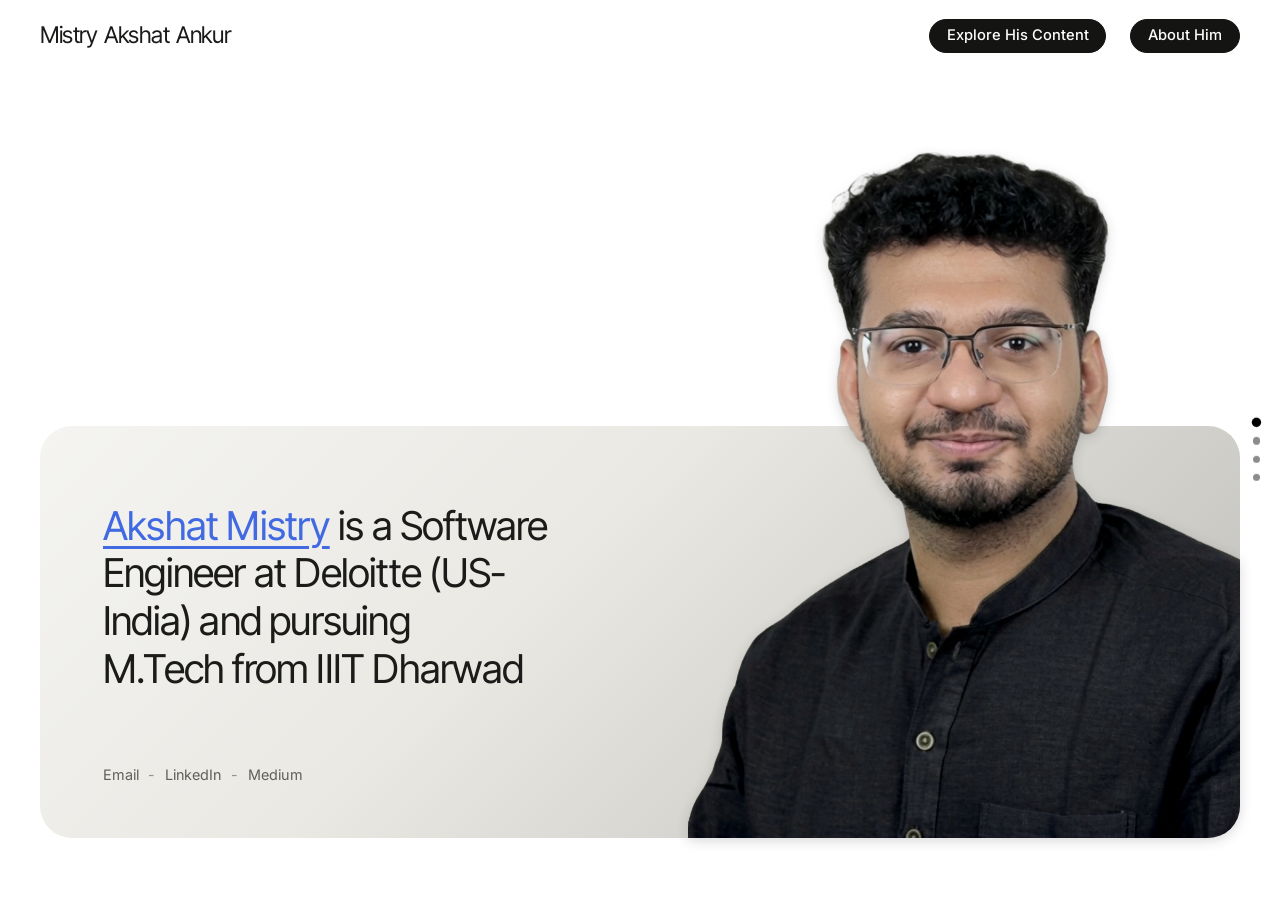
==== commit 2d15f880: "Redesign welcome and explore pages, drive them from JSON config, add Pages CMS - Welcome page as a f" ====
--- a/index.html
+++ b/index.html
@@ -1,81 +1,117 @@
-<!doctype html>
-<html lang="en">
-<head>
-  <meta charset="UTF-8" />
-  <meta name="viewport" content="width=device-width, initial-scale=1.0" />
-  <title>Akshat Mistry</title>
-  <meta name="description" content="Software engineer writing about how machines learn to represent meaning." />
-  <link rel="icon" type="image/svg+xml" href="favicon.svg" />
-  <link rel="preconnect" href="https://fonts.googleapis.com" />
-  <link rel="preconnect" href="https://fonts.gstatic.com" crossorigin />
-  <link rel="stylesheet" href="styles.css" />
-  <script>
-    document.documentElement.classList.add('js');
-  </script>
-</head>
-<body>
-<header class="nav">
-  <div class="nav-inner container">
-    <a class="nav-mark" href="index.html">Akshatmistry.</a>
-    <nav class="nav-links" aria-label="Primary">
-      <a href="explore.html">His Writing</a>
-      <button type="button" data-open-about>About Him</button>
-    </nav>
-  </div>
-</header>
-
-<main>
-  <section class="hero-wrap container">
-    <div class="hero-panel">
-      <div class="hero-copy">
-        <h1 class="hero-headline reveal" id="profile-headline"></h1>
-        <div class="hero-contacts reveal" id="hero-contacts">
-          <button type="button" class="contact-link" id="hero-contact-email" data-copy-email>Email</button>
-          <span class="contact-sep" aria-hidden="true"> - </span>
-          <a class="contact-link" id="hero-contact-linkedin" target="_blank" rel="noopener noreferrer">LinkedIn</a>
-          <span class="contact-sep" aria-hidden="true"> - </span>
-          <a class="contact-link" id="hero-contact-medium" target="_blank" rel="noopener noreferrer">Medium</a>
-        </div>
-      </div>
-
-      <div class="hero-figure">
-        <div class="portrait-shadow">
-          <div class="portrait-frame">
-            <img id="profile-portrait" alt="Portrait" />
-          </div>
-        </div>
-      </div>
-    </div>
-  </section>
-
-  <section class="series-wrap container" id="series">
-    <a class="series-title" href="#series-root">Explore His Work</a>
-    <div class="series-grid" id="series-root"></div>
-  </section>
-</main>
-
-<div class="about-modal-backdrop" id="about-modal-backdrop" hidden>
-  <div class="about-modal-panel" role="dialog" aria-modal="true" aria-labelledby="about-modal-name">
-    <button type="button" class="about-modal-close" data-close-about aria-label="Close">
-      <svg viewBox="0 0 24 24" fill="none" stroke="currentColor" stroke-width="1.8" aria-hidden="true">
-        <path d="M6 6l12 12M18 6 6 18" stroke-linecap="round" />
-      </svg>
-    </button>
-    <p class="about-modal-name" id="about-modal-name">Akshatmistry.</p>
-    <div class="about-modal-scroll">
-      <div id="about-modal-body"></div>
-      <div class="about-modal-contacts">
-        <button type="button" class="contact-link" id="about-contact-email" data-copy-email>Email</button>
-        <span class="contact-sep" aria-hidden="true"> - </span>
-        <a class="contact-link" id="about-contact-linkedin" target="_blank" rel="noopener noreferrer">LinkedIn</a>
-        <span class="contact-sep" aria-hidden="true"> - </span>
-        <a class="contact-link" id="about-contact-medium" target="_blank" rel="noopener noreferrer">Medium</a>
-      </div>
-    </div>
-  </div>
-</div>
-
-<script src="script.js"></script>
-<script src="content.js"></script>
-</body>
+<!doctype html>
+<html lang="en">
+<head>
+  <meta charset="UTF-8" />
+  <!-- fixed 1280px-wide layout: phones show the desktop view, scaled to fit, not a reflowed mobile layout -->
+  <meta name="viewport" content="width=1280" />
+  <title>Akshat Mistry</title>
+  <meta name="description" content="Software engineer writing about how machines learn to represent meaning." />
+  <link rel="icon" type="image/svg+xml" href="assets/favicon.svg" />
+  <link rel="preconnect" href="https://fonts.googleapis.com" />
+  <link rel="preconnect" href="https://fonts.gstatic.com" crossorigin />
+  <link rel="stylesheet" href="assets/site.css?v=20261123d" />
+  <script>
+    document.documentElement.classList.add('js');
+  </script>
+</head>
+<body class="deck">
+<header class="nav">
+  <div class="nav-inner container">
+    <a class="nav-mark" href="index.html" data-wordmark data-name="Mistry Akshat Ankur"><span class="wm" aria-hidden="true"></span></a>
+    <nav class="nav-links" id="nav-links" aria-label="Primary"></nav>
+  </div>
+</header>
+
+<main>
+  <!-- .hero-pin is taller than the screen; the hero sticks inside it while the
+       page scrolls, and scroll position picks the slide (see site.js). -->
+  <div class="hero-pin">
+  <section class="hero-wrap container">
+    <div class="hero-panel">
+      <div class="hero-copy">
+        <!-- The stage is the clipped window the slides move through: scrolling
+             pushes the current slide up past the panel's top edge, then the next
+             one rises in. Contacts below stay put. -->
+        <div class="hero-stage" id="hero-stage">
+          <section class="hero-slide is-active" data-slide>
+            <h1 class="hero-headline reveal" id="profile-headline"></h1>
+          </section>
+          <section class="hero-slide" data-slide aria-hidden="true">
+            <p class="slide-lead" id="s2-primary"></p>
+            <a class="slide-link pill pill-arrow" id="s2-button" href="#"></a>
+          </section>
+        </div>
+        <div class="hero-contacts reveal" id="hero-contacts"></div>
+      </div>
+
+      <div class="hero-figure">
+        <div class="portrait-shadow">
+          <div class="portrait-frame">
+            <img id="profile-portrait" alt="" />
+          </div>
+        </div>
+      </div>
+    </div>
+  </section>
+  </div>
+</main>
+
+<!-- Step dots (fixed, right edge) and the empty grey page the last step lands on. -->
+<div class="hero-dots" id="hero-dots" aria-label="Page steps"></div>
+<div class="next-page" id="next-page" aria-hidden="true">
+  <div class="next-inner">
+    <div class="next-head">
+      <p class="next-eyebrow" id="s4-pre"></p>
+      <h2 class="next-title" id="s4-primary"></h2>
+    </div>
+    <div class="target-cards" id="target-cards"></div>
+  </div>
+  <!-- opens Pages CMS (config/homepage.json -> site.cms); hidden when no link is set -->
+  <a class="cms-link" id="cms-link" href="#" target="_blank" rel="noopener noreferrer" hidden></a>
+</div>
+
+<!-- Full-screen black certifications stage: fades in over the whole page while
+     the scroll position is inside the pinned stretch (see site.js), and
+     fades out when the page moves on. -->
+<div class="cert-stage" id="cert-stage" aria-hidden="true">
+  <div class="cert-head">
+    <p class="cert-eyebrow" id="s3-pre"></p>
+    <h2 class="cert-title" id="s3-primary"></h2>
+    <p class="cert-count" id="cert-count-line"></p>
+  </div>
+  <div class="cert-marquee">
+    <ul class="cert-track" id="cert-track"></ul>
+  </div>
+</div>
+
+<div class="about-modal-backdrop" id="about-modal-backdrop" hidden>
+  <div class="about-modal-panel" role="dialog" aria-modal="true" aria-labelledby="about-modal-name">
+    <button type="button" class="about-modal-close" data-close-about aria-label="Close">
+      <svg viewBox="0 0 24 24" fill="none" stroke="currentColor" stroke-width="1.8" aria-hidden="true">
+        <path d="M6 6l12 12M18 6 6 18" stroke-linecap="round" />
+      </svg>
+    </button>
+    <p class="about-modal-name" id="about-modal-name"></p>
+    <div class="about-modal-scroll">
+      <div id="about-modal-body"></div>
+      <div class="about-modal-contacts" id="about-contacts"></div>
+    </div>
+  </div>
+</div>
+
+<!-- Popup listing one provider's certifications (name + dates), opened from the summary line -->
+<div class="cert-modal-backdrop" id="cert-modal" hidden>
+  <div class="cert-modal-panel" role="dialog" aria-modal="true" aria-labelledby="cert-modal-title">
+    <button type="button" class="cert-modal-close" id="cert-modal-close" aria-label="Close">
+      <svg viewBox="0 0 24 24" fill="none" stroke="currentColor" stroke-width="1.8" aria-hidden="true">
+        <path d="M6 6l12 12M18 6 6 18" stroke-linecap="round" />
+      </svg>
+    </button>
+    <h3 class="cert-modal-title" id="cert-modal-title"></h3>
+    <ul class="cert-modal-list" id="cert-modal-list"></ul>
+  </div>
+</div>
+
+<script src="assets/site.js?v=20261123d"></script>
+</body>
 </html>
--- a/assets/site.css
+++ b/assets/site.css
@@ -0,0 +1,2798 @@
+/*
+Two families, deliberately: nav/body/UI text stays on the same system-font
+approach apple.com uses (-apple-system/BlinkMacSystemFont gives Mac/iOS
+visitors real SF Pro for free, since SF Pro itself can't be shipped as a
+webfont off Apple platforms; Inter is the fallback for everyone else). The
+hero headline gets its own serif - matching the reference's editorial
+headline-vs-sans-UI pairing - via IBM Plex Serif.
+*/
+@import url('https://fonts.googleapis.com/css2?family=Inter:wght@400..800&family=Inter+Tight:wght@300..800&family=IBM+Plex+Serif:wght@400;500&display=swap');
+
+:root {
+    /* headlines, wordmark, big numbers: Inter Tight (a tighter, more refined cut of Inter, variable weight 300-800).
+    UI text stays on Inter / the system font below. To try another look, change only this line. */
+    --font-head: 'Inter Tight', 'Helvetica Neue', Arial, 'Liberation Sans', sans-serif;
+    --bg: #ffffff;
+    --panel: #eae9e4;
+    --ink: #1b1b1a;
+    --ink-soft: #625f58;
+    --ink-faint: #96938a;
+    --line: rgba(27, 27, 26, 0.1);
+    --line-strong: rgba(27, 27, 26, 0.2);
+    --font-sans: -apple-system, BlinkMacSystemFont, 'Inter', 'Segoe UI', Roboto, Helvetica, Arial, sans-serif;
+    --font-display: 'IBM Plex Serif', 'Iowan Old Style', Georgia, serif;
+    --font-body: var(--font-sans);
+    --text-xs: 0.75rem;
+    --text-sm: 0.9rem;
+    --text-base: 1.05rem;
+    --text-md: 1.2rem;
+    --text-lg: 1.5rem;
+    --text-xl: 2rem;
+    --text-2xl: 2.75rem;
+    --space-1: 0.25rem;
+    --space-2: 0.5rem;
+    --space-3: 0.75rem;
+    --space-4: 1rem;
+    --space-5: 1.5rem;
+    --space-6: 2.25rem;
+    --space-7: 3.25rem;
+    --space-8: 4.5rem;
+    --radius-sm: 10px;
+    --radius-md: 20px;
+    --radius-lg: 32px;
+    --radius-pill: 999px;
+    --measure: 60ch;
+    --nav-h: 4.5rem;
+    --blue: #4169e1;
+    --dur-fast: 160ms;
+    --dur-med: 420ms;
+    --ease: cubic-bezier(0.22, 1, 0.36, 1);
+}
+
+*,
+*::before,
+*::after {
+    box-sizing: border-box;
+}
+
+html {
+    height: 100%;
+    -webkit-text-size-adjust: 100%;
+    /* the reduced-motion block below already forces this back to auto -
+    this is the smooth-scroll behavior it was written to guard against. */
+    scroll-behavior: smooth;
+}
+
+body {
+    margin: 0;
+    background: var(--bg);
+    color: var(--ink);
+    font-family: var(--font-body);
+    font-size: var(--text-base);
+    line-height: 1.6;
+}
+
+h1,
+h2,
+h3 {
+    font-family: var(--font-display);
+    font-weight: 700;
+    letter-spacing: -0.02em;
+    line-height: 1.08;
+    text-wrap: balance;
+    margin: 0;
+}
+
+p {
+    margin: 0;
+}
+
+a {
+    color: inherit;
+}
+
+img {
+    max-width: 100%;
+    display: block;
+}
+
+button {
+    font: inherit;
+    color: inherit;
+    background: none;
+    border: 0;
+    cursor: pointer;
+}
+
+.container {
+    width: 100%;
+    max-width: 78rem;
+    margin-inline: auto;
+    padding-inline: var(--space-5);
+}
+
+:focus-visible {
+    outline: 2.5px solid var(--ink);
+    outline-offset: 3px;
+    border-radius: 4px;
+}
+
+::selection {
+    background: rgba(247, 216, 155, 0.85);
+    color: #0a0a0a;
+}
+
+.eyebrow {
+    font-family: var(--font-sans);
+    font-weight: 600;
+    font-size: var(--text-xs);
+    letter-spacing: 0.08em;
+    text-transform: uppercase;
+    color: var(--ink-soft);
+}
+
+/* ---------- progressive-enhancement reveal ---------- */
+.js .reveal {
+    opacity: 0;
+    transform: translateY(14px);
+    transition: opacity var(--dur-med) var(--ease), transform var(--dur-med) var(--ease);
+}
+
+.js .reveal.is-visible {
+    opacity: 1;
+    transform: none;
+}
+
+@media (prefers-reduced-motion: reduce) {
+    *,
+    *::before,
+    *::after {
+        animation-duration: 0.001ms !important;
+        animation-iteration-count: 1 !important;
+        transition-duration: 0.001ms !important;
+        scroll-behavior: auto !important;
+    }
+    .js .reveal {
+        opacity: 1;
+        transform: none;
+    }
+    .hero-slide,
+    .hero-slide.is-active {
+        transition-delay: 0s !important;
+    }
+}
+
+/* ---------- nav ---------- */
+.nav {
+    /* pinned across the whole scroll, not just the hero - the frosted glass
+    on ::before only earns its keep if content keeps passing behind it as
+    the page scrolls, rather than scrolling away with everything else. */
+    position: sticky;
+    top: 0;
+    z-index: 40;
+    height: var(--nav-h);
+    display: flex;
+    align-items: center;
+}
+
+/*
+The frosted-glass backdrop lives on this ::before, not on .nav itself.
+backdrop-filter creates a stacking context on whatever element it's set
+on - same trapping effect as z-index - so if .nav had it directly,
+.nav-links would still be sealed inside .nav's context with no way to
+out-rank .portrait-shadow outside it. A ::before has no descendants of
+its own to trap, so it can carry the blur with no side effect on stacking.
+*/
+.nav::before {
+    content: '';
+    position: absolute;
+    inset: 0;
+    /* translucent + blurred, not solid - the portrait extends up behind the
+    nav (see .portrait-shadow's poke), and a fully opaque background here
+    would hide it completely up to one hard line right at the nav's own
+    edge, then reveal it all at once. Frosted glass keeps nav text legible
+    without masking the image so abruptly. */
+    background: rgba(255, 255, 255, 0.6);
+    backdrop-filter: blur(14px);
+    -webkit-backdrop-filter: blur(14px);
+}
+
+.nav-inner {
+    position: relative;
+    width: 100%;
+    display: flex;
+    align-items: center;
+    justify-content: space-between;
+}
+
+.nav-mark {
+    /* explicitly --font-sans, not --font-display - the wordmark stays sans
+    ("jonnyczar." in the reference) even though the hero headline below is
+    serif; the two are deliberately different faces, not a mistake to sync */
+    font-family: var(--font-sans);
+    font-weight: 600;
+    font-size: var(--text-md);
+    text-decoration: none;
+    color: var(--ink);
+}
+
+.nav-links {
+    /* higher than .portrait-shadow's z-index:20 - the portrait renders above
+    the nav bar itself (so it stays crisp, not dimmed by the nav's frosted
+    glass), but the actual links need to out-rank the portrait too, or the
+    image covers them and they stop being clickable. */
+    position: relative;
+    z-index: 30;
+    display: flex;
+    align-items: center;
+    gap: var(--space-5);
+    font-family: var(--font-body);
+    font-weight: 500;
+    font-size: var(--text-sm);
+}
+
+.nav-links a,
+.nav-links button {
+    /* a background chip, not just text - once above the portrait, these can
+    land on top of dark hair, and var(--ink-soft) text has no chance of
+    staying legible against that without something opaque behind it. */
+    font: inherit;
+    white-space: nowrap;
+    background: rgba(255, 255, 255, 0.85);
+    backdrop-filter: blur(6px);
+    -webkit-backdrop-filter: blur(6px);
+    padding: 0.3rem 0.7rem;
+    border-radius: var(--radius-pill);
+    text-decoration: none;
+    color: var(--ink-soft);
+    border: 1px solid transparent;
+    cursor: pointer;
+    transition: color var(--dur-fast) var(--ease), border-color var(--dur-fast) var(--ease);
+}
+
+.nav-links a:hover,
+.nav-links button:hover,
+.nav-links a[aria-current='page'] {
+    color: var(--ink);
+    border-color: var(--line-strong);
+}
+
+/* ---------- hero ---------- */
+/*
+The first screen is exactly: nav + hero, nothing else. Everything is derived
+from the space left under the nav (--hero-h) so the whole composition scales
+with the viewport instead of relying on fixed rem sizes:
+  --hero-h  vertical room available for the portrait (viewport - nav - gutter)
+  --panel-w the panel's width (container max, minus its side padding)
+  --ph      portrait height: limited by height *and* by width, so on a
+            narrow-but-tall window the portrait shrinks rather than crowding
+            the text out of the panel.
+The panel is a fixed fraction of the portrait's height, which is what keeps
+the head breaking out above it at every size. The series section simply
+starts below this box, so it only appears on scroll.
+*/
+/*
+Scroll-pinned hero: .hero-pin is (screen + --scroll-run) tall and the hero
+sticks just under the nav for that whole stretch, so the page stands still
+while scroll position drives everything (see site.js - RUN there must match).
+*/
+.hero-pin {
+    --scroll-run: 180vh;
+    height: calc(100vh - var(--nav-h) + var(--scroll-run));
+}
+
+@supports (height: 100svh) {
+    .hero-pin {
+        --scroll-run: 180svh;
+        height: calc(100svh - var(--nav-h) + var(--scroll-run));
+    }
+}
+
+.hero-wrap {
+    position: sticky;
+    top: var(--nav-h);
+    --hero-gutter: 2rem;
+    --hero-h: calc(100vh - var(--nav-h) - var(--hero-gutter));
+    --panel-w: calc(min(78rem, 100vw) - 3rem);
+    --ph: min(var(--hero-h), calc(var(--panel-w) * 0.613));
+    height: calc(100vh - var(--nav-h));
+    display: flex;
+    flex-direction: column;
+    /* centred (with the portrait's overhang reserved on the panel below) so a
+    tall, narrow screen gets the hero in the middle, not stuck at the bottom */
+    justify-content: center;
+    padding-bottom: var(--hero-gutter);
+}
+
+@supports (height: 100svh) {
+    .hero-wrap {
+        --hero-h: calc(100svh - var(--nav-h) - var(--hero-gutter));
+        height: calc(100svh - var(--nav-h));
+    }
+}
+
+.hero-panel {
+    position: relative;
+    flex: none;
+    margin-top: calc(var(--ph) * 0.44);
+    height: calc(var(--ph) * 0.56);
+    background-color: var(--panel);
+    background-image: linear-gradient(135deg, rgba(255, 255, 255, 0.5) 0%, transparent 40%, rgba(20, 20, 18, 0.22) 100%);
+    border-radius: var(--radius-lg);
+    display: grid;
+    grid-template-columns: 1fr minmax(0, 0.42fr);
+    align-items: center;
+    padding-inline: calc(var(--ph) * 0.085);
+    gap: var(--space-5);
+}
+
+.hero-copy {
+    grid-column: 1;
+    /* never run under the portrait: panel width minus portrait width
+    (0.75 * --ph) minus left padding and breathing room */
+    max-width: min(46ch, calc(var(--panel-w) - var(--ph) * 0.9 - 2rem));
+    /* full panel height: the stage below fills everything above the contacts,
+    so its clip edge is the panel's own top edge */
+    align-self: stretch;
+    display: flex;
+    flex-direction: column;
+    padding-bottom: calc(var(--ph) * 0.07);
+}
+
+/* ---------- hero slides ---------- */
+.hero-stage {
+    position: relative;
+    flex: 1;
+    min-height: 0;
+    overflow: hidden;
+}
+
+/*
+Slides are positioned by site.js on every frame from the scroll position
+(one leaves up through the stage's top edge, then the next rises in), so there
+are no CSS transitions here - they would only lag behind the scrub.
+*/
+.hero-slide {
+    position: absolute;
+    inset: 0;
+    display: flex;
+    flex-direction: column;
+    justify-content: flex-end;
+    padding-bottom: clamp(0.6rem, calc(var(--ph) * 0.03), var(--space-5));
+    transform: translateY(105%);
+    opacity: 0;
+    visibility: hidden;
+    will-change: transform, opacity;
+}
+
+.slide-eyebrow {
+    font-family: var(--font-sans);
+    font-weight: 600;
+    font-size: clamp(0.7rem, calc(var(--ph) * 0.02), 0.8rem);
+    letter-spacing: 0.08em;
+    text-transform: uppercase;
+    color: var(--ink-soft);
+    margin-bottom: clamp(0.5rem, calc(var(--ph) * 0.025), var(--space-4));
+}
+
+.slide-lead {
+    font-size: clamp(1.15rem, calc(var(--ph) * 0.054), 2.6rem);
+    line-height: 1.2;
+    color: var(--ink);
+}
+
+.slide-link {
+    align-self: flex-start;
+    margin-top: clamp(0.6rem, calc(var(--ph) * 0.03), var(--space-5));
+    font-family: var(--font-sans);
+    font-weight: 600;
+    font-size: clamp(0.85rem, calc(var(--ph) * 0.03), 1.1rem);
+    color: var(--blue);
+    text-decoration: none;
+    border-bottom: 1px solid currentColor;
+    padding-bottom: 0.15rem;
+}
+
+.slide-link:hover {
+    opacity: 0.75;
+}
+
+/* progress dots, left edge of the panel; also clickable */
+.hero-dots {
+    position: absolute;
+    left: calc(var(--ph) * 0.03);
+    top: 50%;
+    transform: translateY(-50%);
+    z-index: 5;
+    display: flex;
+    flex-direction: column;
+    gap: 0.6rem;
+}
+
+.hero-dot {
+    width: 0.45rem;
+    height: 0.45rem;
+    padding: 0;
+    border-radius: 50%;
+    background: var(--ink-faint);
+    opacity: 0.5;
+    transition: opacity var(--dur-fast) var(--ease), transform var(--dur-fast) var(--ease), background var(--dur-fast) var(--ease);
+}
+
+.hero-dot:hover {
+    opacity: 0.85;
+}
+
+.hero-dot.is-active {
+    background: var(--ink);
+    opacity: 1;
+    transform: scale(1.35);
+}
+
+/* Hero type: plain neo-grotesque sans, regular weight, with a blue accent
+phrase (.hl) - replaces the earlier serif. */
+.hero-headline,
+.slide-lead {
+    font-family: var(--font-head);
+    font-weight: 400;
+    letter-spacing: -0.01em;
+}
+
+.hl {
+    color: var(--blue);
+}
+
+/* the name in the intro line - opens the About window */
+.about-link {
+    cursor: pointer;
+    text-decoration: underline;
+    text-decoration-thickness: 0.07em;
+    text-underline-offset: 0.16em;
+}
+.about-link:hover { text-decoration-thickness: 0.12em; }
+
+.hero-headline {
+    font-size: clamp(1.15rem, calc(var(--ph) * 0.054), 2.6rem);
+    line-height: 1.2;
+    color: var(--ink);
+}
+
+.hero-contacts {
+    margin-top: clamp(0.6rem, calc(var(--ph) * 0.03), var(--space-5));
+    font-family: var(--font-sans);
+    font-size: clamp(0.75rem, calc(var(--ph) * 0.022), var(--text-sm));
+}
+
+/*
+The dash separators are their own <span>s in the HTML, not ::after content
+on the links - an ::after glued onto an <a> renders *inside* that anchor's
+box, so hovering/underlining/focusing the link visibly swallows the dash
+too. Plain siblings keep the separator neutral.
+*/
+.contact-sep {
+    color: var(--ink-faint);
+    margin-inline: 0.4em;
+}
+
+.contact-link {
+    position: relative;
+    color: var(--ink-soft);
+    text-decoration: none;
+    padding: 0;
+}
+
+.contact-link:hover {
+    color: var(--ink);
+    text-decoration: underline;
+}
+
+/* Small feedback bubble for the email "copy" buttons (see site.js) */
+.copy-tooltip {
+    position: absolute;
+    left: 50%;
+    bottom: calc(100% + 0.4rem);
+    transform: translate(-50%, 4px);
+    background: var(--ink);
+    color: var(--bg);
+    font-family: var(--font-sans);
+    font-size: var(--text-xs);
+    white-space: nowrap;
+    padding: 0.3rem 0.65rem;
+    border-radius: var(--radius-sm);
+    opacity: 0;
+    pointer-events: none;
+    transition: opacity 150ms ease, transform 150ms ease;
+}
+
+.copy-tooltip.is-visible {
+    opacity: 1;
+    transform: translate(-50%, 0);
+}
+
+.hero-figure {
+    grid-column: 2;
+    grid-row: 1;
+    height: 100%;
+}
+
+/*
+.portrait-shadow is positioned against .hero-panel so its offsets ignore the
+panel's padding: bottom/right sit flush with the panel's true edges, and its
+height (--ph) is taller than the panel, so the head breaks out above the top.
+The drop-shadow filter lives on the <img> itself so it follows the photo's
+transparent-PNG silhouette rather than a rectangular box.
+*/
+.portrait-shadow {
+    position: absolute;
+    right: 0;
+    bottom: 0;
+    z-index: 20;
+    height: var(--ph);
+    aspect-ratio: 896 / 1194;
+}
+
+.portrait-frame {
+    position: relative;
+    width: 100%;
+    height: 100%;
+    /* only bottom-right sits on a real edge (the panel's own corner) */
+    border-radius: 0 0 var(--radius-lg) 0;
+    /* visible, not hidden: the zoom below must never be sliced by the frame */
+    overflow: visible;
+}
+
+.portrait-frame img {
+    display: block;
+    width: 100%;
+    height: 100%;
+    object-fit: contain;
+    object-position: bottom right;
+    filter: drop-shadow(0 3px 6px rgba(20, 20, 18, 0.16));
+}
+
+/*
+Narrow screens: no room for text beside the photo, so the panel fills the
+space under the nav and stacks portrait (flexible row) above the text
+(natural height). Still exactly one screen.
+*/
+@media (max-width: 700px) {
+    .hero-wrap {
+        --hero-gutter: 1rem;
+    }
+    .hero-panel {
+        height: var(--hero-h);
+        grid-template-columns: 1fr;
+        grid-template-rows: minmax(0, 1fr) auto;
+        align-items: stretch;
+        padding: var(--space-5);
+        gap: var(--space-4);
+    }
+    .hero-figure {
+        grid-column: 1;
+        grid-row: 1;
+        min-height: 0;
+        display: flex;
+        justify-content: center;
+    }
+    .hero-copy {
+        grid-column: 1;
+        grid-row: 2;
+        max-width: none;
+    }
+    .portrait-shadow {
+        position: relative;
+        height: 100%;
+        max-width: 100%;
+    }
+    .portrait-frame {
+        border-radius: 0;
+    }
+    .hero-headline,
+    .slide-lead {
+        font-size: clamp(1.1rem, 5vw, 1.6rem);
+    }
+    .hero-copy {
+        padding-bottom: 0;
+    }
+    .hero-stage {
+        flex: none;
+        height: clamp(9rem, 24vh, 12rem);
+    }
+    .hero-slide {
+        padding-bottom: var(--space-3);
+    }
+    .hero-dots {
+        left: auto;
+        right: var(--space-5);
+        top: auto;
+        bottom: var(--space-5);
+        transform: none;
+        flex-direction: row;
+    }
+    .hero-contacts {
+        font-size: var(--text-sm);
+    }
+}
+
+/* ---------- certifications: full-screen black stage ---------- */
+.cert-stage {
+    --cert-bg: #0b0c0d;
+    position: fixed;
+    inset: 0;
+    z-index: 90;
+    display: flex;
+    flex-direction: column;
+    padding: clamp(1.25rem, 6vh, 3.5rem) 0 clamp(1.25rem, 5vh, 3rem);
+    background: var(--cert-bg);
+    color: #fff;
+    /* a sheet that rises from the bottom (--b: 0..1) and later leaves off the
+    top (--c: 0..1); both are written to :root by site.js each frame */
+    transform: translateY(calc((1 - var(--b, 0)) * 100% - var(--c, 0) * 100%));
+    visibility: hidden;
+    pointer-events: none;
+    will-change: transform;
+}
+
+.cert-head {
+    padding-inline: clamp(1.25rem, 5vw, 4rem);
+}
+
+.cert-eyebrow {
+    font-family: var(--font-head);
+    font-weight: 700;
+    font-size: clamp(0.65rem, 1.1vw, 0.8rem);
+    letter-spacing: 0.14em;
+    text-transform: uppercase;
+    color: #8b8f94;
+}
+
+.cert-title {
+    margin-top: clamp(0.5rem, 2vh, 1rem);
+    font-family: var(--font-head);
+    font-weight: 400;
+    letter-spacing: -0.02em;
+    line-height: 1.05;
+    font-size: clamp(2rem, min(6vw, 10vh), 4.75rem);
+    color: #fff;
+}
+
+.cert-stage .hl {
+    color: #f4a93d;
+}
+
+/*
+Three certifications on screen at a time (two on narrow screens), sliding left
+forever. The fade zones sit well inside the screen edges, so badges dissolve
+with padding around them rather than being cut off at the very edge. The
+animation runs regardless of the pointer - no hover pause.
+*/
+/* --per (badges on screen), --i (which badge the row is stepped to) and
+--cert-fs (name size) are written by site.js */
+.cert-stage {
+    --per: 3;
+}
+
+.cert-marquee {
+    flex: 1;
+    min-height: 0;
+    display: flex;
+    align-items: center;
+    overflow: hidden;
+    /* the left and right margin columns (one column each = 100% / (per + 2)) fade
+    from fully transparent at the screen edge to fully clear where the middle
+    columns begin, so a badge sliding into a margin dissolves gradually, in step
+    with how far into the margin it is, and is never faded anywhere else */
+    --margin: calc(100% / (var(--per, 3) + 2));
+    -webkit-mask-image: linear-gradient(90deg, transparent 0, #000 var(--margin), #000 calc(100% - var(--margin)), transparent 100%);
+    mask-image: linear-gradient(90deg, transparent 0, #000 var(--margin), #000 calc(100% - var(--margin)), transparent 100%);
+}
+
+.cert-track {
+    list-style: none;
+    margin: 0;
+    padding: 0;
+    display: flex;
+    width: max-content;
+    /* the screen is (per + 2) equal columns; the row starts one column in, so the
+    first column is the left margin and the last is the right margin (two
+    identical copies of the list, so it loops) */
+    margin-left: calc(100vw / (var(--per, 3) + 2));
+    /* moved every frame by site.js (smooth, constant speed) */
+    will-change: transform;
+}
+
+/* fewer badges than fit: nothing moves, and no second copy is shown */
+.cert-stage.is-static .cert-track > li[aria-hidden='true'] {
+    display: none;
+}
+
+.cert {
+    flex: none;
+    /* opacity is set per frame by site.js: a badge fades out as it leaves the window */
+    /* one column = 1 / (per + 2) of the screen */
+    width: calc(100vw / (var(--per, 3) + 2));
+    padding-inline: 1vw;
+    display: flex;
+    flex-direction: column;
+    justify-content: flex-end;
+    /* each badge and its text centred in its column: equal spacing, and the
+    group sits centred in the window */
+    align-items: center;
+    text-align: center;
+}
+
+.cert-badge {
+    --badge: min(32vh, calc(100vw / (var(--per, 3) + 2) - 3vw));
+    width: var(--badge);
+    height: var(--badge);
+    display: flex;
+    align-items: flex-end;
+    justify-content: center;
+}
+
+.cert-badge img {
+    width: 100%;
+    height: 100%;
+    object-fit: contain;
+    user-select: none;
+}
+
+/* no badge image: the name is set in big type, centred inside a box the exact
+size and position of a real badge (same --badge square), with the name and
+dates underneath like every other entry */
+.cert-badge-text {
+    align-items: center;
+    justify-content: center;
+    padding: 0 0.25rem;
+    text-align: center;
+    font-family: var(--font-head);
+    font-size: calc(var(--badge) * 0.13);
+    line-height: 1.1;
+    letter-spacing: -0.02em;
+    overflow-wrap: anywhere;
+    color: #f4a93d;
+}
+
+.cert-name {
+    margin-top: clamp(0.6rem, 2vh, 1.1rem);
+    font-family: var(--font-head);
+    font-size: var(--cert-fs, 18px);
+    white-space: nowrap;
+    line-height: 1.2;
+    color: #fff;
+    text-decoration: none;
+}
+
+a.cert-name:hover {
+    text-decoration: underline;
+}
+
+.cert-dates {
+    margin-top: 0.4rem;
+    font-family: var(--font-head);
+    font-size: calc(var(--cert-fs, 18px) * 0.78);
+    white-space: nowrap;
+    letter-spacing: 0.02em;
+    color: #9a9ea3;
+}
+
+
+/* ---------- about popup ---------- */
+body.modal-open {
+    overflow: hidden;
+}
+
+.about-modal-backdrop {
+    position: fixed;
+    inset: 0;
+    z-index: 100;
+    display: flex;
+    align-items: center;
+    justify-content: center;
+    padding: var(--space-5);
+    background: rgba(27, 27, 26, 0.35);
+    backdrop-filter: blur(6px);
+    -webkit-backdrop-filter: blur(6px);
+}
+
+.about-modal-backdrop[hidden] {
+    display: none;
+}
+
+.about-modal-panel {
+    position: relative;
+    /* width is a fixed target (the reading-column width is a design choice,
+    independent of how much text there is), but height is a ceiling -
+    short content should shrink the panel down to fit it, with scrolling
+    only kicking in once content actually reaches this max. */
+    width: min(90vw, 52rem);
+    max-height: min(85vh, 38rem);
+    display: flex;
+    flex-direction: column;
+    overflow: hidden;
+    /* heavier blur than .nav::before's formula, but *more* opaque, not less
+    - this panel is the main event, not a bar something scrolls behind,
+    so what's behind it should read as an indistinct wash of light/dark
+    rather than something translucent enough to compete with the text.
+    More blur washes it out; more opacity keeps it from just showing
+    through anyway underneath that blur. */
+    background: rgba(255, 255, 255, 0.85);
+    backdrop-filter: blur(40px);
+    -webkit-backdrop-filter: blur(40px);
+    border-radius: var(--radius-lg);
+    box-shadow: 0 24px 50px -20px rgba(20, 20, 18, 0.35);
+}
+
+.about-modal-close {
+    position: absolute;
+    top: var(--space-3);
+    right: var(--space-3);
+    z-index: 1;
+    width: 1.75rem;
+    height: 1.75rem;
+    display: inline-flex;
+    align-items: center;
+    justify-content: center;
+    border-radius: 50%;
+    background: rgba(255, 255, 255, 0.7);
+    color: var(--ink-soft);
+    transition: color var(--dur-fast) var(--ease);
+}
+
+.about-modal-close:hover {
+    color: var(--ink);
+}
+
+.about-modal-close svg {
+    width: 1rem;
+    height: 1rem;
+}
+
+.about-modal-name {
+    /* same treatment as .nav-mark ("Akshatmistry.") - sans, weight 600,
+    left-aligned, not the serif headline register - this *is* that mark,
+    hardcoded in index.html rather than pulled from the config. Sits
+    outside .about-modal-scroll so it (and the close button) stay in view
+    no matter how far down the bio you scroll.
+    Left/right match .about-modal-scroll below exactly, so the header and
+    the body text share one straight edge instead of the header looking
+    inset differently than the paragraphs under it. */
+    margin: 0;
+    padding: var(--space-6) var(--space-6) var(--space-4);
+    font-family: var(--font-sans);
+    font-weight: 600;
+    font-size: var(--text-md);
+    color: var(--ink);
+    border-bottom: 1px solid var(--line);
+}
+
+.about-modal-scroll {
+    /* flex items default to min-height:auto, which lets a tall child grow
+    past its flex parent's max-height instead of ever scrolling within
+    it - min-height:0 is what actually lets this obey .about-modal-panel's
+    max-height and scroll internally. */
+    min-height: 0;
+    overflow-y: auto;
+    padding: var(--space-5) var(--space-6) var(--space-6);
+    scrollbar-width: thin;
+    scrollbar-color: var(--line-strong) transparent;
+}
+
+.about-modal-scroll::-webkit-scrollbar {
+    width: 7px;
+}
+
+.about-modal-scroll::-webkit-scrollbar-track {
+    background: transparent;
+}
+
+.about-modal-scroll::-webkit-scrollbar-thumb {
+    background-color: var(--line-strong);
+    border-radius: var(--radius-pill);
+}
+
+.about-modal-scroll p {
+    color: var(--ink);
+    font-size: var(--text-sm);
+    line-height: 1.62;
+    margin: 0 0 var(--space-4);
+}
+
+.about-modal-scroll p:last-of-type {
+    margin-bottom: 0;
+}
+
+.about-modal-contacts {
+    margin-top: var(--space-4);
+    padding-top: var(--space-4);
+    border-top: 1px solid var(--line);
+    font-family: var(--font-sans);
+    font-size: var(--text-sm);
+}
+
+/* ---------- scroll-driven bits ---------- */
+/* writing slide: always plain black text */
+.slide-lead,
+.slide-lead .hl,
+.slide-link {
+    color: #14120d;
+}
+
+/* the hero is pushed up ahead of the rising black sheet (--b: 0..1) */
+.hero-wrap {
+    transform: translateY(calc(var(--b, 0) * -100vh));
+}
+
+/* the panel colour is set per frame by site.js (grey -> pastel yellow); to
+go back to a plain grey panel, delete the backgroundColor lines there */
+
+/* page-load entrance */
+@keyframes hero-rise {
+    from {
+        opacity: 0;
+        transform: translateY(28px);
+    }
+    to {
+        opacity: 1;
+        transform: none;
+    }
+}
+
+.hero-panel {
+    animation: hero-rise 0.9s var(--ease) backwards;
+}
+
+.portrait-shadow {
+    animation: hero-rise 1.1s var(--ease) 0.15s backwards;
+}
+
+/* ---------- welcome page as a deck of steps ---------- */
+/* no page scroll at all: site.js moves one step per gesture */
+body.deck {
+    height: 100vh;
+    overflow: hidden;
+    overscroll-behavior: none;
+    touch-action: none;
+}
+
+@supports (height: 100svh) {
+    body.deck {
+        height: 100svh;
+    }
+}
+
+.deck .hero-pin {
+    height: auto;
+}
+
+/* step dots: fixed on the right; the difference blend keeps them visible on
+white, grey, yellow and black alike */
+.hero-dots {
+    position: fixed;
+    right: 1.25rem;
+    left: auto;
+    top: 50%;
+    bottom: auto;
+    transform: translateY(-50%);
+    z-index: 95;
+    display: flex;
+    flex-direction: column;
+    gap: 0.7rem;
+    mix-blend-mode: difference;
+}
+
+.hero-dot {
+    background: #fff;
+    opacity: 0.45;
+}
+
+.hero-dot.is-active {
+    background: #fff;
+    opacity: 1;
+}
+
+/* the last step: an empty grey page (placeholder for what comes next);
+sits under the nav and under the black card, which leaves off the top to reveal it */
+.next-page {
+    position: fixed;
+    inset: 0;
+    z-index: 35;
+    background: var(--panel);
+    visibility: hidden;
+}
+
+/* the portrait eases up a touch during the first step (--a is 0..1). The zoom
+is anchored at the bottom-right corner, so the photo only grows up and to the
+left, into open space; the frame no longer clips it, and the panel-corner
+rounding sits on the image itself so it still matches the panel. */
+.portrait-frame img {
+    border-radius: 0 0 var(--radius-lg) 0;
+    transform: scale(calc(1 + var(--a, 0) * 0.035));
+    transform-origin: 100% 100%;
+}
+
+/* the count under "His certifications." on the black page (number comes from certifications.json) */
+.cert-count {
+    margin-top: clamp(0.4rem, 1.2vh, 0.8rem);
+    font-family: var(--font-head);
+    font-size: clamp(1rem, min(2vw, 3.4vh), 1.6rem);
+    color: #9a9ea3;
+}
+
+.cert-count-num {
+    color: #f4a93d;
+    font-weight: 700;
+}
+
+.cert-plus {
+    color: #6b6f74;
+}
+
+/* the underlined provider name: opens that provider's list popup */
+.cert-provider {
+    font: inherit;
+    color: #fff;
+    padding: 0;
+    text-decoration: underline;
+    text-underline-offset: 0.2em;
+    text-decoration-thickness: 1px;
+    cursor: pointer;
+    transition: color var(--dur-fast) var(--ease);
+}
+
+.cert-provider:hover,
+.cert-provider:focus-visible {
+    color: #f4a93d;
+}
+
+/* ---------- provider list popup ---------- */
+.cert-modal-backdrop {
+    position: fixed;
+    inset: 0;
+    z-index: 120;
+    display: flex;
+    align-items: center;
+    justify-content: center;
+    padding: 1.5rem;
+    background: rgba(8, 9, 10, 0.55);
+    backdrop-filter: blur(10px);
+    -webkit-backdrop-filter: blur(10px);
+}
+
+.cert-modal-backdrop[hidden] {
+    display: none;
+}
+
+.cert-modal-panel {
+    position: relative;
+    width: min(90vw, 36rem);
+    max-height: min(80vh, 34rem);
+    display: flex;
+    flex-direction: column;
+    padding: 2rem 2rem 1.5rem;
+    border: 1px solid rgba(255, 255, 255, 0.14);
+    border-radius: var(--radius-lg);
+    background: rgba(28, 29, 32, 0.72);
+    backdrop-filter: blur(28px);
+    -webkit-backdrop-filter: blur(28px);
+    box-shadow: 0 24px 60px -20px rgba(0, 0, 0, 0.6);
+    color: #fff;
+}
+
+.cert-modal-close {
+    position: absolute;
+    top: 0.9rem;
+    right: 0.9rem;
+    width: 1.9rem;
+    height: 1.9rem;
+    display: inline-flex;
+    align-items: center;
+    justify-content: center;
+    border-radius: 50%;
+    color: #b6b9bd;
+    transition: color var(--dur-fast) var(--ease);
+}
+
+.cert-modal-close:hover {
+    color: #fff;
+}
+
+.cert-modal-close svg {
+    width: 1.05rem;
+    height: 1.05rem;
+}
+
+.cert-modal-title {
+    font-family: var(--font-head);
+    font-weight: 400;
+    font-size: clamp(1.3rem, 3.2vw, 1.75rem);
+    letter-spacing: -0.01em;
+    margin-bottom: 1.1rem;
+    padding-right: 2rem;
+}
+
+.cert-modal-list {
+    list-style: none;
+    margin: 0;
+    padding: 0;
+    overflow-y: auto;
+    min-height: 0;
+    border-top: 1px solid rgba(255, 255, 255, 0.12);
+    scrollbar-width: thin;
+    scrollbar-color: rgba(255, 255, 255, 0.25) transparent;
+}
+
+.cert-modal-item {
+    display: flex;
+    align-items: baseline;
+    justify-content: space-between;
+    gap: 1.25rem;
+    padding: 0.95rem 0;
+    border-bottom: 1px solid rgba(255, 255, 255, 0.12);
+    font-family: var(--font-head);
+}
+
+.cert-modal-name {
+    font-size: 1rem;
+    color: #fff;
+}
+
+.cert-modal-dates {
+    flex: none;
+    font-size: 0.85rem;
+    color: #a3a7ac;
+    white-space: nowrap;
+}
+
+@media (max-width: 520px) {
+    .cert-modal-item {
+        flex-direction: column;
+        gap: 0.25rem;
+    }
+}
+
+/* ---------- last page: "His Target." ---------- */
+/* fades and rises in as the black card leaves (--c: 0..1, written by site.js) */
+.next-page {
+    /* no header bar on this page, so the content starts at the top */
+    padding-top: 0;
+}
+
+body.deck .nav {
+    /* fades out as the last page is revealed */
+    opacity: calc(1 - var(--c, 0));
+}
+
+.next-inner {
+    height: 100%;
+    display: flex;
+    flex-direction: column;
+    padding: clamp(1.5rem, 6vh, 3.5rem) clamp(1.25rem, 5vw, 4rem) clamp(1.5rem, 6vh, 3.5rem);
+    opacity: var(--c, 0);
+    transform: translateY(calc((1 - var(--c, 0)) * 2.5rem));
+}
+
+.next-eyebrow {
+    font-family: var(--font-head);
+    font-weight: 700;
+    font-size: clamp(0.65rem, 1.1vw, 0.8rem);
+    letter-spacing: 0.14em;
+    text-transform: uppercase;
+    color: var(--ink-faint);
+}
+
+.next-title {
+    margin-top: clamp(0.5rem, 2vh, 1rem);
+    font-family: var(--font-head);
+    font-weight: 400;
+    letter-spacing: -0.02em;
+    line-height: 1.05;
+    font-size: clamp(2rem, min(6vw, 10vh), 4.75rem);
+    color: var(--ink);
+}
+
+/* one card: centred. two cards: side by side, equal width. never more than two. */
+.target-cards {
+    flex: 1;
+    min-height: 0;
+    display: flex;
+    align-items: center;
+    justify-content: center;
+    gap: clamp(1rem, 3vw, 2.5rem);
+}
+
+.target-card {
+    flex: 0 1 30rem;
+    display: flex;
+    flex-direction: column;
+    padding: clamp(1.5rem, 3vw, 2.25rem);
+    background: rgba(255, 255, 255, 0.78);
+    border: 1px solid var(--line);
+    border-radius: var(--radius-lg);
+    box-shadow: 0 20px 50px -28px rgba(20, 20, 18, 0.35);
+    font-family: var(--font-head);
+}
+
+/* two cards: a grid, so both are the same height even if one name wraps */
+.target-cards.has-2 {
+    display: grid;
+    grid-template-columns: repeat(2, minmax(0, 30rem));
+    align-items: stretch;
+    align-content: center;
+    justify-content: center;
+}
+
+.target-cards.has-2 .target-card {
+    flex: none;
+}
+
+.target-issuer {
+    font-size: 0.75rem;
+    font-weight: 700;
+    letter-spacing: 0.14em;
+    text-transform: uppercase;
+    color: var(--blue);
+}
+
+.target-name {
+    margin-top: 0.6rem;
+    font-family: inherit;
+    font-weight: 400;
+    /* one line, always; --target-fs is set by site.js so the longest name fits
+    and every card uses the same size */
+    font-size: var(--target-fs, 28px);
+    white-space: nowrap;
+    letter-spacing: -0.015em;
+    line-height: 1.15;
+    color: var(--ink);
+}
+
+.target-code {
+    margin-top: 0.35rem;
+    font-size: 0.95rem;
+    color: var(--ink-soft);
+}
+
+.target-prep {
+    display: flex;
+    flex-direction: column;
+    gap: 0.2rem;
+    margin-top: 1.5rem;
+    padding-top: 1rem;
+    border-top: 1px solid var(--line);
+}
+
+.target-prep-label {
+    font-size: 0.75rem;
+    letter-spacing: 0.08em;
+    text-transform: uppercase;
+    color: var(--ink-faint);
+}
+
+.target-prep-date {
+    font-size: 1.15rem;
+    color: var(--ink);
+}
+
+@media (max-width: 700px) {
+    .target-cards.has-2 {
+        grid-template-columns: minmax(0, 1fr);
+    }
+}
+
+/* every line on a target card is a single line */
+.target-issuer,
+.target-code,
+.target-prep-label,
+.target-prep-date {
+    white-space: nowrap;
+}
+
+/* horizontal cards (is-rows): one card per row, equal size - name block on the left,
+preparation date on the right. Used when side-by-side cards would need small text. */
+.target-cards.is-rows,
+.target-cards.is-stack {
+    display: grid;
+    grid-template-columns: minmax(0, 1fr);
+    grid-auto-rows: 1fr;
+    align-items: stretch;
+    gap: clamp(0.75rem, 2vh, 1.25rem);
+    flex: none;
+    margin: auto;
+    width: 100%;
+    max-width: 56rem;
+}
+
+.target-cards.is-rows .target-card,
+.target-cards.is-stack .target-card {
+    flex: none;
+    max-width: none;
+    width: 100%;
+}
+
+.target-cards.is-rows .target-card {
+    display: grid;
+    grid-template-columns: minmax(0, 1fr) auto;
+    column-gap: 2rem;
+    align-content: center;
+    align-items: center;
+}
+
+.target-cards.is-rows .target-issuer,
+.target-cards.is-rows .target-name,
+.target-cards.is-rows .target-code {
+    grid-column: 1;
+}
+
+.target-cards.is-rows .target-prep {
+    grid-column: 2;
+    grid-row: 1 / span 3;
+    margin: 0;
+    padding: 0 0 0 2rem;
+    border-top: 0;
+    border-left: 1px solid var(--line);
+}
+
+/* if a name can never fit, cut it with an ellipsis rather than overlap anything */
+.target-name {
+    overflow: hidden;
+    text-overflow: ellipsis;
+}
+
+/* ---------- animated wordmark: "Mistry Akshat Ankur" <-> "MAA." ---------- */
+/*
+Two looks, each with its own style:
+  long  - the full name, plain and calm: ink, medium weight, normal spacing
+  short - the monogram: bold, widely spaced capitals in the site blue, closed
+          with an amber full stop
+Going short, the tail of each word (istry / kshat / nkur) closes up and fades,
+word by word from the left, the spaces shrink, the initials spread out and turn
+blue, and the dot pops in last. Going long it all plays in reverse order.
+*/
+.nav-mark {
+    --wm-ease: cubic-bezier(0.65, 0, 0.35, 1);
+}
+
+.nav-mark .wm {
+    display: inline-flex;
+    align-items: baseline;
+    white-space: nowrap;
+}
+
+.wm-word {
+    display: inline-flex;
+}
+
+.wm-i {
+    display: inline-block;
+    color: var(--ink);
+    font-weight: 600;
+    letter-spacing: -0.01em;
+    transition:
+        color 0.7s var(--wm-ease),
+        letter-spacing 0.9s var(--wm-ease),
+        font-weight 0.9s var(--wm-ease);
+}
+
+.wm-r {
+    display: inline-block;
+    overflow: hidden;
+    vertical-align: bottom;
+    white-space: nowrap;
+    width: var(--w, auto);
+    opacity: 1;
+    letter-spacing: -0.01em;
+    /* opening back out: last word first */
+    transition:
+        width 0.8s var(--wm-ease),
+        opacity 0.6s ease 0.15s;
+}
+
+.wm-word:nth-of-type(1) .wm-r { transition-delay: 0.3s, 0.45s; }
+.wm-word:nth-of-type(3) .wm-r { transition-delay: 0.15s, 0.3s; }
+.wm-word:nth-of-type(5) .wm-r { transition-delay: 0s, 0.15s; }
+
+.wm-gap {
+    display: inline-block;
+    width: 0.3em;
+    transition: width 0.8s var(--wm-ease) 0.2s;
+}
+
+.wm-dot {
+    display: inline-block;
+    width: 0;
+    overflow: hidden;
+    opacity: 0;
+    color: var(--lc2, #f4a93d);
+    font-weight: 800;
+    transform: translateY(0.35em) scale(0.4);
+    transform-origin: left bottom;
+    transition:
+        width 0.5s var(--wm-ease),
+        opacity 0.3s ease,
+        transform 0.5s var(--wm-ease);
+}
+
+/* the monogram */
+/* the monogram's two colours (--lc1 for the letters, --lc2 for the dot) are picked by the script */
+.is-short .wm-i {
+    color: var(--lc1, var(--blue));
+    font-weight: 800;
+    letter-spacing: 0.16em;
+}
+
+/* closing up: first word first */
+.is-short .wm-r {
+    width: 0;
+    opacity: 0;
+    transition:
+        width 0.8s var(--wm-ease),
+        opacity 0.4s ease;
+}
+
+.is-short .wm-word:nth-of-type(1) .wm-r { transition-delay: 0s, 0s; }
+.is-short .wm-word:nth-of-type(3) .wm-r { transition-delay: 0.15s, 0.15s; }
+.is-short .wm-word:nth-of-type(5) .wm-r { transition-delay: 0.3s, 0.3s; }
+
+.is-short .wm-gap {
+    width: 0;
+    transition-delay: 0.15s;
+}
+
+.is-short .wm-dot {
+    width: 0.35em;
+    opacity: 1;
+    transform: none;
+    transition-delay: 0.85s;
+}
+
+/* welcome page: the wordmark uses the headline face too (weight animates smoothly - it is a variable font) */
+body.deck .nav-mark {
+    font-family: var(--font-head);
+}
+
+/* headline face: slightly tighter tracking than Arial needed */
+.hero-headline,
+.slide-lead,
+.cert-title,
+.next-title {
+    letter-spacing: -0.02em;
+}
+
+/* ---------- logo: set in the same face as the page content ---------- */
+/* Inter Tight, the face of the hero headline ("Akshat Mistry is a Software Engineer...").
+Full name: regular weight, tight tracking, mixed case. Monogram: bold, spaced, blue. */
+body.deck .nav-mark {
+    position: relative;
+    z-index: 31;
+    font-family: var(--font-head);
+    font-size: clamp(1.15rem, 1.8vw, 1.6rem);
+    line-height: 1;
+}
+
+.wm-i,
+.wm-r {
+    font-family: var(--font-head);
+    font-weight: 400;
+    letter-spacing: -0.02em;
+}
+
+.is-short .wm-i {
+    font-family: var(--font-head);
+    font-weight: 700;
+    letter-spacing: 0.16em;
+}
+
+.wm-dot {
+    font-family: var(--font-head);
+}
+
+/* Going short: starting after the M, every letter in turn shrinks and fades while its
+width closes to nothing, so the initials slide together behind it; the spaces close last
+and the dot pops in at the end. Going back, the letters unfold from the last to the first. */
+.nav-mark .wm-r,
+.nav-mark.is-short .wm-r {
+    width: auto;
+    opacity: 1;
+    overflow: visible;
+    transition: none;
+}
+
+.nav-mark .wm-c {
+    display: inline-block;
+    width: var(--cw, auto);
+    transform-origin: 50% 80%;
+    /* unfolding: last letter first */
+    transition:
+        width 0.5s var(--wm-ease) calc(var(--ri) * 40ms),
+        transform 0.5s var(--wm-ease) calc(var(--ri) * 40ms),
+        opacity 0.4s ease calc(var(--ri) * 40ms);
+}
+
+.nav-mark.is-short .wm-c {
+    width: 0;
+    opacity: 0;
+    transform: scale(0.15);
+    /* folding away: first letter first */
+    transition:
+        width 0.5s var(--wm-ease) calc(var(--gi) * 45ms),
+        transform 0.5s var(--wm-ease) calc(var(--gi) * 45ms),
+        opacity 0.35s ease calc(var(--gi) * 45ms);
+}
+
+.nav-mark .wm-gap {
+    transition-delay: 0s;
+}
+
+.nav-mark.is-short .wm-gap {
+    transition-delay: 0.75s;
+}
+
+.nav-mark.is-short .wm-dot {
+    transition-delay: 1.25s;
+}
+
+/* ---------- pill buttons (home page) ----------
+Solid black pill with white text and no arrow. On hover (or keyboard focus) a right arrow
+slides in and, on the welcome page, the pill fills with a random pastel. Used by the two nav buttons and the
+"Explore his content" link. */
+body.deck .pill {
+    display: inline-flex;
+    align-items: center;
+    gap: 0;
+    padding: 0.45rem 1.05rem;
+    border: 1px solid #141413;
+    border-radius: 999px;
+    background: #141413;
+    -webkit-backdrop-filter: none;
+    backdrop-filter: none;
+    color: #fff;
+    font-family: var(--font-sans);
+    font-size: 0.92rem;
+    font-weight: 500;
+    line-height: 1.2;
+    text-decoration: none;
+    white-space: nowrap;
+    cursor: pointer;
+    transition:
+        background-color 0.25s var(--ease),
+        color 0.25s var(--ease),
+        border-color 0.25s var(--ease);
+}
+
+/* on the welcome page the hover colour is one of six pastels, picked at random each time (script
+sets --pbg / --pfg); with none set (explore page) it simply stays black */
+body.deck .pill:hover,
+body.deck .pill:focus-visible {
+    background: var(--pbg, #141413);
+    border-color: var(--pbg, #141413);
+    color: var(--pfg, #fff);
+}
+
+/* the arrow: takes no room at rest, opens out and slides in on hover */
+.pill-chev {
+    display: inline-flex;
+    max-width: 0;
+    margin-left: 0;
+    overflow: hidden;
+    opacity: 0;
+    transition:
+        max-width 0.3s var(--ease),
+        margin-left 0.3s var(--ease),
+        opacity 0.25s var(--ease);
+}
+
+.pill-chev svg {
+    flex: none;
+    width: 1.1rem;
+    height: 1.1rem;
+    transform: translateX(-0.4rem);
+    transition: transform 0.3s var(--ease);
+}
+
+body.deck .pill:hover .pill-chev,
+body.deck .pill:focus-visible .pill-chev {
+    max-width: 1.2rem;
+    margin-left: 0.35rem;
+    opacity: 1;
+}
+
+body.deck .pill:hover .pill-chev svg,
+body.deck .pill:focus-visible .pill-chev svg {
+    transform: none;
+}
+
+/* the "Explore his content" pill carries a text arrow that nudges right instead */
+body.deck .slide-link.pill {
+    padding: 0.55rem 1.05rem;
+    margin-top: clamp(0.6rem, calc(var(--ph) * 0.03), var(--space-5));
+}
+
+body.deck .slide-link.pill:hover,
+body.deck .slide-link.pill:focus-visible {
+    background: var(--pbg, #141413);
+    border-color: var(--pbg, #141413);
+    color: var(--pfg, #fff);
+    opacity: 1;
+}
+
+/* the text arrow on the "Explore his content" pill follows the same rule: hidden until hover */
+.pill-go {
+    display: inline-block;
+    max-width: 0;
+    margin-left: 0;
+    overflow: hidden;
+    opacity: 0;
+    transform: translateX(-0.4rem);
+    transition:
+        max-width 0.3s var(--ease),
+        margin-left 0.3s var(--ease),
+        opacity 0.25s var(--ease),
+        transform 0.3s var(--ease);
+}
+
+body.deck .slide-link.pill:hover .pill-go,
+body.deck .slide-link.pill:focus-visible .pill-go {
+    max-width: 1.4rem;
+    margin-left: 0.4rem;
+    opacity: 1;
+    transform: none;
+}
+
+/* about text: "\n" in home.json becomes a line break; *colour coded* words use the site blue */
+.about-modal-scroll p {
+    white-space: pre-line;
+}
+
+.about-modal-scroll .hl {
+    color: var(--blue);
+}
+
+/* ---------- explore page ---------- */
+/* black on white; scrolls normally (unlike the welcome page's deck) */
+body.deck.explore {
+    height: auto;
+    min-height: 100vh;
+    overflow: auto;
+    overscroll-behavior: auto;
+    touch-action: auto;
+    background: #fff;
+}
+
+.xp-hero {
+    display: flex;
+    flex-direction: column;
+    align-items: center;
+    justify-content: center;
+    text-align: center;
+}
+
+.xp-title {
+    font-family: var(--font-head);
+    font-weight: 700;
+    font-size: clamp(3.5rem, 13vw, 10rem);
+    line-height: 0.92;
+    letter-spacing: -0.035em;
+    text-transform: uppercase;
+    color: #0d0d0d;
+}
+
+/* the search control: a black pill that opens out into a field */
+.xp-search {
+    position: relative;
+    display: flex;
+    align-items: center;
+    width: 9.5rem;
+    height: 3.25rem;
+    margin-top: clamp(1.5rem, 4.5vh, 2.75rem);
+    border: 1px solid #0d0d0d;
+    border-radius: 999px;
+    background: #0d0d0d;
+    color: #fff;
+    cursor: pointer;
+    overflow: hidden;
+    transition:
+        width 0.5s var(--ease),
+        background-color 0.3s var(--ease),
+        color 0.3s var(--ease);
+}
+
+.xp-search.is-open {
+    width: min(38rem, calc(100vw - 3rem));
+    background: #fff;
+    color: #0d0d0d;
+    cursor: text;
+}
+
+.xp-open {
+    position: absolute;
+    inset: 0;
+    z-index: 2;
+    border-radius: 999px;
+}
+
+.xp-search.is-open .xp-open {
+    pointer-events: none;
+}
+
+.xp-ico {
+    flex: none;
+    width: 1.2rem;
+    height: 1.2rem;
+    margin-left: 1.2rem;
+}
+
+.xp-label {
+    margin-left: 0.6rem;
+    font-family: var(--font-sans);
+    font-size: 1rem;
+    font-weight: 500;
+    white-space: nowrap;
+    transition: opacity 0.2s ease;
+}
+
+.xp-search.is-open .xp-label {
+    position: absolute;
+    left: 3rem;
+    opacity: 0;
+    pointer-events: none;
+}
+
+.xp-input {
+    flex: 1;
+    min-width: 0;
+    width: 0;
+    margin-left: 0.7rem;
+    padding: 0;
+    border: 0;
+    outline: 0;
+    background: transparent;
+    color: inherit;
+    font-family: var(--font-sans);
+    font-size: 1.05rem;
+    opacity: 0;
+    pointer-events: none;
+    transition: opacity 0.25s ease 0.15s;
+}
+
+.xp-search.is-open .xp-input {
+    opacity: 1;
+    pointer-events: auto;
+}
+
+.xp-clear {
+    flex: none;
+    width: 2rem;
+    height: 2rem;
+    margin-right: 0.6rem;
+    border-radius: 50%;
+    color: #8a8780;
+    font-size: 1.25rem;
+    line-height: 1;
+}
+
+.xp-clear:hover {
+    color: #0d0d0d;
+}
+
+.xp-clear[hidden] {
+    display: none;
+}
+
+/* suggestions: their own box, a little below the bar */
+.xp-results {
+    width: min(38rem, calc(100vw - 3rem));
+    margin-top: 1rem;
+    padding: 0.5rem;
+    border: 1px solid rgba(13, 13, 13, 0.12);
+    border-radius: 1.25rem;
+    background: #fff;
+    box-shadow: 0 28px 60px -34px rgba(0, 0, 0, 0.4);
+    text-align: left;
+}
+
+.xp-results[hidden] {
+    display: none;
+}
+
+.xp-row {
+    display: block;
+    padding: 0.7rem 0.95rem;
+    border-radius: 0.85rem;
+    color: #0d0d0d;
+    text-decoration: none;
+}
+
+.xp-row:hover,
+.xp-row.is-active {
+    background: #f1f0ec;
+}
+
+.xp-row-cat {
+    display: block;
+    margin-bottom: 0.15rem;
+    font-size: 0.68rem;
+    font-weight: 600;
+    letter-spacing: 0.12em;
+    text-transform: uppercase;
+    color: #8a8780;
+}
+
+.xp-row-title {
+    display: -webkit-box;
+    -webkit-line-clamp: 2;
+    -webkit-box-orient: vertical;
+    overflow: hidden;
+    font-size: 1rem;
+    line-height: 1.32;
+}
+
+.xp-row-sub {
+    font-style: italic;
+}
+
+.xp-row-title mark {
+    background: none;
+    color: inherit;
+    font-weight: 700;
+}
+
+.xp-empty {
+    padding: 1.25rem 1rem 0.75rem;
+}
+
+.xp-empty-title {
+    font-family: var(--font-head);
+    font-weight: 700;
+    font-size: clamp(2rem, 5vw, 2.7rem);
+    letter-spacing: -0.03em;
+    line-height: 1.05;
+    color: #0d0d0d;
+}
+
+.xp-empty-sub {
+    margin-top: 0.75rem;
+    font-size: 0.9rem;
+    color: #8a8780;
+}
+
+.xp-empty-msg {
+    margin-top: 2rem;
+    font-size: 1.05rem;
+    color: #0d0d0d;
+    /* never broken mid-word: the script shrinks the size until the title fits in at most 2 lines */
+    overflow-wrap: normal;
+    word-break: normal;
+}
+
+.xp-topics {
+    display: flex;
+    flex-wrap: wrap;
+    gap: 0.5rem;
+    margin-top: 1.5rem;
+}
+
+.xp-chip {
+    padding: 0.4rem 0.9rem;
+    border: 1px solid rgba(13, 13, 13, 0.18);
+    border-radius: 999px;
+    font-size: 0.88rem;
+    color: #0d0d0d;
+    transition: background-color 0.2s var(--ease), color 0.2s var(--ease), border-color 0.2s var(--ease);
+}
+
+.xp-chip:hover {
+    background: #0d0d0d;
+    border-color: #0d0d0d;
+    color: #fff;
+}
+
+/* the page rests as: heading + search / three category boxes / Promoted box, all in one
+screen (no page scroll); a category box opens that category in full */
+body.deck.explore {
+    overflow-y: auto;       /* only a fallback for very short windows */
+}
+
+.xp {
+    display: grid;
+    grid-template-rows: minmax(0, 1fr) auto auto;
+    height: calc(100vh - var(--nav-h));
+    padding: 0 1.5rem clamp(0.9rem, 3vh, 2rem);
+}
+
+@supports (height: 100svh) {
+    .xp {
+        height: calc(100svh - var(--nav-h));
+    }
+}
+
+.xp-hero {
+    min-height: 0;
+    padding: 0;
+}
+
+.xp-title {
+    font-size: clamp(3.5rem, min(14vw, 22vh), 11rem);
+}
+
+/* the category boxes */
+.xp-cats {
+    display: grid;
+    grid-template-columns: repeat(3, minmax(0, 1fr));
+    gap: clamp(0.75rem, 1.6vw, 1.5rem);
+    width: 100%;
+    max-width: 80rem;
+    margin: clamp(0.75rem, 3vh, 2rem) auto 0;
+}
+
+.xp-cats[hidden],
+.xp-promo[hidden],
+.xp-view[hidden],
+.xp-hero[hidden] {
+    display: none;
+}
+
+.xp-box {
+    display: flex;
+    flex-direction: column;
+    justify-content: space-between;
+    gap: 0.75rem;
+    min-height: clamp(7.5rem, 21vh, 11.5rem);
+    padding: clamp(0.9rem, 2.4vh, 1.5rem) clamp(1.1rem, 1.8vw, 1.6rem);
+    border: 1.5px solid #0d0d0d;
+    border-radius: 1.25rem;
+    background: #fff;
+    color: #0d0d0d;
+    text-align: left;
+    transition: background-color 0.3s var(--ease), color 0.3s var(--ease), border-color 0.3s var(--ease);
+}
+
+.xp-box-title {
+    font-family: var(--font-head);
+    font-weight: 700;
+    font-size: clamp(1.3rem, 2.1vw, 1.8rem);
+    letter-spacing: -0.025em;
+    line-height: 1.1;
+}
+
+.xp-box-desc {
+    display: -webkit-box;
+    -webkit-line-clamp: 2;
+    -webkit-box-orient: vertical;
+    overflow: hidden;
+    margin-top: 0.4rem;
+    font-size: 0.92rem;
+    line-height: 1.45;
+    color: #6f6c65;
+    transition: color 0.3s var(--ease);
+}
+
+.xp-box-foot {
+    display: flex;
+    align-items: center;
+    justify-content: space-between;
+    font-size: 0.85rem;
+}
+
+.xp-box-count {
+    letter-spacing: 0.02em;
+}
+
+.xp-box-go {
+    display: inline-flex;
+    transition: transform 0.3s var(--ease);
+}
+
+/* on hover a box fills with one of six pastels, picked at random each time (the script sets
+--hbg / --hfg / --hdesc) */
+.xp-box:hover,
+.xp-box:focus-visible {
+    background: var(--hbg, #f7d89b);
+    border-color: var(--hbg, #f7d89b);
+    color: var(--hfg, #14120d);
+}
+
+.xp-box:hover .xp-box-desc,
+.xp-box:focus-visible .xp-box-desc {
+    color: var(--hdesc, #5f5a4e);
+}
+
+.xp-box:hover .xp-box-go,
+.xp-box:focus-visible .xp-box-go {
+    transform: translateX(4px);
+}
+
+/* Promoted: the label, and under it a single slow line of links drifting left. Hovering the
+box stops the drift; the link under the pointer turns black and shows an arrow (until then the
+titles sit in quotation marks). */
+.xp-promo {
+    width: 100%;
+    max-width: 80rem;
+    margin: clamp(1.25rem, 4.5vh, 2.75rem) auto 0;
+    padding: clamp(0.75rem, 1.8vh, 1.1rem) 0;
+    border-radius: 1.25rem;
+    background: #f3f2ee;
+    overflow: hidden;
+}
+
+.xp-promo-title {
+    display: block;
+    text-align: center;
+    font-size: 0.7rem;
+    font-weight: 700;
+    letter-spacing: 0.14em;
+    text-transform: uppercase;
+    white-space: nowrap;
+    color: #6f6c65;
+}
+
+.xp-promo-marquee {
+    margin-top: 0.45rem;
+    overflow: hidden;
+    -webkit-mask-image: linear-gradient(90deg, transparent 0, #000 4%, #000 96%, transparent 100%);
+    mask-image: linear-gradient(90deg, transparent 0, #000 4%, #000 96%, transparent 100%);
+}
+
+.xp-promo-track {
+    display: flex;
+    width: max-content;
+    animation: xp-promo-scroll var(--dur, 60s) linear infinite;
+    will-change: transform;
+}
+
+@keyframes xp-promo-scroll {
+    to {
+        transform: translateX(calc(var(--shift, 0px) * -1));
+    }
+}
+
+.xp-promo:hover .xp-promo-track {
+    animation-play-state: paused;
+}
+
+.xp-promo-link {
+    flex: none;
+    display: inline-flex;
+    align-items: center;
+    margin-right: clamp(2.5rem, 5vw, 4.5rem);
+    padding: 0.45rem 0.95rem;
+    border-radius: 999px;
+    color: #0d0d0d;
+    font-size: 0.98rem;
+    line-height: 1.2;
+    text-decoration: none;
+    white-space: nowrap;
+    transition: background-color 0.25s var(--ease), color 0.25s var(--ease);
+}
+
+.xp-promo-label::before {
+    content: '\201C';
+}
+
+.xp-promo-label::after {
+    content: '\201D';
+}
+
+.xp-promo-go {
+    display: inline-flex;
+    max-width: 0;
+    margin-left: 0;
+    overflow: hidden;
+    opacity: 0;
+    transition: max-width 0.3s var(--ease), margin-left 0.3s var(--ease), opacity 0.25s var(--ease);
+}
+
+.xp-promo-link:hover,
+.xp-promo-link:focus-visible {
+    background: #0d0d0d;
+    color: #fff;
+}
+
+.xp-promo-link:hover .xp-promo-label::before,
+.xp-promo-link:hover .xp-promo-label::after,
+.xp-promo-link:focus-visible .xp-promo-label::before,
+.xp-promo-link:focus-visible .xp-promo-label::after {
+    content: none;
+}
+
+.xp-promo-link:hover .xp-promo-go,
+.xp-promo-link:focus-visible .xp-promo-go {
+    max-width: 1.4rem;
+    margin-left: 0.55rem;
+    opacity: 1;
+}
+
+@media (prefers-reduced-motion: reduce) {
+    .xp-promo-track {
+        animation: none;
+    }
+    .xp-promo-marquee {
+        overflow-x: auto;
+    }
+}
+
+.xp-go {
+    flex: none;
+    display: inline-flex;
+    color: #b3b0a8;
+    transition: color 0.2s var(--ease), transform 0.25s var(--ease);
+}
+
+.xp-view-list .xp-list a:hover .xp-go {
+    color: #0d0d0d;
+    transform: translate(2px, -2px);
+}
+
+/* a category, opened in full: details left, the whole list right (it scrolls inside its own panel) */
+.xp-view {
+    grid-row: 1 / -1;
+    display: grid;
+    grid-template-columns: minmax(15rem, 0.85fr) minmax(0, 2fr);
+    gap: clamp(1.5rem, 4vw, 4.5rem);
+    width: 100%;
+    max-width: 80rem;
+    min-height: 0;
+    margin: 0 auto;
+    padding-top: clamp(1rem, 4vh, 3rem);
+}
+
+.xp-view-side {
+    align-self: start;
+}
+
+.xp-back {
+    display: inline-flex;
+    align-items: center;
+    gap: 0.5rem;
+    padding: 0.4rem 0.9rem 0.4rem 0.7rem;
+    border: 1px solid rgba(13, 13, 13, 0.2);
+    border-radius: 999px;
+    font-size: 0.9rem;
+    color: #0d0d0d;
+    transition: background-color 0.25s var(--ease), color 0.25s var(--ease), border-color 0.25s var(--ease);
+}
+
+.xp-back:hover {
+    background: #0d0d0d;
+    border-color: #0d0d0d;
+    color: #fff;
+}
+
+.xp-view-title {
+    margin-top: clamp(1rem, 3vh, 2rem);
+    font-family: var(--font-head);
+    font-weight: 700;
+    font-size: clamp(2.2rem, 5vw, 4rem);
+    letter-spacing: -0.035em;
+    line-height: 1;
+    color: #0d0d0d;
+    overflow-wrap: anywhere;
+}
+
+.xp-view-desc {
+    margin-top: 0.9rem;
+    max-width: 30ch;
+    font-size: 0.98rem;
+    line-height: 1.5;
+    color: #6f6c65;
+}
+
+.xp-view-count {
+    margin-top: 0.9rem;
+    font-size: 0.8rem;
+    font-weight: 600;
+    letter-spacing: 0.12em;
+    text-transform: uppercase;
+    color: #8a8780;
+}
+
+.xp-filter {
+    display: flex;
+    align-items: center;
+    gap: 0.6rem;
+    margin-top: 1.5rem;
+    padding: 0.65rem 1rem;
+    border: 1px solid rgba(13, 13, 13, 0.2);
+    border-radius: 999px;
+    color: #6f6c65;
+}
+
+.xp-filter:focus-within {
+    border-color: #0d0d0d;
+    color: #0d0d0d;
+}
+
+.xp-filter input {
+    flex: 1;
+    min-width: 0;
+    border: 0;
+    outline: 0;
+    background: transparent;
+    color: #0d0d0d;
+    font: inherit;
+    font-size: 0.95rem;
+}
+
+.xp-view-list {
+    list-style: none;
+    margin: 0;
+    padding: 0;
+    min-height: 0;
+    overflow-y: auto;
+    padding-right: 0.5rem;
+    scrollbar-width: thin;
+    scrollbar-color: rgba(13, 13, 13, 0.3) transparent;
+}
+
+.xp-view-list .xp-list li {
+    border-bottom: 1px solid rgba(13, 13, 13, 0.1);
+}
+
+.xp-view-list .xp-list a {
+    display: flex;
+    align-items: flex-start;
+    justify-content: space-between;
+    gap: 1.25rem;
+    padding: 0.95rem 0.25rem;
+    color: #0d0d0d;
+    font-size: 1.02rem;
+    line-height: 1.4;
+    text-decoration: none;
+}
+
+.xp-view-list .xp-list a:hover .xp-item-title {
+    text-decoration: underline;
+    text-underline-offset: 0.2em;
+    text-decoration-thickness: 1px;
+}
+
+.xp-item-title mark {
+    background: none;
+    color: inherit;
+    font-weight: 700;
+}
+
+.xp-view-empty {
+    padding: 1.5rem 0.25rem;
+    color: #6f6c65;
+}
+
+/* narrow desktop windows: stack, and let the page scroll if it must */
+@media (max-width: 900px) {
+    .xp {
+        height: auto;
+        min-height: calc(100vh - var(--nav-h));
+    }
+    .xp-cats {
+        grid-template-columns: minmax(0, 1fr);
+    }
+    .xp-view {
+        grid-template-columns: minmax(0, 1fr);
+    }
+}
+
+/* ---------- explore: search mode ---------- */
+/* Layout changes with .is-searching (heading moves up and shrinks, bar widens). Colours change
+with .xp-dark, which the script sets while search is open: the page rests white, search turns
+it black. */
+body.deck.explore {
+    transition: background-color 0.55s var(--ease), color 0.55s var(--ease);
+}
+
+.explore .nav::before {
+    transition: background-color 0.55s var(--ease);
+}
+
+body.explore .nav-mark .wm-i,
+body.explore .nav-mark .wm-r {
+    transition: color 0.55s var(--ease);
+}
+
+.xp-hero {
+    transition: padding-top 0.55s var(--ease), min-height 0.55s var(--ease);
+}
+
+.xp-title {
+    transition: color 0.55s var(--ease), font-size 0.55s var(--ease);
+}
+
+/* ----- layout while searching ----- */
+body.explore.is-searching .xp-hero {
+    justify-content: flex-start;
+    min-height: calc(100vh - var(--nav-h));
+    padding-top: clamp(2.5rem, 11vh, 7rem);
+}
+
+body.explore.is-searching .xp-title {
+    font-size: clamp(2.4rem, 6vw, 4.5rem);
+}
+
+body.explore.is-searching .xp-search {
+    width: min(46rem, calc(100vw - 3rem));
+    height: 3.6rem;
+}
+
+body.explore.is-searching .xp-results,
+.xp-hints {
+    width: min(46rem, calc(100vw - 3rem));
+}
+
+/* ----- hints: direct links, there until the first letter is typed (light palette) ----- */
+.xp-hints {
+    margin-top: 1.75rem;
+    text-align: left;
+}
+
+.xp-hints[hidden] {
+    display: none;
+}
+
+.xp-hints-title {
+    padding: 0 0.95rem 0.6rem;
+    font-size: 0.68rem;
+    font-weight: 600;
+    letter-spacing: 0.12em;
+    text-transform: uppercase;
+    color: #8a8780;
+}
+
+.xp-hint {
+    display: flex;
+    align-items: center;
+    justify-content: space-between;
+    gap: 1rem;
+    padding: 0.9rem 0.95rem;
+    border-top: 1px solid rgba(13, 13, 13, 0.12);
+    border-radius: 0.6rem;
+    color: #0d0d0d;
+    font-size: 1.02rem;
+    line-height: 1.3;
+    text-decoration: none;
+    transition: background-color 0.2s var(--ease);
+}
+
+.xp-hint:hover {
+    background: #f1f0ec;
+}
+
+.xp-hint .xp-go {
+    color: #8a8780;
+}
+
+.xp-hint:hover .xp-go {
+    color: #0d0d0d;
+    transform: translate(2px, -2px);
+}
+
+/* ======================= dark palette (.xp-dark) ======================= */
+body.deck.explore.xp-dark {
+    background: #0a0a0a;
+    color: #fff;
+}
+
+body.explore.xp-dark .nav::before {
+    background: rgba(10, 10, 10, 0.72);
+}
+
+body.explore.xp-dark .nav-mark:not(.is-short) .wm-i,
+body.explore.xp-dark .nav-mark:not(.is-short) .wm-r {
+    color: #fff;
+}
+
+body.explore.xp-dark .nav-links .pill {
+    background: #fff;
+    border-color: #fff;
+    color: #0a0a0a;
+}
+
+body.explore.xp-dark .xp-title {
+    color: #fff;
+}
+
+/* search pill: white when resting, a ghost field when open */
+body.explore.xp-dark .xp-search {
+    background: #fff;
+    border-color: #fff;
+    color: #0a0a0a;
+}
+
+body.explore.xp-dark .xp-search.is-open {
+    background: rgba(255, 255, 255, 0.06);
+    border-color: rgba(255, 255, 255, 0.45);
+    color: #fff;
+}
+
+body.explore.xp-dark .xp-input::placeholder {
+    color: #8f8c85;
+}
+
+/* selected text in the dark search field (the default selection colour is dark-on-dark) */
+body.explore.xp-dark ::selection {
+    background: #f7d89b;
+    color: #0a0a0a;
+}
+
+body.explore.xp-dark .xp-clear {
+    color: #bdbab2;
+}
+
+body.explore.xp-dark .xp-clear:hover {
+    color: #fff;
+}
+
+/* results */
+body.explore.xp-dark .xp-results {
+    background: #141414;
+    border-color: rgba(255, 255, 255, 0.14);
+    box-shadow: none;
+}
+
+body.explore.xp-dark .xp-row {
+    color: #fff;
+}
+
+body.explore.xp-dark .xp-row:hover,
+body.explore.xp-dark .xp-row.is-active {
+    background: #232323;
+}
+
+body.explore.xp-dark .xp-row-cat,
+body.explore.xp-dark .xp-hints-title {
+    color: #8f8c85;
+}
+
+body.explore.xp-dark .xp-empty-title,
+body.explore.xp-dark .xp-empty-msg {
+    color: #fff;
+}
+
+body.explore.xp-dark .xp-empty-sub {
+    color: #8f8c85;
+}
+
+body.explore.xp-dark .xp-chip {
+    border-color: rgba(255, 255, 255, 0.3);
+    color: #fff;
+}
+
+body.explore.xp-dark .xp-chip:hover {
+    background: #fff;
+    border-color: #fff;
+    color: #0a0a0a;
+}
+
+/* hints */
+body.explore.xp-dark .xp-hint {
+    border-top-color: rgba(255, 255, 255, 0.12);
+    color: #fff;
+}
+
+body.explore.xp-dark .xp-hint:hover {
+    background: #181818;
+}
+
+body.explore.xp-dark .xp-hint .xp-go {
+    color: #8f8c85;
+}
+
+body.explore.xp-dark .xp-hint:hover .xp-go {
+    color: #fff;
+}
+
+/* category boxes */
+body.explore.xp-dark .xp-box {
+    background: #0a0a0a;
+    border-color: #fff;
+    color: #fff;
+}
+
+body.explore.xp-dark .xp-box-desc {
+    color: #9a978f;
+}
+
+/* box hover colours (one of six pastels, chosen by the script) - after the dark rules so they win */
+body.explore .xp-box:hover,
+body.explore .xp-box:focus-visible {
+    background: var(--hbg, #f7d89b);
+    border-color: var(--hbg, #f7d89b);
+    color: var(--hfg, #14120d);
+}
+
+body.explore .xp-box:hover .xp-box-desc,
+body.explore .xp-box:focus-visible .xp-box-desc {
+    color: var(--hdesc, #5f5a4e);
+}
+
+/* promoted */
+body.explore.xp-dark .xp-promo {
+    background: #161616;
+}
+
+body.explore.xp-dark .xp-promo-title {
+    color: #8f8c85;
+}
+
+body.explore.xp-dark .xp-promo-link {
+    color: #fff;
+}
+
+body.explore.xp-dark .xp-promo-link:hover,
+body.explore.xp-dark .xp-promo-link:focus-visible {
+    background: #fff;
+    color: #0a0a0a;
+}
+
+/* a category in full */
+body.explore.xp-dark .xp-back {
+    border-color: rgba(255, 255, 255, 0.3);
+    color: #fff;
+}
+
+body.explore.xp-dark .xp-back:hover {
+    background: #fff;
+    border-color: #fff;
+    color: #0a0a0a;
+}
+
+body.explore.xp-dark .xp-view-title {
+    color: #fff;
+}
+
+body.explore.xp-dark .xp-view-desc {
+    color: #9a978f;
+}
+
+body.explore.xp-dark .xp-view-count {
+    color: #8f8c85;
+}
+
+body.explore.xp-dark .xp-filter {
+    border-color: rgba(255, 255, 255, 0.3);
+    color: #bdbab2;
+}
+
+body.explore.xp-dark .xp-filter:focus-within {
+    border-color: #fff;
+    color: #fff;
+}
+
+body.explore.xp-dark .xp-filter input {
+    color: #fff;
+}
+
+body.explore.xp-dark .xp-view-list {
+    border-top-color: rgba(255, 255, 255, 0.18);
+    scrollbar-color: rgba(255, 255, 255, 0.35) transparent;
+}
+
+body.explore.xp-dark .xp-view-list li {
+    border-bottom-color: rgba(255, 255, 255, 0.12);
+}
+
+body.explore.xp-dark .xp-view-list a {
+    color: #fff;
+}
+
+body.explore.xp-dark .xp-go {
+    color: #8f8c85;
+}
+
+body.explore.xp-dark .xp-view-list a:hover .xp-go {
+    color: #fff;
+}
+
+body.explore.xp-dark .xp-view-empty {
+    color: #9a978f;
+}
+
+/* ---------- category view: List / Tiles switch, sub-category groups, tiles ---------- */
+.xp-modes {
+    display: inline-flex;
+    gap: 0.2rem;
+    margin-top: 1.25rem;
+    padding: 0.2rem;
+    border: 1px solid rgba(13, 13, 13, 0.18);
+    border-radius: 999px;
+}
+
+.xp-mode {
+    display: inline-flex;
+    align-items: center;
+    gap: 0.45rem;
+    padding: 0.35rem 0.85rem;
+    border-radius: 999px;
+    font-size: 0.85rem;
+    color: #6f6c65;
+    transition: background-color 0.25s var(--ease), color 0.25s var(--ease);
+}
+
+.xp-mode:hover {
+    color: #0d0d0d;
+}
+
+.xp-mode.is-on {
+    background: #0d0d0d;
+    color: #fff;
+}
+
+.xp-group + .xp-group {
+    margin-top: clamp(3rem, 8vh, 4.75rem);
+}
+
+.xp-group-head {
+    padding-bottom: 0.7rem;
+}
+
+.xp-group-title {
+    font-family: var(--font-sans);
+    font-size: 0.74rem;
+    font-weight: 700;
+    letter-spacing: 0.13em;
+    text-transform: uppercase;
+    color: #0d0d0d;
+}
+
+.xp-group-desc {
+    max-width: 60ch;
+    margin-top: 0.35rem;
+    font-size: 0.9rem;
+    line-height: 1.45;
+    color: #6f6c65;
+}
+
+.xp-view-list .xp-list {
+    list-style: none;
+    margin: 0;
+    padding: 0;
+    border-top: 1px solid rgba(13, 13, 13, 0.14);
+}
+
+/* Tiles: two columns, as many rows as there are items, each a random pastel */
+.xp-tiles {
+    display: grid;
+    grid-template-columns: repeat(2, minmax(0, 1fr));
+    gap: 0.75rem;
+}
+
+.xp-view-list .xp-tile {
+    display: flex;
+    flex-direction: column;
+    justify-content: space-between;
+    gap: 0.9rem;
+    min-height: 6.75rem;
+    padding: 1rem 1.1rem;
+    border-radius: 1rem;
+    background: var(--tile, #f7d89b);
+    color: #14120d;
+    font-size: 0.98rem;
+    font-weight: 500;
+    line-height: 1.3;
+    text-decoration: none;
+    transition: transform 0.25s var(--ease), box-shadow 0.25s var(--ease);
+}
+
+.xp-view-list .xp-tile:hover {
+    transform: translateY(-3px);
+    box-shadow: 0 14px 28px -18px rgba(20, 18, 13, 0.45);
+}
+
+.xp-tile .xp-item-title {
+    display: -webkit-box;
+    -webkit-line-clamp: 4;
+    -webkit-box-orient: vertical;
+    overflow: hidden;
+}
+
+.xp-tile .xp-go {
+    align-self: flex-end;
+    color: rgba(20, 18, 13, 0.55);
+}
+
+.xp-view-list .xp-tile:hover .xp-go {
+    color: #14120d;
+    transform: translate(2px, -2px);
+}
+
+@media (max-width: 900px) {
+    .xp-tiles {
+        grid-template-columns: minmax(0, 1fr);
+    }
+}
+
+/* ---------- explore: search mode fits the window ----------
+The search page is exactly one window tall: heading and field keep their size, the suggestion box
+takes whatever height is left and scrolls inside itself, so the field you type in is never pushed
+out of view. Everything is sized from the window height, so short windows get smaller type. */
+.xp-hero > * {
+    flex-shrink: 0;
+}
+
+body.explore.is-searching .xp-hero {
+    height: 100%;
+    min-height: 0;
+    padding-top: clamp(0.75rem, 5vh, 5rem);
+}
+
+body.explore.is-searching .xp-title {
+    font-size: clamp(2rem, min(6vw, 10vh), 4.5rem);
+}
+
+body.explore.is-searching .xp-search {
+    height: clamp(2.7rem, 6.5vh, 3.6rem);
+    margin-top: clamp(0.75rem, 2.5vh, 2.75rem);
+}
+
+body.explore.is-searching .xp-results {
+    flex: 0 1 auto;
+    min-height: 0;
+    margin-top: clamp(0.5rem, 1.8vh, 1rem);
+    overflow-y: auto;
+    overscroll-behavior: contain;
+}
+
+body.explore.is-searching .xp-hints {
+    margin-top: clamp(0.75rem, 2.5vh, 1.75rem);
+}
+
+body.explore.is-searching .xp-row {
+    padding: clamp(0.4rem, 1.2vh, 0.7rem) 0.95rem;
+}
+
+body.explore.is-searching .xp-row-title {
+    font-size: clamp(0.88rem, 2.1vh, 1rem);
+}
+
+body.explore.is-searching .xp-row-cat {
+    font-size: clamp(0.6rem, 1.4vh, 0.68rem);
+}
+
+body.explore.is-searching .xp-empty-title {
+    font-size: clamp(1.5rem, 5vh, 2.7rem);
+}
+
+/* narrow windows: the page may scroll, but the field stays on top and the list is capped */
+@media (max-width: 900px) {
+    body.explore.is-searching .xp-hero {
+        height: auto;
+        min-height: calc(100vh - var(--nav-h));
+    }
+    body.explore.is-searching .xp-results {
+        max-height: 60vh;
+    }
+}
+
+/* ---------- first page: the intro line sits in the middle of the space between the panel's top edge
+and the contacts (the contacts themselves stay where they were) ---------- */
+@media (min-width: 701px) {
+    .hero-slide:first-child {
+        justify-content: center;
+        padding-bottom: 0;
+        /* the stage ends a margin above the contacts; reach down past it (and a little for the
+        text's own spacing) so the intro is centred between the panel top and the contacts */
+        bottom: calc(-1 * (clamp(0.6rem, calc(var(--ph) * 0.03), var(--space-5)) + 0.4rem));
+    }
+}
+
+/* the small "Edit this site" link at the very end of the welcome page (opens Pages CMS) */
+.cms-link {
+    position: absolute;
+    left: 50%;
+    bottom: clamp(0.9rem, 3vh, 1.75rem);
+    transform: translateX(-50%);
+    padding: 0.45rem 1rem;
+    border: 1px solid rgba(13, 13, 13, 0.25);
+    border-radius: 999px;
+    font-family: var(--font-sans);
+    font-size: 0.8rem;
+    font-weight: 500;
+    color: #3a3935;
+    text-decoration: none;
+    transition: background-color 0.2s ease, color 0.2s ease, border-color 0.2s ease;
+}
+.cms-link[hidden] { display: none; }
+.cms-link:hover,
+.cms-link:focus-visible {
+    background: #0d0d0d;
+    border-color: #0d0d0d;
+    color: #fff;
+}
